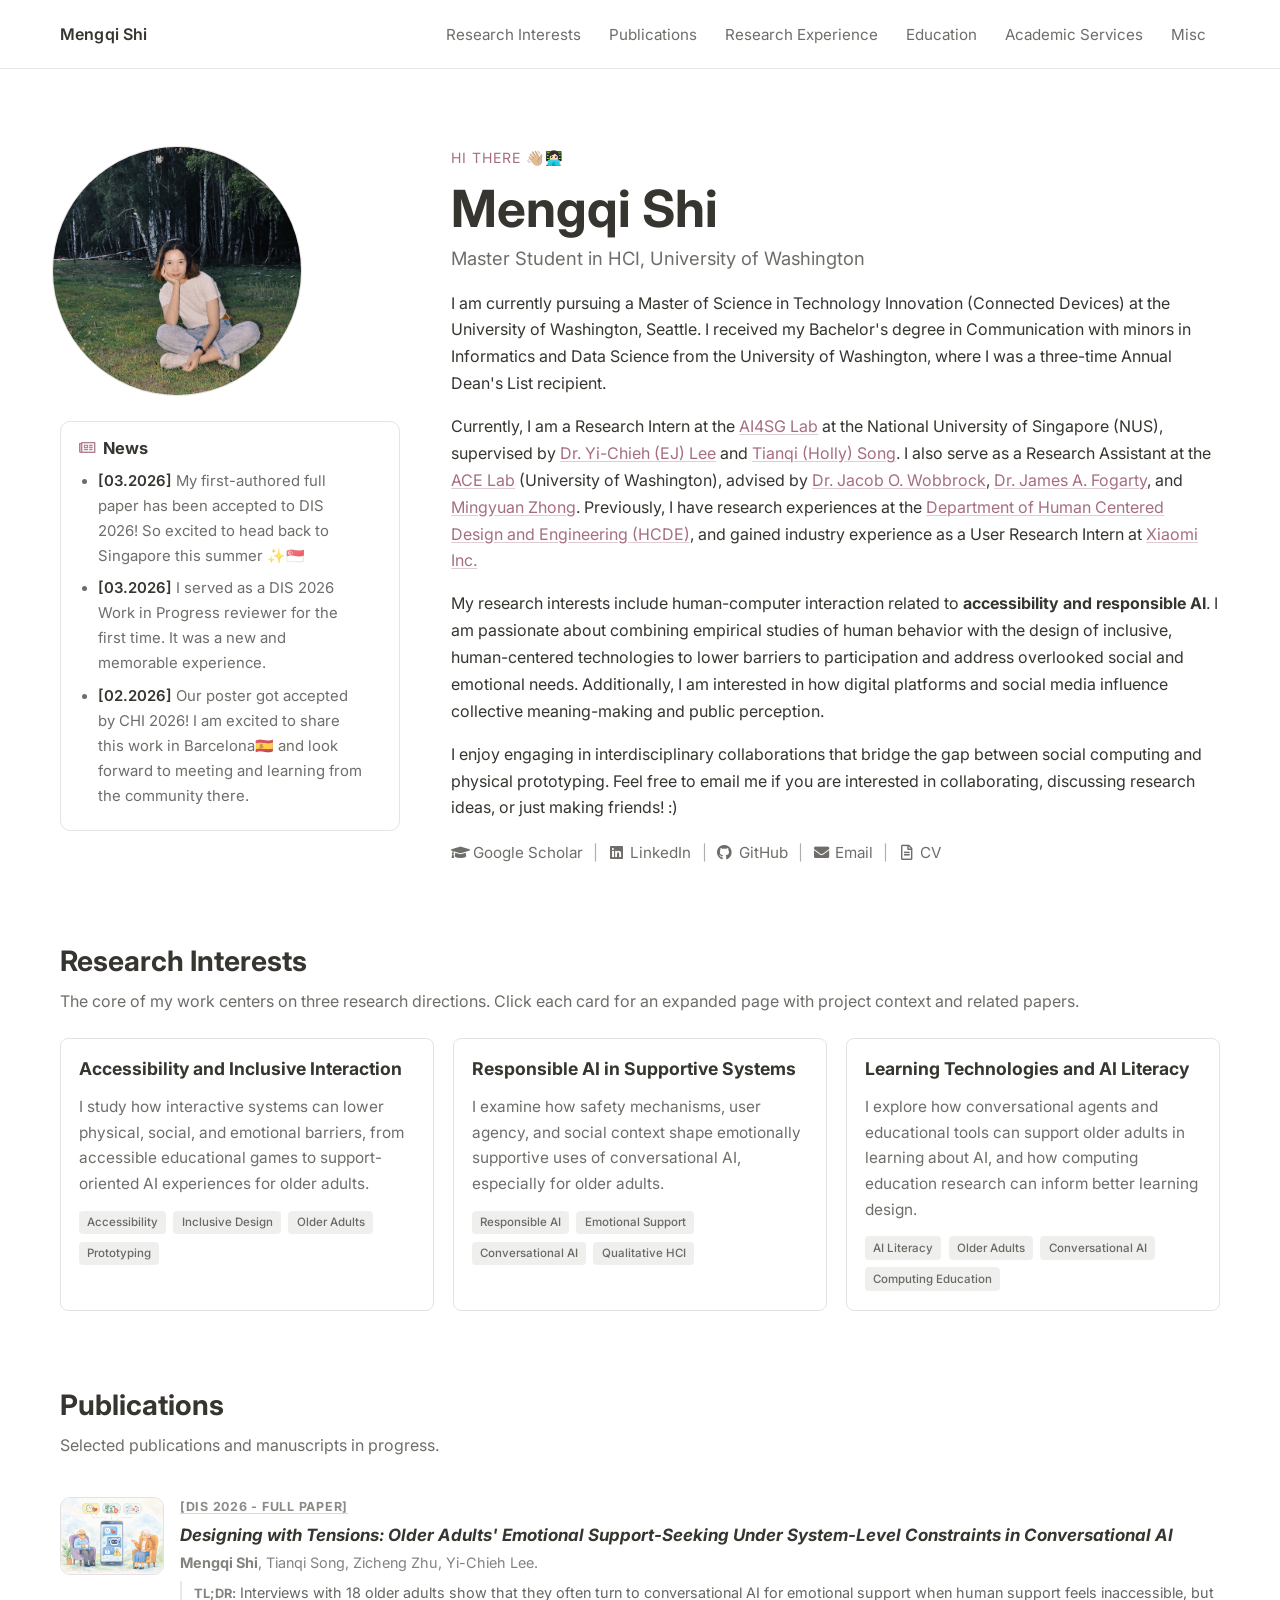
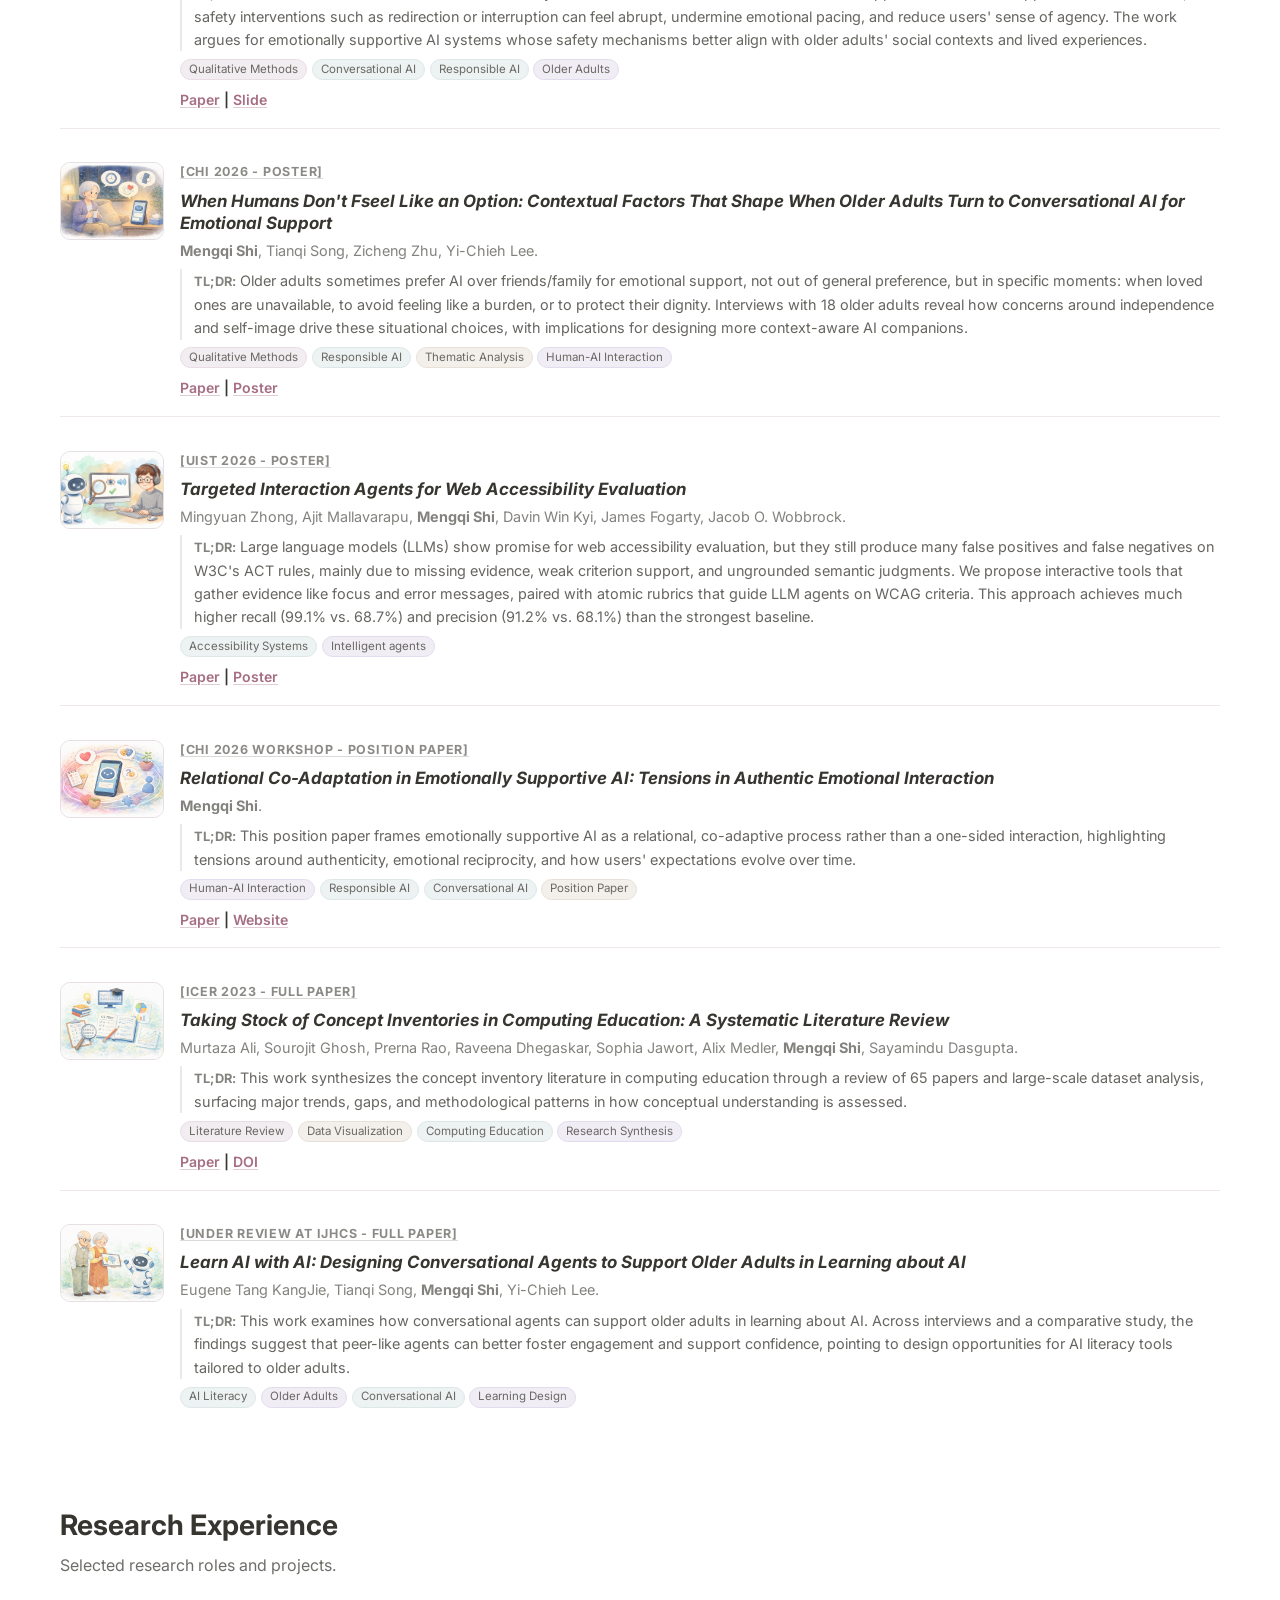
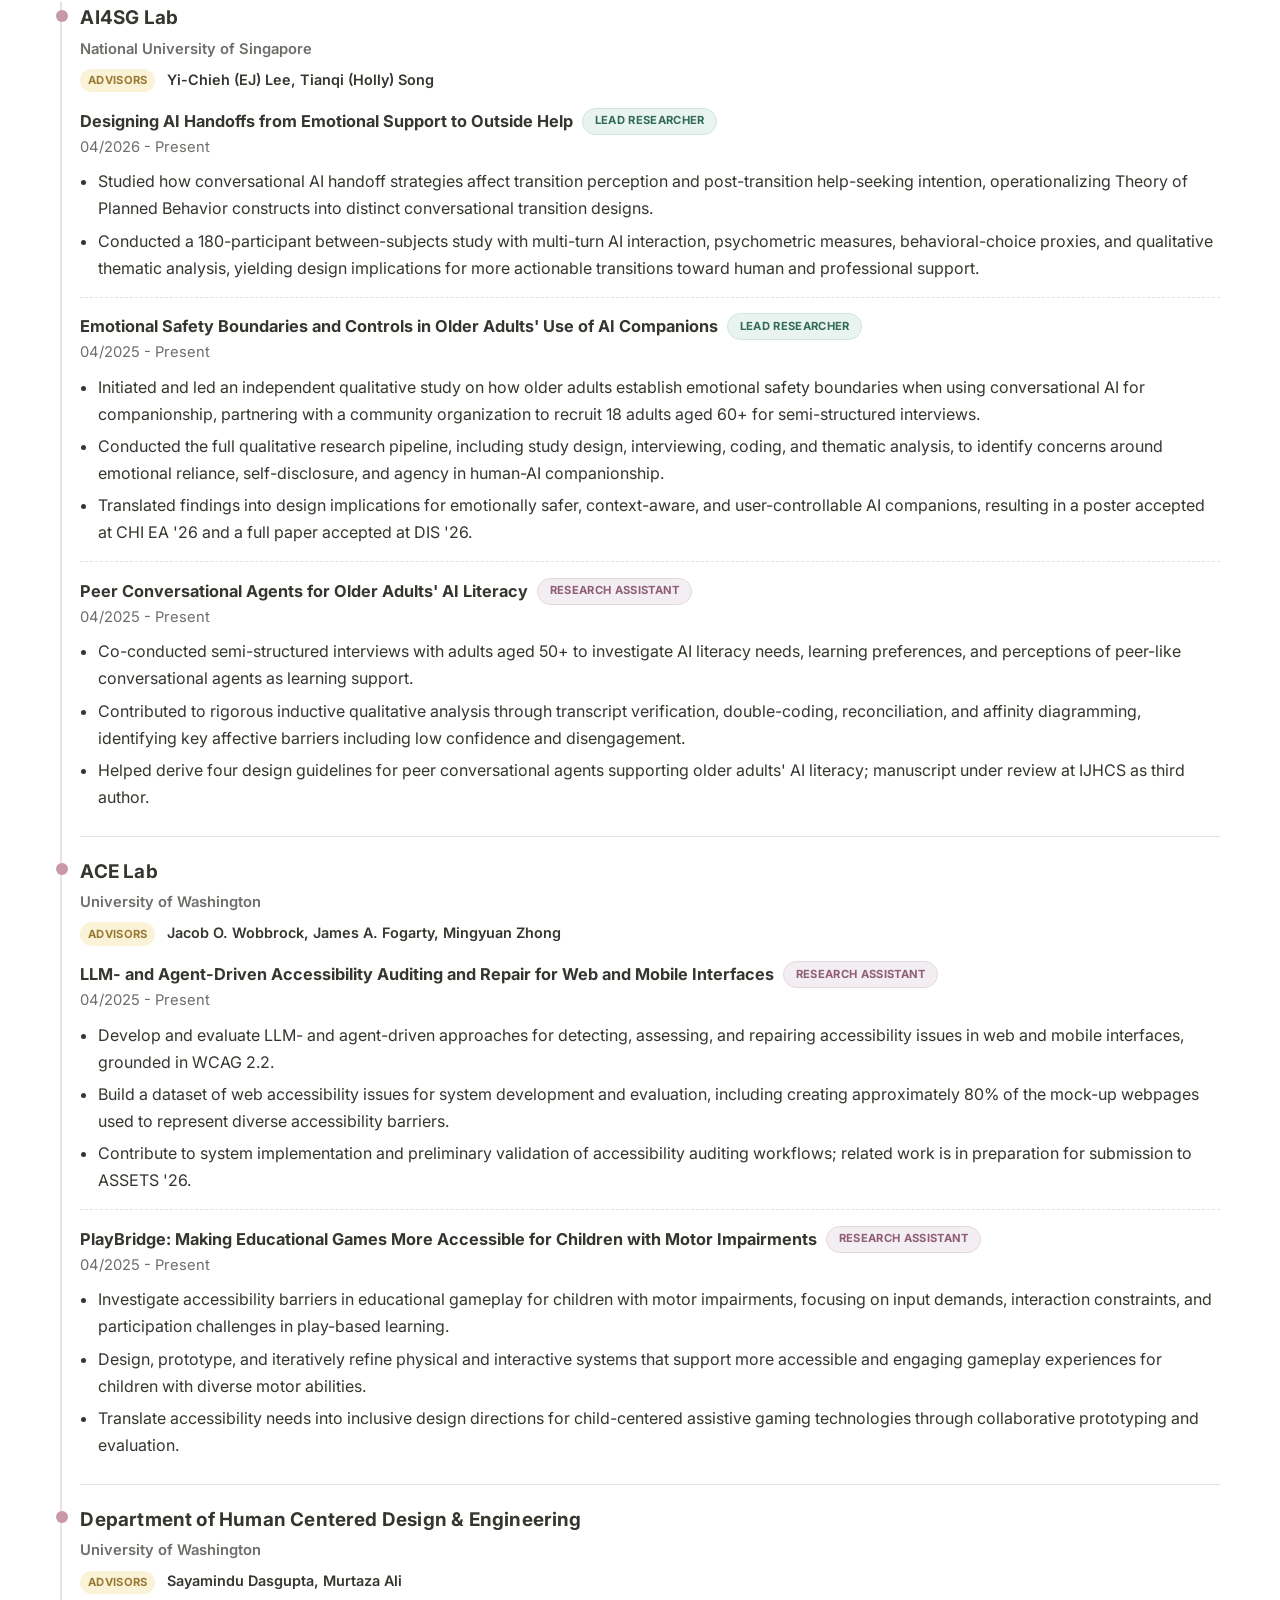
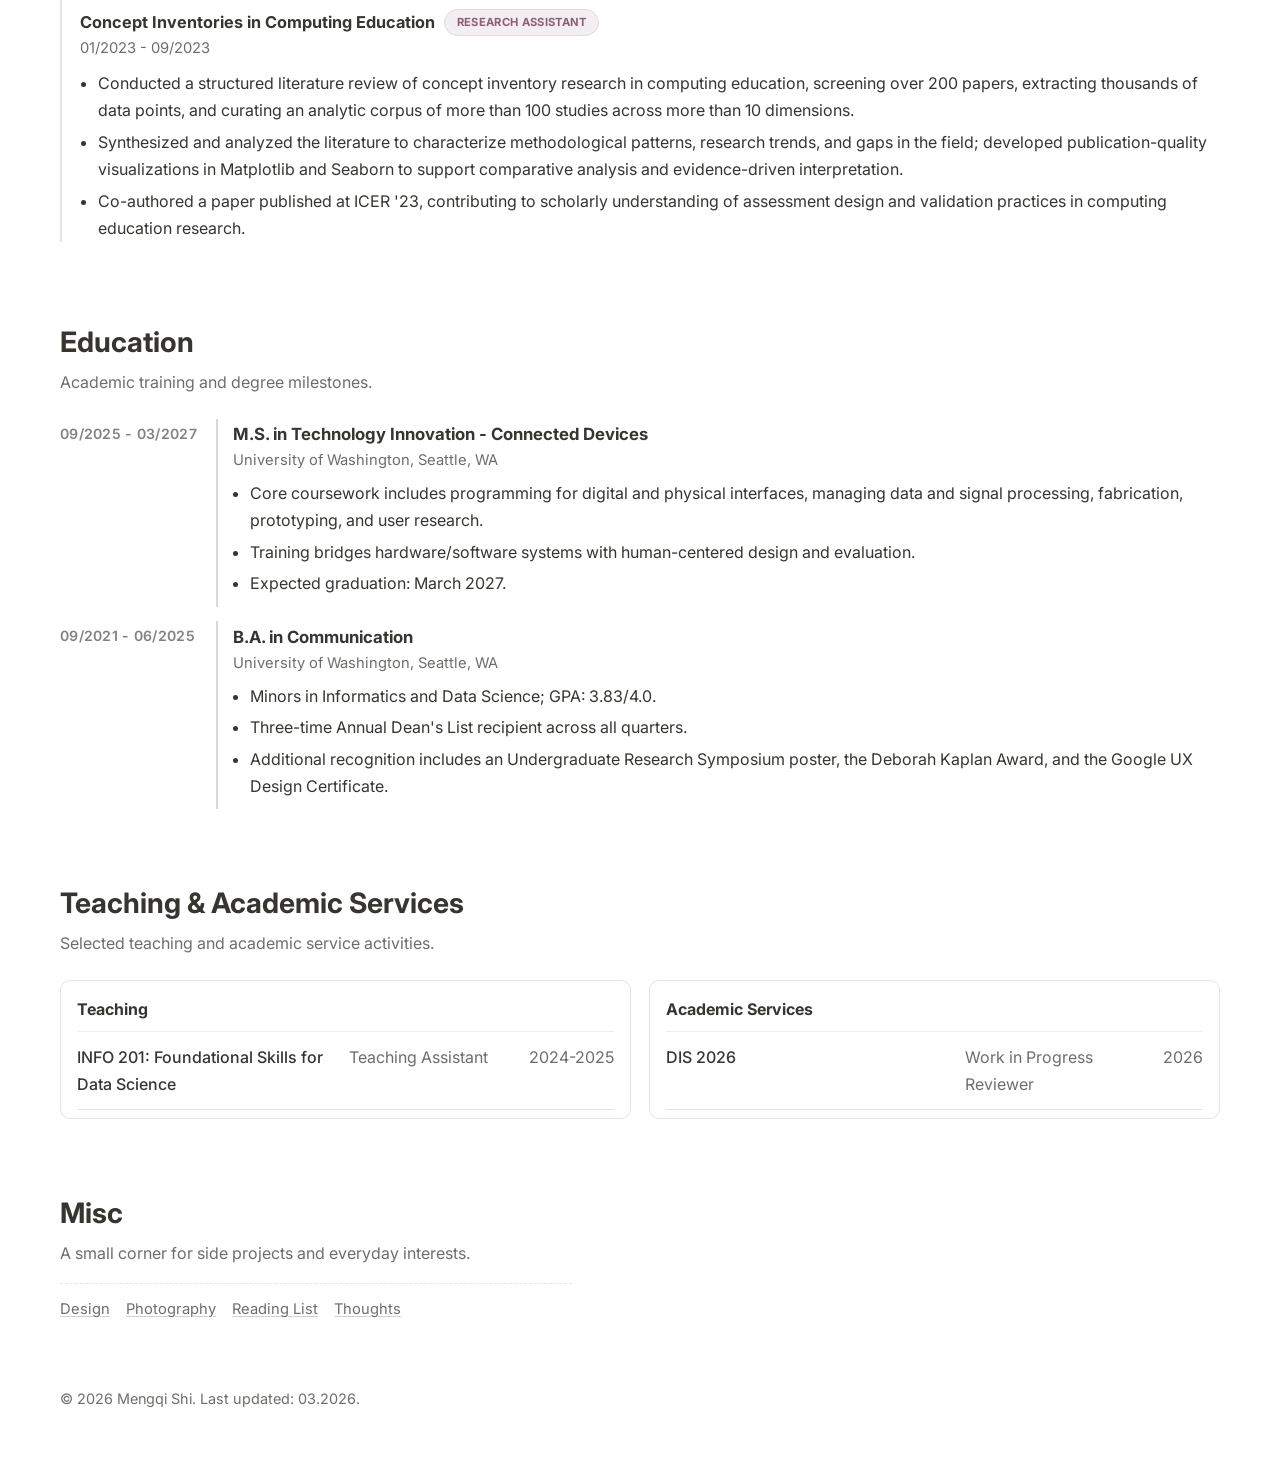
==== index.html @ df560dfd "update research experience" ====
<!doctype html>
<html lang="en">
  <head>
    <meta charset="utf-8" />
    <meta name="viewport" content="width=device-width, initial-scale=1" />
    <meta name="format-detection" content="telephone=no, date=no, email=no, address=no" />
    <title>Mengqi Shi | Hi there 👋🏼👩🏻‍💻</title>
    <meta
      name="description"
      content="Academic homepage featuring research interests, experience, publications, teaching, and links."
    />
    <!-- Google tag (gtag.js) -->
    <script async src="https://www.googletagmanager.com/gtag/js?id=G-DR0ZLKDZBS"></script>
    <script>
      window.dataLayer = window.dataLayer || [];
      function gtag(){dataLayer.push(arguments);}
      gtag('js', new Date());
      gtag('config', 'G-DR0ZLKDZBS');
    </script>
    <link rel="preconnect" href="https://fonts.googleapis.com" />
    <link rel="preconnect" href="https://fonts.gstatic.com" crossorigin />
    <link
      href="https://fonts.googleapis.com/css2?family=Inter:wght@400;500;600;700&display=swap"
      rel="stylesheet"
    />
    <link
      rel="stylesheet"
      href="https://cdn.jsdelivr.net/npm/@fortawesome/fontawesome-free@5.15.4/css/all.min.css"
    />
    <link rel="icon" type="image/png" href="favicon.png?v=11" />
    <link rel="icon" type="image/x-icon" href="favicon.ico?v=11" />
    <link rel="shortcut icon" href="favicon.ico?v=11" />
    <link rel="stylesheet" href="css/main.css?v=10" />
    <script src="js/site-config.js?v=1"></script>
    <script src="js/goatcounter.js?v=2"></script>
  </head>
  <body>
    <div class="cursor-trail" aria-hidden="true">
      <canvas class="cursor-trail__canvas"></canvas>
      <div class="cursor-trail__lead"></div>
    </div>

    <!-- Sticky Navigation -->
    <header class="site-header">
      <div class="container nav-wrap">
        <a class="brand" href="#home">Mengqi Shi</a>
        <button
          class="nav-toggle"
          type="button"
          aria-expanded="false"
          aria-controls="primary-nav"
          aria-label="Open navigation menu"
        >
          <span></span>
          <span></span>
          <span></span>
        </button>
        <nav id="primary-nav" class="primary-nav" aria-label="Primary navigation">
          <ul class="nav-list">
            <li><a href="#research">Research Interests</a></li>
            <li><a href="#publications">Publications</a></li>
            <li><a href="#experience">Research Experience</a></li>
            <li><a href="#education">Education</a></li>
            <li><a href="#teaching">Academic Services</a></li>
            <li><a href="#misc">Misc</a></li>
          </ul>
        </nav>
      </div>
    </header>

    <main>
      <!-- Hero Section -->
      <section id="home" class="section hero-section container">
        <div class="hero-grid">
          <aside class="hero-left" aria-label="Profile and recent news">
            <img class="profile-placeholder" src="assets/images/home/Mengqi_Shi.jpg" alt="Mengqi Shi profile photo" />

            <div id="news" class="news-card">
              <h2 class="card-title"><i class="far fa-newspaper" aria-hidden="true"></i>News</h2>
              <ul class="compact-list">
                <li><span class="news-date">[03.2026]</span> My first-authored full paper has been accepted to DIS 2026! So excited to head back to Singapore this summer ✨🇸🇬</li>
                <li><span class="news-date">[03.2026]</span> I served as a DIS 2026 Work in Progress reviewer for the first time. It was a new and memorable experience.</li>
                <li><span class="news-date">[02.2026]</span> Our poster got accepted by CHI 2026! I am excited to share this work in Barcelona🇪🇸 and look forward to meeting and learning from the community there.</li>
                <li><span class="news-date">[09.2025]</span> Start my master study at UW💜</li>
                <li><span class="news-date">[06.2025]</span> I join AI4SG Lab as a research intern!🌊 I am excited to learn new research skills and grow through this interdisciplinary collaboration.</li>
              </ul>
            </div>
          </aside>

          <div class="hero-right">
            <p class="eyebrow">Hi there 👋🏼👩🏻‍💻</p>
            <h1>Mengqi Shi</h1>
            <p class="hero-title">Master Student in HCI, University of Washington</p>
            <p class="hero-bio">
              I am currently pursuing a Master of Science in Technology Innovation (Connected Devices) at the
              University of Washington, Seattle. I received my Bachelor's degree in Communication with minors in
              Informatics and Data Science from the University of Washington, where I was a three-time Annual Dean's
              List recipient.
            </p>
            <p class="hero-bio">
              Currently, I am a Research Intern at the
              <a href="https://www.ai4sg.org/about" target="_blank" rel="noreferrer">AI4SG Lab</a> at the National University of Singapore
              (NUS), supervised by
              <a href="https://www.yclee.net" target="_blank" rel="noreferrer">Dr. Yi-Chieh (EJ) Lee</a> and
              <a href="https://hollysong.site" target="_blank" rel="noreferrer">Tianqi (Holly) Song</a>. I also serve as a Research
              Assistant at the <a href="https://depts.washington.edu/acelab/" target="_blank" rel="noreferrer">ACE Lab</a> (University of Washington),
              advised by <a href="https://faculty.washington.edu/wobbrock/" target="_blank" rel="noreferrer">Dr. Jacob O. Wobbrock</a>,
              <a href="https://homes.cs.washington.edu/~jfogarty/" target="_blank" rel="noreferrer">Dr. James A. Fogarty</a>, and
              <a href="https://jszh.github.io" target="_blank" rel="noreferrer">Mingyuan Zhong</a>. Previously, I have research
              experiences at the
              <a href="https://www.hcde.washington.edu" target="_blank" rel="noreferrer">Department of Human Centered Design and Engineering (HCDE)</a>, and gained industry
              experience as a User Research Intern at
              <a href="https://www.mi.com/us/" target="_blank" rel="noreferrer">Xiaomi Inc.</a>
            </p>
            <p class="hero-bio">
              My research interests include human-computer interaction related to <strong>accessibility and responsible AI</strong>. I
              am passionate about combining empirical studies of human behavior with the design of inclusive,
              human-centered technologies to lower barriers to participation and address overlooked social and
              emotional needs. Additionally, I am interested in how digital platforms and social media influence
              collective meaning-making and public perception.
            </p>
            <p class="hero-bio">
              I enjoy engaging in interdisciplinary collaborations that bridge the gap between social computing and
              physical prototyping. Feel free to email me if you are interested in collaborating, discussing research
              ideas, or just making friends! :)
            </p>
            <ul class="hero-links" aria-label="External profile links">
              <li><a href="https://scholar.google.com/citations?user=P-Hcnm0AAAAJ&hl=en&authuser=1" target="_blank" rel="noreferrer"><i class="fas fa-graduation-cap" aria-hidden="true"></i>Google Scholar</a></li>
              <li><a href="https://www.linkedin.com/in/mengqi-shi-844284231/" target="_blank" rel="noreferrer"><i class="fab fa-linkedin" aria-hidden="true"></i>LinkedIn</a></li>
              <li><a href="https://github.com/MengqiS21" target="_blank" rel="noreferrer"><i class="fab fa-github" aria-hidden="true"></i>GitHub</a></li>
              <li><a href="mailto:shi21@uw.edu"><i class="fas fa-envelope" aria-hidden="true"></i>Email</a></li>
              <li><a href="assets/cv/Resume_Mengqi_Shi.pdf" target="_blank" rel="noreferrer"><i class="far fa-file-alt" aria-hidden="true"></i>CV</a></li>
            </ul>
          </div>
        </div>
      </section>

      <!-- Research Section -->
      <section id="research" class="section container">
        <div class="section-heading section-heading-wide">
          <h2>Research Interests</h2>
          <p>
            The core of my work centers on three research directions. Click each card for an expanded page with
            project context and related papers.
          </p>
        </div>

        <div class="research-grid">
          <a class="research-card" href="research/human-ai-collaboration.html" aria-label="Open research page: Accessibility and Inclusive Interaction">
            <h3>Accessibility and Inclusive Interaction</h3>
            <p>
              I study how interactive systems can lower physical, social, and emotional barriers, from accessible
              educational games to support-oriented AI experiences for older adults.
            </p>
            <ul class="tag-list" aria-label="Keywords">
              <li>Accessibility</li>
              <li>Inclusive Design</li>
              <li>Older Adults</li>
              <li>Prototyping</li>
            </ul>
          </a>

          <a class="research-card" href="research/responsible-evaluation.html" aria-label="Open research page: Responsible AI in Supportive Systems">
            <h3>Responsible AI in Supportive Systems</h3>
            <p>
              I examine how safety mechanisms, user agency, and social context shape emotionally supportive uses of
              conversational AI, especially for older adults.
            </p>
            <ul class="tag-list" aria-label="Keywords">
              <li>Responsible AI</li>
              <li>Emotional Support</li>
              <li>Conversational AI</li>
              <li>Qualitative HCI</li>
            </ul>
          </a>

          <a class="research-card" href="research/learning-technologies.html" aria-label="Open research page: Learning Technologies and AI Literacy">
            <h3>Learning Technologies and AI Literacy</h3>
            <p>
              I explore how conversational agents and educational tools can support older adults in learning about AI,
              and how computing education research can inform better learning design.
            </p>
            <ul class="tag-list" aria-label="Keywords">
              <li>AI Literacy</li>
              <li>Older Adults</li>
              <li>Conversational AI</li>
              <li>Computing Education</li>
            </ul>
          </a>
        </div>
      </section>

      <!-- Publications Section -->
      <section id="publications" class="section container">
        <div class="section-heading">
          <h2>Publications</h2>
          <p>Selected publications and manuscripts in progress.</p>
        </div>

        <div class="publication-stream">
          <article class="pub-item">
            <img class="pub-thumb" src="assets/images/publications/AI_Emotional_Safety3.png" alt="Paper thumbnail" />
            <div class="pub-body">
              <p class="pub-year">[DIS 2026 - FULL PAPER]</p>
              <h3><em>Designing with Tensions: Older Adults' Emotional Support-Seeking Under System-Level Constraints in Conversational AI</em></h3>
              <p class="pub-meta"><strong>Mengqi Shi</strong>, Tianqi Song, Zicheng Zhu, Yi-Chieh Lee.</p>
              <p class="pub-keywork"><strong>TL;DR: </strong> Interviews with 18 older adults show that they often turn to conversational AI for emotional support when human support feels inaccessible, but safety interventions such as redirection or interruption can feel abrupt, undermine emotional pacing, and reduce users' sense of agency. The work argues for emotionally supportive AI systems whose safety mechanisms better align with older adults' social contexts and lived experiences.</p>
              <ul class="pub-tags" aria-label="Skills and methods">
                <li class="tag-qualitative">Qualitative Methods</li>
                <li class="tag-conversational">Conversational AI</li>
                <li class="tag-responsible">Responsible AI</li>
                <li class="tag-older-adults">Older Adults</li>
              </ul>
              <p class="pub-links"><a href="https://dl.acm.org/doi/10.1145/3800645.3812902">Paper</a> | <a href="https://canva.link/bw5uf27t85l8to3">Slide</a></p>
            </div>
          </article>

          <article class="pub-item">
            <img class="pub-thumb" src="assets/images/publications/OlderAdults_AI2.png" alt="Paper thumbnail" />
            <div class="pub-body">
              <p class="pub-year">[CHI 2026 - POSTER]</p>
              <h3><em>When Humans Don't Fseel Like an Option: Contextual Factors That Shape When Older Adults Turn to Conversational AI for Emotional Support</em></h3>
              <p class="pub-meta"><strong>Mengqi Shi</strong>, Tianqi Song, Zicheng Zhu, Yi-Chieh Lee.</p>
              <p class="pub-keywork"><strong>TL;DR: </strong> Older adults sometimes prefer AI over friends/family for emotional support, not out of general preference, but in specific moments: when loved ones are unavailable, to avoid feeling like a burden, or to protect their dignity. Interviews with 18 older adults reveal how concerns around independence and self-image drive these situational choices, with implications for designing more context-aware AI companions.</p>
              <ul class="pub-tags" aria-label="Skills and methods">
                <li class="tag-qualitative">Qualitative Methods</li>
                <li class="tag-responsible">Responsible AI</li>
                <li class="tag-thematic">Thematic Analysis</li>
                <li class="tag-hai">Human-AI Interaction</li>
              </ul>
              <p class="pub-links"><a href="https://dl.acm.org/doi/10.1145/3772363.3798404" target="_blank" rel="noreferrer">Paper</a> | <a href="https://drive.google.com/file/d/1zU-7uozQLgJUb0qbXHE8hxPn3fgYhWKj/view?usp=sharing" target="_blank" rel="noreferrer">Poster</a></p>
            </div>
          </article>

          <article class="pub-item">
            <img class="pub-thumb" src="assets/images/publications/ABD_LLM_UIST.jpg" alt="Paper thumbnail" />
            <div class="pub-body">
              <p class="pub-year">[UIST 2026 - POSTER]</p>
              <h3><em>Targeted Interaction Agents for Web Accessibility Evaluation</em></h3>
              <p class="pub-meta">Mingyuan Zhong, Ajit Mallavarapu, <strong>Mengqi Shi</strong>, Davin Win Kyi, James Fogarty, Jacob O. Wobbrock.</p>
              <p class="pub-keywork"><strong>TL;DR: </strong> Large language models (LLMs) show promise for web accessibility evaluation, but they still produce many false positives and false negatives on W3C's ACT rules, mainly due to missing evidence, weak criterion support, and ungrounded semantic judgments. We propose interactive tools that gather evidence like focus and error messages, paired with atomic rubrics that guide LLM agents on WCAG criteria. This approach achieves much higher recall (99.1% vs. 68.7%) and precision (91.2% vs. 68.1%) than the strongest baseline.</p>
              <ul class="pub-tags" aria-label="Skills and methods">
                <li class="tag-responsible">Accessibility Systems</li>
                <li class="tag-hai">Intelligent agents</li>
              </ul>
              <p class="pub-links"><a href="https://doi.org/10.1145/3830397.3841898" target="_blank" rel="noreferrer">Paper</a> | <a href="https://drive.google.com/file/d/1xLssn6jtM6y8B5KM5z-5mNItq0Lwld-j/view?usp=sharing" target="_blank" rel="noreferrer">Poster</a></p>
            </div>
          </article>

          <article class="pub-item">
            <img class="pub-thumb" src="assets/images/publications/position_paper.png" alt="Paper thumbnail" />
            <div class="pub-body">
              <p class="pub-year">[CHI 2026 WORKSHOP - POSITION PAPER]</p>
              <h3><em>Relational Co-Adaptation in Emotionally Supportive AI: Tensions in Authentic Emotional Interaction</em></h3>
              <p class="pub-meta"><strong>Mengqi Shi</strong>.</p>
              <p class="pub-keywork"><strong>TL;DR: </strong> This position paper frames emotionally supportive AI as a relational, co-adaptive process rather than a one-sided interaction, highlighting tensions around authenticity, emotional reciprocity, and how users' expectations evolve over time.</p>
              <ul class="pub-tags" aria-label="Skills and methods">
                <li class="tag-hai">Human-AI Interaction</li>
                <li class="tag-responsible">Responsible AI</li>
                <li class="tag-conversational">Conversational AI</li>
                <li class="tag-thematic">Position Paper</li>
              </ul>
              <p class="pub-links"><a href="https://arxiv.org/abs/2603.27411" target="_blank" rel="noreferrer">Paper</a> | <a href="https://bialign-workshop.github.io/2026/papers" target="_blank" rel="noreferrer">Website</a></p>
            </div>
          </article>

          <article class="pub-item">
            <img class="pub-thumb" src="assets/images/publications/Computer_Education2.png" alt="Paper thumbnail placeholder" />
            <div class="pub-body">
              <p class="pub-year">[ICER 2023 - FULL PAPER]</p>
              <h3><em>Taking Stock of Concept Inventories in Computing Education: A Systematic Literature Review</em></h3>
              <p class="pub-meta">Murtaza Ali, Sourojit Ghosh, Prerna Rao, Raveena Dhegaskar, Sophia Jawort, Alix Medler, <strong>Mengqi Shi</strong>, Sayamindu Dasgupta.</p>
              <p class="pub-keywork"><strong>TL;DR: </strong> This work synthesizes the concept inventory literature in computing education through a review of 65 papers and large-scale dataset analysis, surfacing major trends, gaps, and methodological patterns in how conceptual understanding is assessed.</p>
              <ul class="pub-tags" aria-label="Skills and methods">
                <li class="tag-literature">Literature Review</li>
                <li class="tag-dataviz">Data Visualization</li>
                <li class="tag-computing-ed">Computing Education</li>
                <li class="tag-synthesis">Research Synthesis</li>
              </ul>
              <p class="pub-links"><a href="assets/images/publications/3568813.3600120.pdf">Paper</a> | <a href="https://dl.acm.org/doi/10.1145/3568813.3600120" target="_blank" rel="noreferrer">DOI</a></p>
            </div>
          </article>

          <article class="pub-item">
            <img class="pub-thumb" src="assets/images/publications/AI_Learning2.png" alt="Paper thumbnail" />
            <div class="pub-body">
              <p class="pub-year">[UNDER REVIEW AT IJHCS - FULL PAPER]</p>
              <h3><em>Learn AI with AI: Designing Conversational Agents to Support Older Adults in Learning about AI</em></h3>
              <p class="pub-meta">Eugene Tang KangJie, Tianqi Song, <strong>Mengqi Shi</strong>, Yi-Chieh Lee.</p>
              <p class="pub-keywork"><strong>TL;DR: </strong> This work examines how conversational agents can support older adults in learning about AI. Across interviews and a comparative study, the findings suggest that peer-like agents can better foster engagement and support confidence, pointing to design opportunities for AI literacy tools tailored to older adults.</p>
              <ul class="pub-tags" aria-label="Skills and methods">
                <li class="tag-ai-literacy">AI Literacy</li>
                <li class="tag-older-adults">Older Adults</li>
                <li class="tag-conversational">Conversational AI</li>
                <li class="tag-learning-design">Learning Design</li>
              </ul>
              <p class="pub-links"></p>
            </div>
          </article>
        </div>
      </section>

      <!-- Research Experience Section -->
      <section id="experience" class="section container">
        <div class="section-heading">
          <h2>Research Experience</h2>
          <p>Selected research roles and projects.</p>
        </div>

        <div class="timeline" role="list">
          <article class="timeline-item" role="listitem">
            <header class="timeline-header">
              <p class="timeline-lab">AI4SG Lab</p>
              <p class="timeline-inst">National University of Singapore</p>
              <p class="timeline-advisors"><span>Advisors</span> Yi-Chieh (EJ) Lee, Tianqi (Holly) Song</p>
            </header>

            <div class="project-block">
              <h3>Designing AI Handoffs from Emotional Support to Outside Help <span class="role-badge role-badge--lead">Lead Researcher</span></h3>
              <p class="meta-line">04/2026 - Present</p>
              <ul>
                <li>Studied how conversational AI handoff strategies affect transition perception and post-transition help-seeking intention, operationalizing Theory of Planned Behavior constructs into distinct conversational transition designs.</li>
                <li>Conducted a 180-participant between-subjects study with multi-turn AI interaction, psychometric measures, behavioral-choice proxies, and qualitative thematic analysis, yielding design implications for more actionable transitions toward human and professional support.</li>
              </ul>
            </div>

            <div class="project-block">
              <h3>Emotional Safety Boundaries and Controls in Older Adults' Use of AI Companions <span class="role-badge role-badge--lead">Lead Researcher</span></h3>
              <p class="meta-line">04/2025 - Present</p>
              <ul>
                <li>Initiated and led an independent qualitative study on how older adults establish emotional safety boundaries when using conversational AI for companionship, partnering with a community organization to recruit 18 adults aged 60+ for semi-structured interviews.</li>
                <li>Conducted the full qualitative research pipeline, including study design, interviewing, coding, and thematic analysis, to identify concerns around emotional reliance, self-disclosure, and agency in human-AI companionship.</li>
                <li>Translated findings into design implications for emotionally safer, context-aware, and user-controllable AI companions, resulting in a poster accepted at CHI EA '26 and a full paper accepted at DIS '26.</li>
              </ul>
            </div>

            <div class="project-block">
              <h3>Peer Conversational Agents for Older Adults' AI Literacy <span class="role-badge role-badge--assistant">Research Assistant</span></h3>
              <p class="meta-line">04/2025 - Present</p>
              <ul>
                <li>Co-conducted semi-structured interviews with adults aged 50+ to investigate AI literacy needs, learning preferences, and perceptions of peer-like conversational agents as learning support.</li>
                <li>Contributed to rigorous inductive qualitative analysis through transcript verification, double-coding, reconciliation, and affinity diagramming, identifying key affective barriers including low confidence and disengagement.</li>
                <li>Helped derive four design guidelines for peer conversational agents supporting older adults' AI literacy; manuscript under review at IJHCS as third author.</li>
              </ul>
            </div>
          </article>

          <article class="timeline-item" role="listitem">
            <header class="timeline-header">
              <p class="timeline-lab">ACE Lab</p>
              <p class="timeline-inst">University of Washington</p>
              <p class="timeline-advisors"><span>Advisors</span> Jacob O. Wobbrock, James A. Fogarty, Mingyuan Zhong</p>
            </header>

            <div class="project-block">
              <h3>LLM- and Agent-Driven Accessibility Auditing and Repair for Web and Mobile Interfaces <span class="role-badge role-badge--assistant">Research Assistant</span></h3>
              <p class="meta-line">04/2025 - Present</p>
              <ul>
                <li>Develop and evaluate LLM- and agent-driven approaches for detecting, assessing, and repairing accessibility issues in web and mobile interfaces, grounded in WCAG 2.2.</li>
                <li>Build a dataset of web accessibility issues for system development and evaluation, including creating approximately 80% of the mock-up webpages used to represent diverse accessibility barriers.</li>
                <li>Contribute to system implementation and preliminary validation of accessibility auditing workflows; related work is in preparation for submission to ASSETS '26.</li>
              </ul>
            </div>

            <div class="project-block">
              <h3>PlayBridge: Making Educational Games More Accessible for Children with Motor Impairments <span class="role-badge role-badge--assistant">Research Assistant</span></h3>
              <p class="meta-line">04/2025 - Present</p>
              <ul>
                <li>Investigate accessibility barriers in educational gameplay for children with motor impairments, focusing on input demands, interaction constraints, and participation challenges in play-based learning.</li>
                <li>Design, prototype, and iteratively refine physical and interactive systems that support more accessible and engaging gameplay experiences for children with diverse motor abilities.</li>
                <li>Translate accessibility needs into inclusive design directions for child-centered assistive gaming technologies through collaborative prototyping and evaluation.</li>
              </ul>
            </div>
          </article>

          <article class="timeline-item" role="listitem">
            <header class="timeline-header">
              <p class="timeline-lab">Department of Human Centered Design &amp; Engineering</p>
              <p class="timeline-inst">University of Washington</p>
              <p class="timeline-advisors"><span>Advisors</span> Sayamindu Dasgupta, Murtaza Ali</p>
            </header>
            <div class="project-block">
              <h3>Concept Inventories in Computing Education <span class="role-badge role-badge--assistant">Research Assistant</span></h3>
              <p class="meta-line">01/2023 - 09/2023</p>
              <ul>
                <li>Conducted a structured literature review of concept inventory research in computing education, screening over 200 papers, extracting thousands of data points, and curating an analytic corpus of more than 100 studies across more than 10 dimensions.</li>
                <li>Synthesized and analyzed the literature to characterize methodological patterns, research trends, and gaps in the field; developed publication-quality visualizations in Matplotlib and Seaborn to support comparative analysis and evidence-driven interpretation.</li>
                <li>Co-authored a paper published at ICER '23, contributing to scholarly understanding of assessment design and validation practices in computing education research.</li>
              </ul>
            </div>
          </article>
        </div>
      </section>

      <!-- Education Section -->
      <section id="education" class="section container">
        <div class="section-heading">
          <h2>Education</h2>
          <p>Academic training and degree milestones.</p>
        </div>

        <div class="education-list" role="list">
          <article class="education-item" role="listitem">
            <p class="edu-period">09/2025 - 03/2027</p>
            <div class="edu-content">
              <h3>M.S. in Technology Innovation - Connected Devices</h3>
              <p class="meta-line">University of Washington, Seattle, WA</p>
              <ul>
                <li>Core coursework includes programming for digital and physical interfaces, managing data and signal processing, fabrication, prototyping, and user research.</li>
                <li>Training bridges hardware/software systems with human-centered design and evaluation.</li>
                <li>Expected graduation: March 2027.</li>
              </ul>
            </div>
          </article>

          <article class="education-item" role="listitem">
            <p class="edu-period">09/2021 - 06/2025</p>
            <div class="edu-content">
              <h3>B.A. in Communication</h3>
              <p class="meta-line">University of Washington, Seattle, WA</p>
              <ul>
                <li>Minors in Informatics and Data Science; GPA: 3.83/4.0.</li>
                <li>Three-time Annual Dean's List recipient across all quarters.</li>
                <li>Additional recognition includes an Undergraduate Research Symposium poster, the Deborah Kaplan Award, and the Google UX Design Certificate.</li>
              </ul>
            </div>
          </article>
        </div>
      </section>

      <!-- Teaching & Academic Services Section -->
      <section id="teaching" class="section container">
        <div class="section-heading">
          <h2>Teaching & Academic Services</h2>
          <p>Selected teaching and academic service activities.</p>
        </div>

        <div class="service-grid">
          <article class="service-card">
            <h3>Teaching</h3>
            <ul class="structured-list">
              <li>
                <span class="item-name">INFO 201: Foundational Skills for Data Science</span>
                <span class="item-role">Teaching Assistant</span>
                <span class="item-year">2024-2025</span>
              </li>
            </ul>
          </article>

          <article class="service-card">
            <h3>Academic Services</h3>
            <ul class="structured-list">
              <li>
                <span class="item-name">DIS 2026</span>
                <span class="item-role">Work in Progress Reviewer</span>
                <span class="item-year">2026</span>
              </li>
            </ul>
          </article>
        </div>
      </section>

      <!-- Links Section -->
      <section id="misc" class="section container">
        <div class="misc-layout">
          <div>
            <div class="section-heading misc-heading">
              <h2>Misc</h2>
              <p>A small corner for side projects and everyday interests.</p>
            </div>

            <div class="personal-mini">
              <ul class="links-list links-list--quiet">
                <li><a href="random/design.html">Design</a></li>
                <li><a href="random/photography.html">Photography</a></li>
                <li><a href="random/reading.html">Reading List</a></li>
                <li><a href="random/thoughts.html">Thoughts</a></li>
              </ul>
            </div>
          </div>

        </div>
      </section>
    </main>

    <footer class="site-footer container">
      <p>© 2026 Mengqi Shi. Last updated: 03.2026.</p>
    </footer>

    <script src="js/cursor-trail.js?v=6"></script>
    <script src="js/mobile-nav.js?v=1"></script>
  </body>
</html>
---- css/main.css ----
:root {
  --accent: #c897a9;
  --accent-deep: #a66e83;
  --hover-tint: #f5f1f3;
  --hover-tint-strong: #efe8eb;
  --text-main: #37352f;
  --text-soft: rgba(55, 53, 47, 0.72);
  --bg-main: #ffffff;
  --bg-tint: #f8e8ee;
  --tag-bg: #fce4ec;
  --line: #e6e3e1;
  --shadow: 0 4px 14px rgba(0, 0, 0, 0.06);
}

/* Base and global layout */
* {
  box-sizing: border-box;
}

html {
  scroll-behavior: smooth;
}

a[x-apple-data-detectors],
a[x-apple-data-detectors-type],
a[x-apple-data-detectors-type="calendar-event"],
a[x-apple-data-detectors-type="date"],
a[x-apple-data-detectors-type="telephone"] {
  color: inherit !important;
  text-decoration: none !important;
  font-size: inherit !important;
  font-family: inherit !important;
  font-weight: inherit !important;
  line-height: inherit !important;
}

::selection {
  background: transparent;
  color: var(--text-main);
}

::-moz-selection {
  background: transparent;
  color: var(--text-main);
}

.selection-layer {
  position: fixed;
  inset: 0;
  pointer-events: none;
  z-index: 9996;
}

.selection-rect {
  position: fixed;
  border-radius: 2px;
  background: rgba(200, 151, 169, 0.28);
  pointer-events: none;
}

.selection-accent {
  position: fixed;
  top: 0;
  left: 0;
  width: 3px;
  height: 0;
  border-radius: 999px;
  background: rgba(166, 110, 131, 0.72);
  pointer-events: none;
  opacity: 0;
  transform: translate(-100px, -100px);
  transition: opacity 0.14s ease, height 0.14s ease;
  z-index: 9998;
}

.selection-accent.is-visible {
  opacity: 1;
}

body {
  margin: 0;
  font-family: Inter, -apple-system, BlinkMacSystemFont, "Segoe UI", Roboto, "Helvetica Neue", Arial, sans-serif;
  background: var(--bg-main);
  color: var(--text-main);
  line-height: 1.68;
}

body.trail-cursor-enabled,
body.trail-cursor-enabled a,
body.trail-cursor-enabled button {
  cursor: none;
}

a {
  color: var(--accent-deep);
  text-decoration: underline;
  text-decoration-color: rgba(166, 110, 131, 0.35);
  text-underline-offset: 2px;
  transition: color 0.14s ease, text-decoration-color 0.14s ease;
}

a:hover,
a:focus-visible {
  color: #8f5f71;
  text-decoration-color: #8f5f71;
}

img {
  max-width: 100%;
  display: block;
}

.cursor-trail {
  position: fixed;
  top: 0;
  left: 0;
  pointer-events: none;
  z-index: 9999;
  opacity: 0;
  transition: opacity 0.2s ease;
}

.cursor-trail.is-visible {
  opacity: 1;
}

.cursor-trail__canvas,
.cursor-trail__lead {
  position: fixed;
  top: 0;
  left: 0;
}

.cursor-trail__canvas {
  width: 100vw;
  height: 100vh;
}

.cursor-trail__lead {
  border-radius: 50%;
  transform: translate(-120px, -120px);
  will-change: transform;
  transform-origin: center;
}

.cursor-trail__lead {
  width: 12px;
  height: 12px;
  margin-left: -6px;
  margin-top: -6px;
  background: rgba(214, 144, 171, 0.92);
  box-shadow: 0 0 0 1px rgba(255, 255, 255, 0.36), 0 0 18px rgba(214, 144, 171, 0.18);
}

.cursor-trail__lead::before,
.cursor-trail__lead::after {
  content: "";
  position: absolute;
  opacity: 0;
}

body.cat-cursor-active .cursor-trail__lead {
  width: 24px;
  height: 24px;
  margin-left: -9px;
  margin-top: -20px;
  border-radius: 0;
  background: rgba(214, 144, 171, 0.98);
  box-shadow: 0 0 14px rgba(214, 144, 171, 0.12);
  -webkit-mask-image: url("../assets/images/cat-cursor.svg");
  -webkit-mask-repeat: no-repeat;
  -webkit-mask-position: center;
  -webkit-mask-size: contain;
  mask-image: url("../assets/images/cat-cursor.svg");
  mask-repeat: no-repeat;
  mask-position: center;
  mask-size: contain;
}

body.cat-cursor-active .cursor-trail__lead::before,
body.cat-cursor-active .cursor-trail__lead::after {
  opacity: 0;
}

.cursor-trail.is-pressed .cursor-trail__lead {
  width: 10px;
  height: 10px;
  margin-left: -5px;
  margin-top: -5px;
}

body.cat-cursor-active .cursor-trail.is-pressed .cursor-trail__lead {
  width: 22px;
  height: 22px;
  margin-left: -8px;
  margin-top: -18px;
}

.container {
  width: min(92%, 1160px);
  margin: 0 auto;
}

.section {
  padding: 4.8rem 0 0;
}

/* Navigation */
.site-header {
  position: sticky;
  top: 0;
  z-index: 20;
  background: rgba(255, 255, 255, 0.97);
  backdrop-filter: blur(8px);
  border-bottom: 1px solid rgba(230, 227, 225, 0.85);
}

.nav-wrap {
  min-height: 68px;
  display: flex;
  align-items: center;
  justify-content: space-between;
  gap: 1.5rem;
  overflow: visible;
}

.nav-toggle {
  display: none;
  appearance: none;
  border: 1px solid rgba(216, 193, 202, 0.85);
  background: rgba(255, 255, 255, 0.92);
  border-radius: 999px;
  width: 46px;
  height: 46px;
  padding: 0;
  align-items: center;
  justify-content: center;
  gap: 4px;
  flex-direction: column;
  cursor: pointer;
  transition: border-color 0.18s ease, background-color 0.18s ease, transform 0.18s ease;
}

.nav-toggle span {
  display: block;
  width: 18px;
  height: 1.6px;
  border-radius: 999px;
  background: #8f5f71;
  transition: transform 0.2s ease, opacity 0.2s ease;
}

.nav-toggle:hover,
.nav-toggle:focus-visible {
  border-color: #c6adb7;
  background: #fff;
}

.primary-nav {
  overflow: visible;
  margin-right: 0.9rem;
}

.brand {
  display: inline-block;
  text-decoration: none;
  color: var(--text-main);
  font-weight: 600;
  letter-spacing: 0.01em;
  transform-origin: left center;
  transition: transform 0.24s ease, letter-spacing 0.24s ease, color 0.2s ease;
  will-change: transform;
}

.brand:hover,
.brand:focus-visible {
  color: var(--accent-deep);
  letter-spacing: 0.018em;
  transform: scale(1.16) translateX(3px);
}

.nav-list {
  margin: 0;
  padding: 0;
  list-style: none;
  display: flex;
  flex-wrap: wrap;
  gap: 1rem 1.75rem;
  margin-left: -0.45rem;
}

.nav-list a {
  position: relative;
  color: var(--text-soft);
  text-decoration: none;
  font-size: 0.95rem;
  padding-bottom: 0.18rem;
  border-bottom: none;
  transition: color 0.18s ease, transform 0.18s ease;
}

.nav-list a::after {
  content: "";
  position: absolute;
  left: 0;
  bottom: -2px;
  width: 0;
  height: 1.5px;
  background: rgba(166, 110, 131, 0.78);
  transition: width 0.22s ease;
}

.nav-list a:hover,
.nav-list a:focus-visible {
  color: var(--text-main);
  transform: translateY(-1px);
}

.nav-list a:hover::after,
.nav-list a:focus-visible::after {
  width: 100%;
}

/* Hero section */
.hero-grid {
  display: grid;
  grid-template-columns: 340px 1fr;
  gap: 3.2rem;
  align-items: start;
}

.hero-left {
  animation: gentle-rise 0.45s ease both;
}

.hero-right {
  animation: gentle-rise 0.55s ease both;
}

.profile-placeholder {
  width: 250px;
  height: 250px;
  border-radius: 50%;
  object-fit: cover;
  object-position: 80% 82%;
  margin-left: -8px;
  border: 1px solid var(--line);
  display: block;
  background: #fafafa;
}

.news-card {
  margin-top: 1.6rem;
  padding: 0.95rem 1.15rem;
  background: #fff;
  border: 1px solid var(--line);
  border-radius: 10px;
  height: 410px;
  display: flex;
  flex-direction: column;
  transition: border-color 0.2s ease, background-color 0.2s ease;
}

.news-card:hover {
  background: #fff;
  border-color: #d8d2d5;
}

.card-title {
  margin: 0 0 0.7rem;
  font-size: 1.03rem;
  display: inline-flex;
  align-items: center;
  gap: 0.42rem;
}

.card-title i {
  font-size: 0.92rem;
  color: var(--accent-deep);
  opacity: 0.88;
}

.news-card:hover .card-title i {
  animation: news-icon-wiggle 0.5s ease;
}

@keyframes gentle-rise {
  from {
    opacity: 0;
    transform: translateY(6px);
  }
  to {
    opacity: 1;
    transform: translateY(0);
  }
}

@keyframes news-icon-wiggle {
  0% {
    transform: rotate(0deg);
  }
  30% {
    transform: rotate(-6deg);
  }
  60% {
    transform: rotate(5deg);
  }
  100% {
    transform: rotate(0deg);
  }
}

.compact-list {
  margin: 0;
  padding-left: 1.15rem;
  display: grid;
  gap: 0.45rem;
  color: var(--text-soft);
  font-size: 0.93rem;
  overflow-y: auto;
  padding-right: 0.85rem;
  scrollbar-width: thin;
  scrollbar-color: rgba(166, 110, 131, 0.35) transparent;
  flex: 1;
  min-height: 0;
}

.compact-list::-webkit-scrollbar {
  width: 6px;
}

.compact-list::-webkit-scrollbar-track {
  background: transparent;
}

.compact-list::-webkit-scrollbar-thumb {
  background: rgba(166, 110, 131, 0.28);
  border-radius: 999px;
}

.compact-list::-webkit-scrollbar-thumb:hover {
  background: rgba(166, 110, 131, 0.42);
}

.news-date {
  color: var(--text-main);
  font-weight: 600;
}

.eyebrow {
  margin: 0;
  color: var(--accent-deep);
  font-size: 0.88rem;
  letter-spacing: 0.07em;
  text-transform: uppercase;
}

h1 {
  margin: 0.55rem 0 0.25rem;
  font-size: clamp(2rem, 4vw, 3.2rem);
  line-height: 1.18;
}

.hero-title {
  margin: 0;
  font-size: 1.15rem;
  color: var(--text-soft);
}

.hero-bio {
  max-width: 92ch;
}

.hero-links {
  list-style: none;
  padding: 0;
  margin: 1.1rem 0 0;
  display: flex;
  flex-wrap: wrap;
  gap: 0.5rem 0.65rem;
  font-size: 0.95rem;
}

.hero-links li {
  display: inline-flex;
  align-items: center;
}

.hero-links li + li::before {
  content: "|";
  margin-right: 0.65rem;
  color: rgba(55, 53, 47, 0.4);
}

.hero-links a {
  display: inline-flex;
  align-items: center;
  gap: 0.35rem;
  text-decoration: none;
  color: var(--text-soft);
  border-bottom: 1px solid transparent;
  padding: 0.05rem 0;
}

.hero-links a i {
  font-size: 0.95rem;
  width: 1rem;
  text-align: center;
  color: rgba(55, 53, 47, 0.72);
  transition: color 0.2s ease, transform 0.2s ease;
}

.hero-links a:hover,
.hero-links a:focus-visible {
  color: var(--accent-deep);
  border-bottom-color: rgba(166, 110, 131, 0.5);
  background: none;
}

.hero-links a:hover i,
.hero-links a:focus-visible i {
  color: var(--accent-deep);
  transform: translateY(-1px);
}

.section-heading {
  max-width: 74ch;
  margin-bottom: 1.45rem;
}

h2 {
  margin: 0;
  font-size: clamp(1.45rem, 2.2vw, 1.85rem);
  line-height: 1.25;
}

.section-heading p {
  margin-top: 0.55rem;
  color: var(--text-soft);
}

.section-heading-wide {
  max-width: none;
}

.section-heading-wide p {
  white-space: nowrap;
}

/* Research cards */
.research-grid {
  display: grid;
  grid-template-columns: repeat(3, minmax(0, 1fr));
  gap: 1.2rem;
}

.research-card {
  position: relative;
  background: #fff;
  border: 1px solid #e3e3e3;
  border-radius: 8px;
  padding: 1.1rem 1.1rem 1.2rem;
  box-shadow: none;
  display: block;
  color: inherit;
  text-decoration: none;
  transition: border-color 0.22s ease, box-shadow 0.22s ease, transform 0.22s ease, background-color 0.22s ease;
}

.research-card:hover {
  border-color: #bfaeb7;
  background: #fffdfd;
  box-shadow: 0 12px 28px rgba(40, 32, 36, 0.12), 0 2px 6px rgba(166, 110, 131, 0.12);
  transform: translateY(-3px);
}

.research-card:focus-visible {
  outline: 2px solid rgba(166, 110, 131, 0.45);
  outline-offset: 2px;
}

.research-card h3 {
  margin: 0;
  font-size: 1.1rem;
  line-height: 1.35;
  transition: color 0.2s ease;
  display: inline;
  border-bottom: 1.5px solid transparent;
  transition: color 0.2s ease, border-color 0.2s ease;
}

.research-card:hover h3 {
  color: #2f2a2d;
}

.research-card:hover h3,
.research-card:focus-visible h3,
.research-card h3:hover {
  border-bottom-color: rgba(166, 110, 131, 0.75);
}

.research-card p {
  margin: 0.65rem 0 0;
  color: var(--text-soft);
  font-size: 0.96rem;
}

.tag-list {
  list-style: none;
  margin: 0.85rem 0 0;
  padding: 0;
  display: flex;
  flex-wrap: wrap;
  gap: 0.45rem;
}

.tag-list li {
  background: rgba(55, 53, 47, 0.08);
  color: rgba(55, 53, 47, 0.72);
  border-radius: 4px;
  padding: 0.14rem 0.52rem;
  font-size: 0.72rem;
  font-weight: 500;
  transition: background-color 0.2s ease, color 0.2s ease, transform 0.2s ease;
}

.research-card:hover .tag-list li {
  background: var(--hover-tint-strong);
  color: rgba(55, 53, 47, 0.76);
}

.tag-list li:hover {
  transform: translateY(-1.5px);
}

/* Research experience timeline */
.timeline {
  border-left: 2px solid var(--line);
  padding-left: 1.15rem;
}

.timeline-item {
  position: relative;
  padding: 0 0 1.2rem;
  border-bottom: 1px solid var(--line);
  margin-bottom: 1.2rem;
  transition: border-color 0.2s ease;
}

.timeline-item:hover {
  border-bottom-color: #cfc6cb;
}

.timeline-item:last-child {
  border-bottom: none;
  margin-bottom: 0;
  padding-bottom: 0;
}

.timeline-item::before {
  content: "";
  position: absolute;
  left: calc(-1.15rem - 6px);
  top: 0.45rem;
  width: 12px;
  height: 12px;
  border-radius: 50%;
  background: var(--accent);
}

.timeline-item h3 {
  margin: 0;
  font-size: 1.02rem;
  line-height: 1.4;
}

.meta-line,
.meta-sub {
  margin: 0;
  color: var(--text-soft);
  font-size: 0.92rem;
}

.timeline-header {
  display: grid;
  gap: 0.18rem;
}

.timeline-lab {
  margin: 0;
  font-size: 1.18rem;
  font-weight: 700;
  color: var(--text-main);
  letter-spacing: 0.01em;
}

.timeline-inst {
  margin: 0;
  font-size: 0.92rem;
  font-weight: 600;
  color: var(--text-soft);
}

.timeline-advisors {
  margin: 0.2rem 0 0;
  font-size: 0.9rem;
  font-weight: 600;
  color: var(--text-main);
}

.timeline-advisors span {
  display: inline-block;
  margin-right: 0.45rem;
  padding: 0.14rem 0.48rem;
  border-radius: 999px;
  background: #fbf3d8;
  color: #9a7a33;
  font-size: 0.7rem;
  font-weight: 700;
  letter-spacing: 0.03em;
  text-transform: uppercase;
  vertical-align: middle;
}

.project-block {
  margin-top: 0.95rem;
}

.project-block + .project-block {
  padding-top: 0.95rem;
  border-top: 1px dashed #e7dfe3;
}

.project-block h3 {
  display: flex;
  align-items: center;
  gap: 0.55rem;
  flex-wrap: wrap;
}

.role-badge {
  display: inline-flex;
  align-items: center;
  border-radius: 999px;
  padding: 0.3rem 0.72rem;
  font-size: 0.7rem;
  font-weight: 700;
  letter-spacing: 0.03em;
  text-transform: uppercase;
  white-space: nowrap;
  border: 1px solid transparent;
}

.role-badge--assistant {
  background: #f3eef1;
  border-color: #e4d7de;
  color: #8f5f71;
}

.role-badge--lead {
  background: #e9f4f0;
  border-color: #cde5db;
  color: #326b58;
}

.timeline-item ul {
  margin: 0.55rem 0 0;
  padding-left: 1.1rem;
}

.timeline-item li {
  margin-bottom: 0.35rem;
}

/* Education */
.education-list {
  display: grid;
  gap: 0.9rem;
}

.education-item {
  display: grid;
  grid-template-columns: 140px 1fr;
  gap: 1rem;
  align-items: start;
}

.edu-period {
  margin: 0.2rem 0 0;
  font-size: 0.88rem;
  color: rgba(55, 53, 47, 0.62);
  font-weight: 600;
  letter-spacing: 0.02em;
}

.edu-content {
  border-left: 2px solid #ddd6da;
  padding: 0.1rem 0 0.35rem 0.95rem;
}

.edu-content h3 {
  margin: 0;
  font-size: 1.05rem;
}

.edu-content ul {
  margin: 0.45rem 0 0;
  padding-left: 1.05rem;
}

.edu-content li {
  margin-bottom: 0.28rem;
}

/* Publications */
.publication-stream {
  display: grid;
  gap: 1.2rem;
}

.pub-item {
  display: grid;
  grid-template-columns: 104px 1fr;
  gap: 1rem;
  align-items: start;
  padding: 0.9rem 0 1rem;
  border-bottom: 1px solid #eee8eb;
}

.pub-item:last-child {
  border-bottom: none;
}

.pub-thumb {
  width: 104px;
  height: 78px;
  object-fit: cover;
  border-radius: 10px;
  border: 1px solid #e6dfe3;
  background: linear-gradient(145deg, #f7f3f5, #efeaed);
  transition: transform 0.22s ease, box-shadow 0.22s ease, border-color 0.22s ease;
}

.pub-body {
  display: flex;
  flex-direction: column;
  gap: 0.32rem;
  min-width: 0;
}

.pub-body h3 {
  margin: 0;
  font-size: 1.06rem;
  line-height: 1.34;
}

.pub-year {
  display: inline-block;
  align-self: flex-start;
  margin: 0 0 0.08rem;
  padding: 0;
  border: 0;
  background: transparent;
  font-size: 0.78rem;
  font-weight: 700;
  letter-spacing: 0.06em;
  text-transform: uppercase;
  color: rgba(55, 53, 47, 0.58);
  text-decoration: underline;
  text-decoration-color: rgba(55, 53, 47, 0.18);
  text-underline-offset: 0.16em;
}

.pub-meta {
  margin: 0;
  font-size: 0.9rem;
  line-height: 1.55;
  color: rgba(55, 53, 47, 0.62);
}

.pub-keywork {
  margin: 0.12rem 0 0;
  padding-left: 0.72rem;
  border-left: 2px solid rgba(85, 76, 80, 0.12);
  font-size: 0.9rem;
  line-height: 1.62;
  color: rgba(55, 53, 47, 0.76);
}

.pub-keywork strong {
  color: rgba(55, 53, 47, 0.62);
  font-size: 0.8rem;
  letter-spacing: 0.03em;
  text-transform: uppercase;
}

.pub-tags {
  list-style: none;
  margin: 0.16rem 0 0;
  padding: 0;
  display: flex;
  flex-wrap: wrap;
  gap: 0.3rem;
}

.pub-tags li {
  border-radius: 999px;
  padding: 0.16rem 0.5rem;
  font-size: 0.72rem;
  line-height: 1.2;
  color: rgba(55, 53, 47, 0.72);
  border: 1px solid transparent;
}

.pub-tags .tag-method,
.pub-tags .tag-qualitative,
.pub-tags .tag-literature {
  background: #f2edf0;
  border-color: #e8dde3;
}

.pub-tags .tag-system,
.pub-tags .tag-responsible,
.pub-tags .tag-conversational,
.pub-tags .tag-computing-ed,
.pub-tags .tag-ai-literacy {
  background: #edf2f2;
  border-color: #dde7e7;
}

.pub-tags .tag-analysis,
.pub-tags .tag-thematic,
.pub-tags .tag-dataviz {
  background: #f3f0ec;
  border-color: #e8e0d7;
}

.pub-tags .tag-domain,
.pub-tags .tag-hai,
.pub-tags .tag-older-adults,
.pub-tags .tag-synthesis,
.pub-tags .tag-learning-design {
  background: #f0edf4;
  border-color: #e2dcef;
}

.pub-links {
  margin: 0.18rem 0 0;
  font-size: 0.88rem;
  font-weight: 600;
}

.pub-inline-status {
  color: #a66e83;
  font-size: 0.9em;
  font-weight: 600;
  text-decoration: underline;
  text-decoration-color: rgba(166, 110, 131, 0.4);
  text-underline-offset: 0.16em;
}

.pub-item:hover .pub-thumb {
  transform: translateY(-1px) scale(1.03);
  border-color: #d7c8cf;
  box-shadow: 0 6px 16px rgba(55, 45, 50, 0.1);
}

.pub-links a,
.links-list a {
  color: var(--accent-deep);
  text-decoration-thickness: 1px;
}

/* Teaching and links */
.service-grid {
  display: grid;
  grid-template-columns: repeat(2, minmax(0, 1fr));
  gap: 1.1rem;
}

.service-card {
  border: 1px solid var(--line);
  border-radius: 10px;
  padding: 0.9rem 1rem 0.5rem;
  background: #fff;
  transition: border-color 0.2s ease, box-shadow 0.2s ease, transform 0.2s ease;
}

.service-card:hover {
  border-color: #cbc1c6;
  box-shadow: 0 10px 24px rgba(45, 35, 40, 0.09);
  transform: translateY(-3px);
}

.service-card h3 {
  margin: 0 0 0.55rem;
  font-size: 1rem;
}

.structured-list {
  list-style: none;
  margin: 0;
  padding: 0;
  border-top: 1px solid #f0eded;
}

.structured-list li {
  display: grid;
  grid-template-columns: 2fr 1.3fr auto;
  gap: 0.75rem;
  align-items: baseline;
  padding: 0.72rem 0;
  border-bottom: 1px solid var(--line);
}

.item-name {
  font-weight: 500;
}

.item-role,
.item-year {
  color: var(--text-soft);
}

.links-list {
  list-style: none;
  padding: 0;
  margin: 0;
  display: flex;
  flex-wrap: wrap;
  gap: 0.9rem 1.3rem;
}

.misc-layout {
  display: grid;
  grid-template-columns: minmax(0, 1fr) minmax(300px, 380px);
  gap: 1.4rem;
  align-items: start;
}

.misc-heading {
  margin-bottom: 0;
}

.personal-mini {
  width: min(100%, 32rem);
  border-top: 1px dashed #e7e2e4;
  padding-top: 0.8rem;
  margin-top: 1rem;
}

.links-list--quiet {
  font-size: 0.92rem;
  gap: 0.6rem 1rem;
}

.links-list--quiet a {
  color: rgba(55, 53, 47, 0.72);
  text-decoration-color: rgba(55, 53, 47, 0.22);
  transition: color 0.2s ease, text-decoration-color 0.2s ease, transform 0.2s ease;
}

.links-list--quiet a:hover,
.links-list--quiet a:focus-visible {
  color: var(--accent-deep);
  text-decoration-color: rgba(166, 110, 131, 0.45);
  transform: translateX(2px);
}

.visitor-panel {
  align-self: stretch;
  display: flex;
  flex-direction: column;
  justify-content: space-between;
  min-height: 100%;
  padding-top: 0.2rem;
}

.visitor-panel__eyebrow,
.visitor-panel__status,
.visitor-panel__counts {
  margin: 0;
}

.visitor-panel__eyebrow {
  font-size: 0.62rem;
  font-weight: 600;
  letter-spacing: 0.12em;
  text-transform: uppercase;
  color: rgba(91, 75, 82, 0.62);
  padding-left: 0.2rem;
}

.visitor-panel__world {
  position: relative;
  width: 100%;
  height: 82px;
  margin-top: 0.55rem;
  border-radius: 12px;
  background:
    linear-gradient(180deg, rgba(252, 248, 246, 0.76), rgba(246, 240, 242, 0.72)),
    linear-gradient(135deg, rgba(245, 234, 239, 0.36), rgba(255, 249, 245, 0.5));
  overflow: hidden;
}

.visitor-panel__world::before {
  content: "";
  position: absolute;
  inset: 0;
  background-image:
    linear-gradient(rgba(120, 97, 107, 0.05) 1px, transparent 1px),
    linear-gradient(90deg, rgba(120, 97, 107, 0.05) 1px, transparent 1px);
  background-size: 12px 12px;
  opacity: 0.32;
}

.pixel,
.ping {
  position: absolute;
}

.pixel {
  width: 8px;
  height: 8px;
  border-radius: 1px;
  box-shadow: inset 0 0 0 1px rgba(255, 255, 255, 0.14);
  opacity: 0.32;
  transition: opacity 0.24s ease, transform 0.24s ease, box-shadow 0.24s ease;
}

.pixel--rose {
  background: rgba(169, 125, 140, 0.76);
}

.pixel--blush {
  background: rgba(203, 164, 176, 0.62);
}

.pixel--sand {
  background: rgba(205, 181, 152, 0.66);
}

.pixel--ink {
  background: rgba(102, 84, 92, 0.72);
}

.pixel.is-active {
  opacity: 0.94;
  transform: translateY(-0.5px);
  box-shadow:
    inset 0 0 0 1px rgba(255, 255, 255, 0.18),
    0 0 0 3px rgba(175, 136, 151, 0.08);
}

.pixel-a1 { top: 19px; left: 18px; }
.pixel-a2 { top: 19px; left: 30px; }
.pixel-a3 { top: 29px; left: 42px; }
.pixel-a4 { top: 39px; left: 54px; }
.pixel-a5 { top: 24px; left: 250px; }
.pixel-b1 { top: 39px; left: 22px; }
.pixel-b2 { top: 49px; left: 34px; }
.pixel-b3 { top: 49px; left: 46px; }
.pixel-b4 { top: 38px; left: 224px; }
.pixel-b5 { top: 49px; left: 236px; }
.pixel-c1 { top: 20px; left: 140px; }
.pixel-c2 { top: 30px; left: 152px; }
.pixel-c3 { top: 40px; left: 164px; }
.pixel-c4 { top: 50px; left: 176px; }
.pixel-c5 { top: 60px; left: 188px; }
.pixel-d1 { top: 59px; left: 116px; }
.pixel-d2 { top: 59px; left: 128px; }
.pixel-d3 { top: 59px; left: 140px; }
.pixel-d4 { top: 59px; left: 264px; }
.pixel-d5 { top: 49px; left: 276px; }

.ping {
  width: 6px;
  height: 6px;
  border-radius: 999px;
  background: rgba(255, 251, 248, 0.95);
  border: 1px solid rgba(161, 112, 129, 0.56);
  box-shadow: 0 0 0 4px rgba(179, 109, 136, 0.05);
  animation: visitorPulse 3.2s ease-in-out infinite;
  opacity: 0.4;
}

.ping--one {
  top: 27px;
  left: 42px;
}

.ping--two {
  top: 30px;
  left: 158px;
  animation-delay: 0.8s;
}

.ping--three {
  top: 45px;
  left: 236px;
  animation-delay: 1.6s;
}

.ping.is-live {
  opacity: 1;
}

.visitor-panel__meta {
  display: flex;
  flex-wrap: wrap;
  justify-content: space-between;
  gap: 1rem;
  min-width: 0;
  padding: 0.45rem 0.2rem 0 0.2rem;
}

.visitor-panel__status {
  font-size: 0.72rem;
  color: rgba(55, 53, 47, 0.58);
}

.visitor-panel__counts {
  font-size: 0.72rem;
  color: rgba(55, 53, 47, 0.44);
}

.visitor-panel__world.has-data {
  background:
    linear-gradient(180deg, rgba(252, 248, 246, 0.88), rgba(246, 240, 242, 0.8)),
    linear-gradient(135deg, rgba(236, 223, 229, 0.42), rgba(255, 249, 245, 0.56));
}

@keyframes visitorPulse {
  0%, 100% {
    transform: scale(1);
    box-shadow: 0 0 0 0 rgba(179, 109, 136, 0.18);
  }
  50% {
    transform: scale(1.08);
    box-shadow: 0 0 0 10px rgba(179, 109, 136, 0.02);
  }
}

/* Footer */
.site-footer {
  padding: 3.2rem 0 2.2rem;
  color: var(--text-soft);
  font-size: 0.9rem;
}

.page-wrap {
  min-height: 100vh;
}

.detail-mobile-header {
  display: none;
}

/* Secondary research pages */
.back-link {
  display: inline-block;
  margin-top: 2rem;
  color: var(--accent-deep);
  text-decoration: none;
  border-bottom: 1px solid transparent;
}

.back-link:hover,
.back-link:focus-visible {
  border-bottom-color: var(--accent);
}

.research-detail {
  padding: 2rem 0 4rem;
  max-width: 86ch;
}

.research-detail h1 {
  margin-top: 0.9rem;
}

.quote-block {
  margin: 1.3rem 0;
  padding: 0.9rem 1.1rem;
  border-left: 4px solid var(--accent);
  background: #f6f4f5;
  border-radius: 0;
  color: #5d4b55;
}

.related-papers {
  margin-top: 1.6rem;
  padding-top: 0.6rem;
  border-top: 1px solid var(--line);
}

/* Detail page mockup blocks */
.detail-hero {
  width: 100%;
  height: 280px;
  overflow: hidden;
}

.detail-hero-art {
  width: 100%;
  height: 100%;
  position: relative;
  background:
    linear-gradient(180deg, rgba(255, 255, 255, 0.18), rgba(255, 255, 255, 0.04));
}

.detail-hero-art::before,
.detail-hero-art::after {
  content: "";
  position: absolute;
  inset: 0;
  pointer-events: none;
}

.detail-hero--warm .detail-hero-art {
  background:
    radial-gradient(circle at 18% 30%, rgba(255, 250, 246, 0.72) 0 110px, transparent 112px),
    radial-gradient(circle at 76% 66%, rgba(208, 167, 150, 0.16) 0 180px, transparent 182px),
    linear-gradient(135deg, #fbf1eb 0%, #efd9cf 48%, #e1c2b6 100%);
}

.detail-hero--warm .detail-hero-art::before {
  background:
    linear-gradient(118deg, transparent 0 22%, rgba(255, 255, 255, 0.22) 22% 24%, transparent 24% 100%),
    linear-gradient(118deg, transparent 0 52%, rgba(255, 255, 255, 0.14) 52% 54%, transparent 54% 100%);
  opacity: 0.55;
}

.detail-hero--warm .detail-hero-art::after {
  background:
    radial-gradient(circle at 84% 28%, rgba(255, 255, 255, 0.2) 0 74px, transparent 76px),
    radial-gradient(circle at 26% 78%, rgba(182, 142, 126, 0.08) 0 120px, transparent 122px);
}

.detail-hero--peach .detail-hero-art {
  background:
    radial-gradient(circle at 20% 74%, rgba(255, 251, 247, 0.76) 0 94px, transparent 96px),
    radial-gradient(circle at 82% 24%, rgba(220, 181, 165, 0.16) 0 150px, transparent 152px),
    linear-gradient(135deg, #fcf3ee 0%, #efd8ce 48%, #dfbeb2 100%);
}

.detail-hero--peach .detail-hero-art::before {
  background:
    repeating-linear-gradient(
      135deg,
      rgba(255, 255, 255, 0.12) 0 10px,
      rgba(255, 255, 255, 0) 10px 30px
    );
  opacity: 0.32;
}

.detail-hero--peach .detail-hero-art::after {
  background:
    linear-gradient(180deg, rgba(255, 255, 255, 0.12), transparent 60%),
    radial-gradient(circle at 68% 58%, rgba(193, 152, 137, 0.08) 0 96px, transparent 98px);
}

.detail-hero--sage .detail-hero-art {
  background:
    radial-gradient(circle at 22% 26%, rgba(248, 252, 248, 0.76) 0 96px, transparent 98px),
    radial-gradient(circle at 80% 72%, rgba(153, 182, 166, 0.16) 0 164px, transparent 166px),
    linear-gradient(135deg, #eef4ef 0%, #d8e5dc 48%, #bfd2c5 100%);
}

.detail-hero--sage .detail-hero-art::before {
  background:
    linear-gradient(90deg, transparent 0 10%, rgba(255, 255, 255, 0.12) 10% 11%, transparent 11% 100%),
    linear-gradient(90deg, transparent 0 34%, rgba(255, 255, 255, 0.08) 34% 35%, transparent 35% 100%),
    linear-gradient(90deg, transparent 0 58%, rgba(255, 255, 255, 0.06) 58% 59%, transparent 59% 100%);
  opacity: 0.42;
}

.detail-hero--sage .detail-hero-art::after {
  background:
    linear-gradient(180deg, rgba(255, 255, 255, 0.12), transparent 64%),
    radial-gradient(circle at 72% 32%, rgba(255, 255, 255, 0.12) 0 62px, transparent 64px);
}

.detail-intro {
  margin-top: 0.5rem;
}

.detail-grid {
  display: grid;
  grid-template-columns: repeat(2, minmax(0, 1fr));
  gap: 1rem;
  margin-top: 1.1rem;
}

.detail-card {
  border: 1px solid var(--line);
  border-radius: 8px;
  padding: 0.85rem 1rem;
  background: #fff;
}

.detail-card h2 {
  font-size: 1.12rem;
  margin-bottom: 0.45rem;
}

.detail-card ul {
  margin: 0;
  padding-left: 1.15rem;
}

.page-placeholder {
  margin: 0;
  min-height: 42vh;
  display: flex;
  align-items: center;
  justify-content: center;
  text-align: center;
  font-size: clamp(1.1rem, 2vw, 1.4rem);
  color: rgba(55, 53, 47, 0.42);
  letter-spacing: 0.01em;
}

.design-section {
  margin-top: 1.6rem;
}

.design-section__note {
  margin: 0.45rem 0 0;
  color: var(--text-soft);
}

.design-project {
  border-top: 1px solid var(--line);
  padding: 1.15rem 0 1.25rem;
}

.design-project:last-child {
  border-bottom: 1px solid var(--line);
}

.design-project__head {
  display: flex;
  align-items: flex-start;
  justify-content: space-between;
  gap: 1rem;
}

.design-project h3,
.design-archive-item h3 {
  margin: 0;
  font-size: 1.15rem;
}

.design-project__meta,
.design-archive-item__meta {
  margin: 0.2rem 0 0;
  color: var(--text-soft);
  font-size: 0.93rem;
}

.design-project__links,
.design-archive-item__links {
  margin: 0;
  white-space: nowrap;
  font-size: 0.92rem;
}

.design-project p + .design-skill-list {
  margin-top: 0.7rem;
}

.design-skill-list {
  list-style: none;
  padding: 0;
  margin: 0.82rem 0 0;
  display: flex;
  flex-wrap: wrap;
  gap: 0.38rem;
}

.design-skill {
  border-radius: 999px;
  padding: 0.22rem 0.62rem;
  font-size: 0.76rem;
  font-weight: 600;
  color: rgba(55, 53, 47, 0.82);
  border: 1px solid transparent;
}

.design-skill--hci,
.design-skill--product {
  background: #f2edf0;
  border-color: #e8dde3;
}

.design-skill--healthcare,
.design-skill--branding {
  background: #edf2f2;
  border-color: #dde7e7;
}

.design-skill--wearable,
.design-skill--enclosure,
.design-skill--mechanism {
  background: #f3f0ec;
  border-color: #e8e0d7;
}

.design-skill--app,
.design-skill--prototyping,
.design-skill--printing,
.design-skill--laser {
  background: #f0edf4;
  border-color: #e2dcef;
}

.design-archive-grid {
  display: grid;
  grid-template-columns: repeat(3, minmax(0, 1fr));
  gap: 0.9rem;
  margin-top: 0.95rem;
}

.design-archive-item {
  border: 1px solid var(--line);
  border-radius: 10px;
  padding: 0.95rem 1rem;
  background: #fff;
}

/* Responsive layout */
@media (max-width: 980px) {
  .hero-grid {
    grid-template-columns: 1fr;
  }

  .hero-left {
    max-width: 340px;
  }

  .research-grid {
    grid-template-columns: repeat(2, minmax(0, 1fr));
  }

  .service-grid {
    grid-template-columns: 1fr;
  }

  .design-archive-grid {
    grid-template-columns: 1fr;
  }
}

@media (max-width: 820px) {
  body.mobile-nav-open {
    overflow: hidden;
  }

  .section {
    padding-top: 4rem;
  }

  .site-header {
    overflow: visible;
  }

  .detail-mobile-header {
    display: block;
  }

  .nav-wrap {
    min-height: 68px;
    padding: 0.55rem 0;
    align-items: center;
    flex-direction: row;
    position: relative;
  }

  .brand {
    font-size: 1rem;
  }

  .nav-toggle {
    display: inline-flex;
    flex: 0 0 auto;
  }

  .primary-nav {
    display: none;
    position: absolute;
    top: calc(100% + 0.55rem);
    right: 0;
    margin-right: 0;
    width: min(84vw, 320px);
    padding: 0.3rem;
    background: rgba(255, 255, 255, 0.98);
    border: 1px solid rgba(216, 193, 202, 0.88);
    border-radius: 18px;
    box-shadow: 0 18px 38px rgba(54, 41, 47, 0.14);
    opacity: 0;
    pointer-events: none;
    transform: translateY(-8px) scale(0.98);
    transform-origin: top right;
    transition: opacity 0.2s ease, transform 0.2s ease;
    backdrop-filter: blur(12px);
  }

  body.mobile-nav-open .primary-nav {
    display: block;
    opacity: 1;
    pointer-events: auto;
    transform: translateY(0) scale(1);
  }

  .nav-list {
    margin-left: 0;
    flex-direction: column;
    gap: 0.2rem;
  }

  .nav-list li {
    width: 100%;
  }

  .nav-list a {
    display: block;
    width: 100%;
    padding: 0.72rem 0.9rem;
    border-radius: 12px;
    color: var(--text-main);
    font-size: 0.96rem;
  }

  .nav-list a:hover,
  .nav-list a:focus-visible {
    background: #faf5f7;
    transform: none;
  }

  .nav-list a::after {
    display: none;
  }

  body.mobile-nav-open .nav-toggle span:nth-child(1) {
    transform: translateY(5.6px) rotate(45deg);
  }

  body.mobile-nav-open .nav-toggle span:nth-child(2) {
    opacity: 0;
  }

  body.mobile-nav-open .nav-toggle span:nth-child(3) {
    transform: translateY(-5.6px) rotate(-45deg);
  }

  .profile-placeholder {
    width: 210px;
    height: 210px;
    margin-left: 0;
  }

  .news-card {
    height: 390px;
  }

  .compact-list {
    font-size: 0.95rem;
    line-height: 1.7;
  }

  .research-grid,
  .structured-list li {
    grid-template-columns: 1fr;
  }

  .hero-grid {
    gap: 2.2rem;
  }

  .hero-left {
    max-width: 100%;
  }

  .design-project__head {
    flex-direction: column;
  }

  .detail-hero {
    height: 190px;
  }

  .detail-grid {
    grid-template-columns: 1fr;
  }

  .research-detail {
    padding: 1.2rem 0 3.2rem;
  }

  .research-detail h1 {
    margin-top: 0.75rem;
    font-size: clamp(1.9rem, 8vw, 2.35rem);
    line-height: 1.14;
  }

  .detail-intro p,
  .quote-block,
  .detail-card li,
  .related-papers li,
  .design-section__note,
  .design-project p,
  .design-archive-item p,
  .page-placeholder {
    font-size: 0.98rem;
    line-height: 1.72;
  }

  .quote-block {
    padding: 0.95rem 1rem;
  }

  .detail-card {
    padding: 0.9rem 0.95rem;
  }

  .detail-card h2,
  .related-papers h2,
  .design-section h2 {
    font-size: 1.06rem;
  }

  .design-project {
    padding-left: 0;
    padding-right: 0;
  }

  .design-project__links,
  .design-archive-item__links,
  .design-project__meta,
  .design-archive-item__meta {
    font-size: 0.9rem;
  }

  .pub-item {
    grid-template-columns: 1fr;
    gap: 0.6rem;
    padding: 0.85rem 0 0.95rem;
  }

  .misc-layout {
    grid-template-columns: 1fr;
  }

  .visitor-panel {
    min-height: auto;
    max-width: 380px;
  }

  .pub-thumb {
    width: 120px;
    height: 86px;
  }

  .education-item {
    grid-template-columns: 1fr;
    gap: 0.3rem;
  }

  .edu-content {
    padding-left: 0.78rem;
  }

  .structured-list li {
    gap: 0.25rem;
  }

  .hero-links li + li::before {
    margin-right: 0.5rem;
  }

  .section-heading-wide p {
    white-space: normal;
  }

  .eyebrow {
    font-size: 0.8rem;
    letter-spacing: 0.05em;
  }

  h1 {
    margin-top: 0.45rem;
    line-height: 1.12;
  }

  .hero-title {
    font-size: 1.02rem;
    line-height: 1.45;
  }

  .hero-bio {
    font-size: 0.97rem;
    line-height: 1.72;
  }

  .hero-links {
    gap: 0.42rem 0.58rem;
    font-size: 0.92rem;
  }

  .hero-right {
    max-width: 100%;
  }

  .hero-right > * + * {
    margin-top: 0.82rem;
  }

  .hero-links li {
    width: 100%;
  }

  .hero-links li + li::before {
    display: none;
  }

  .section-heading p,
  .pub-meta,
  .pub-keywork,
  .timeline-item li,
  .edu-content li {
    font-size: 0.95rem;
  }

  .timeline-lab {
    font-size: 1.08rem;
  }

  .timeline-inst,
  .meta-line,
  .meta-sub {
    font-size: 0.89rem;
  }
}

@media (max-width: 980px) {
  .brand:hover,
  .brand:focus-visible {
    transform: scale(1.08);
  }
}

@media (prefers-reduced-motion: reduce) {
  *,
  *::before,
  *::after {
    animation: none !important;
    transition: none !important;
    scroll-behavior: auto !important;
  }

  .cursor-trail {
    display: none !important;
  }
}
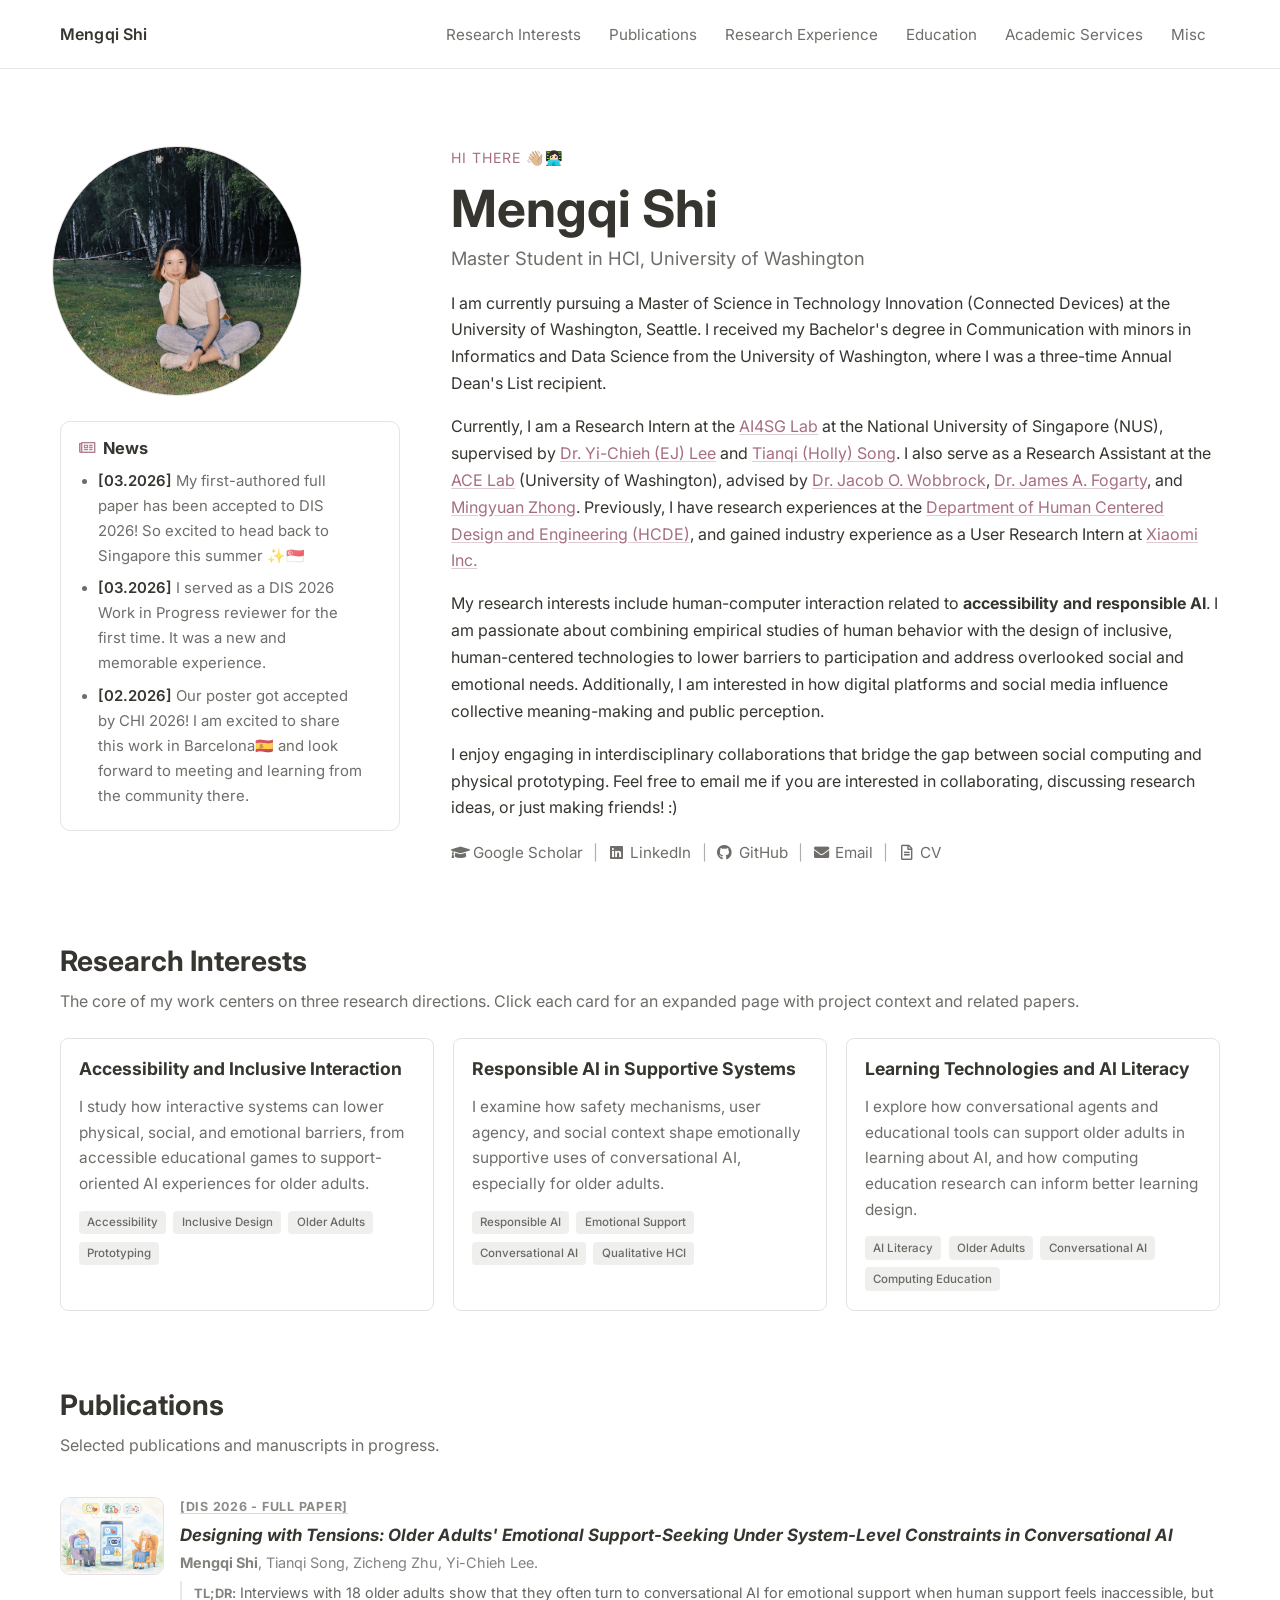
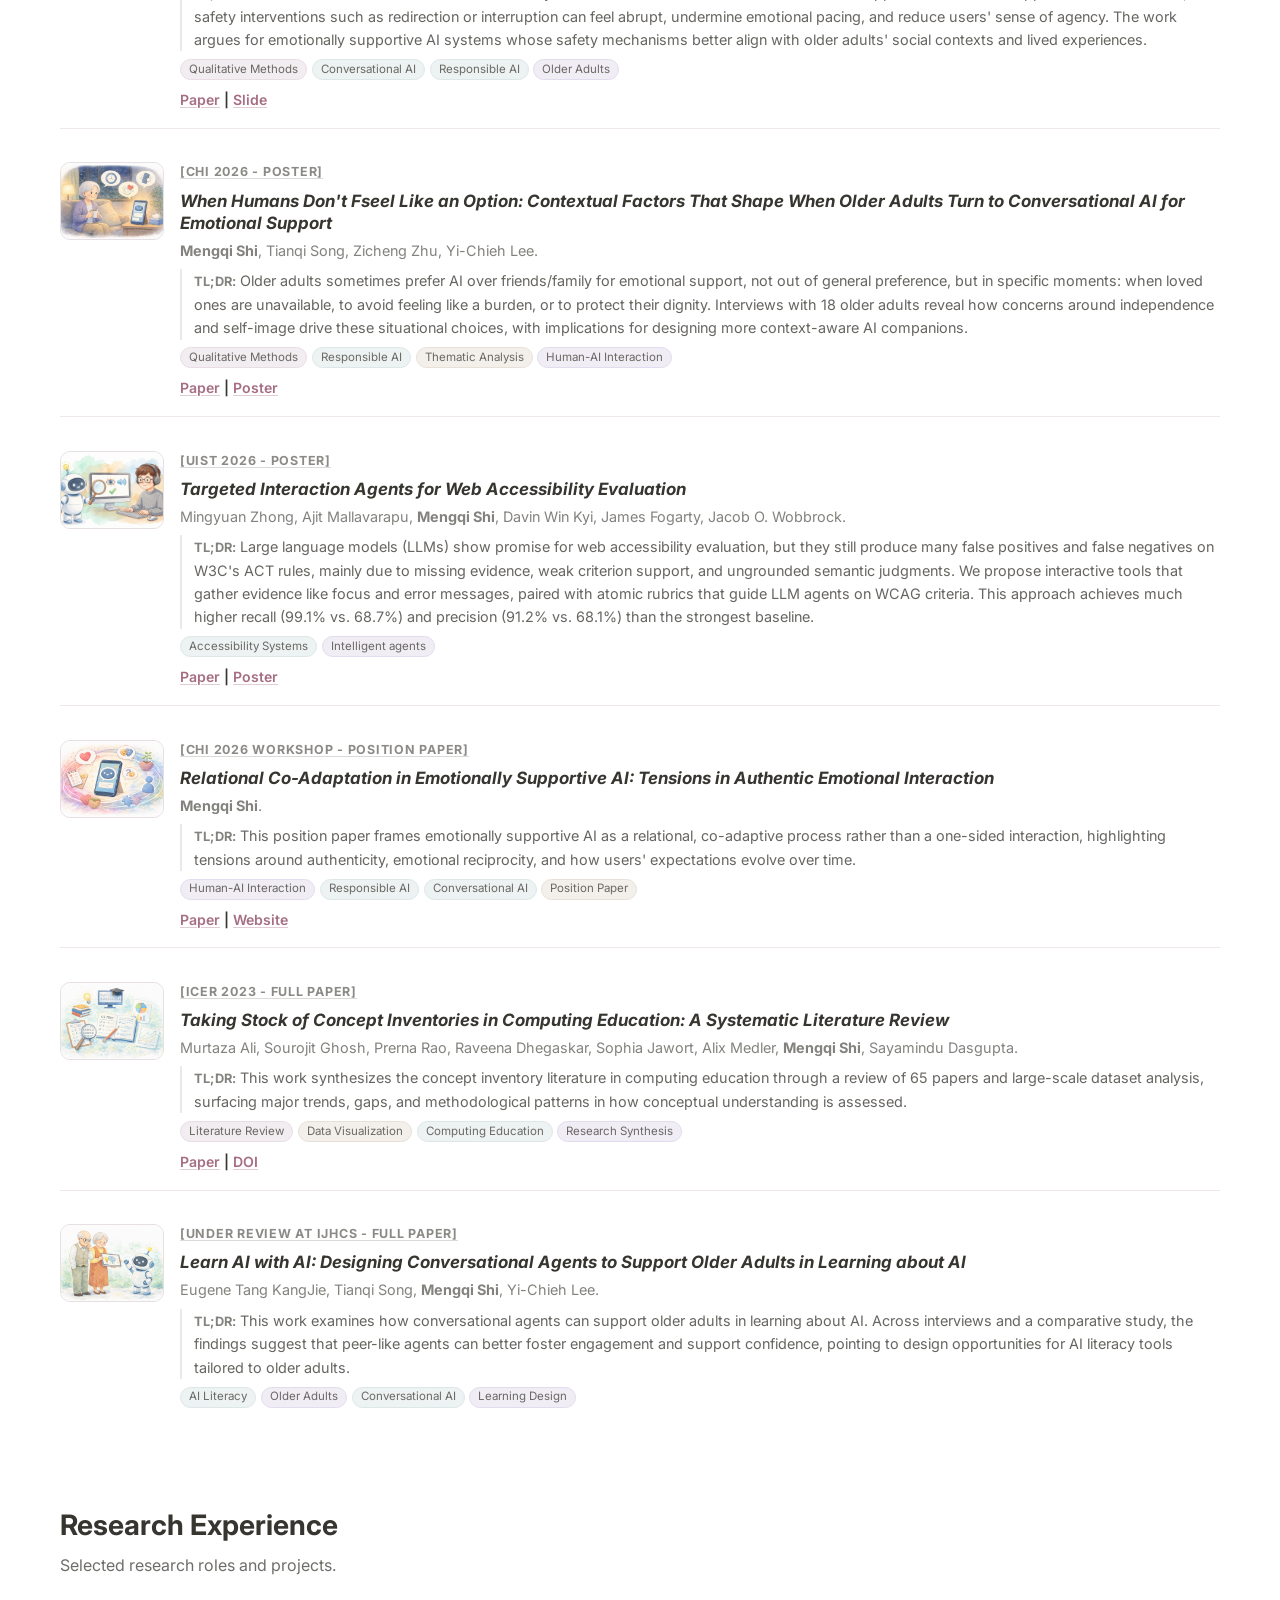
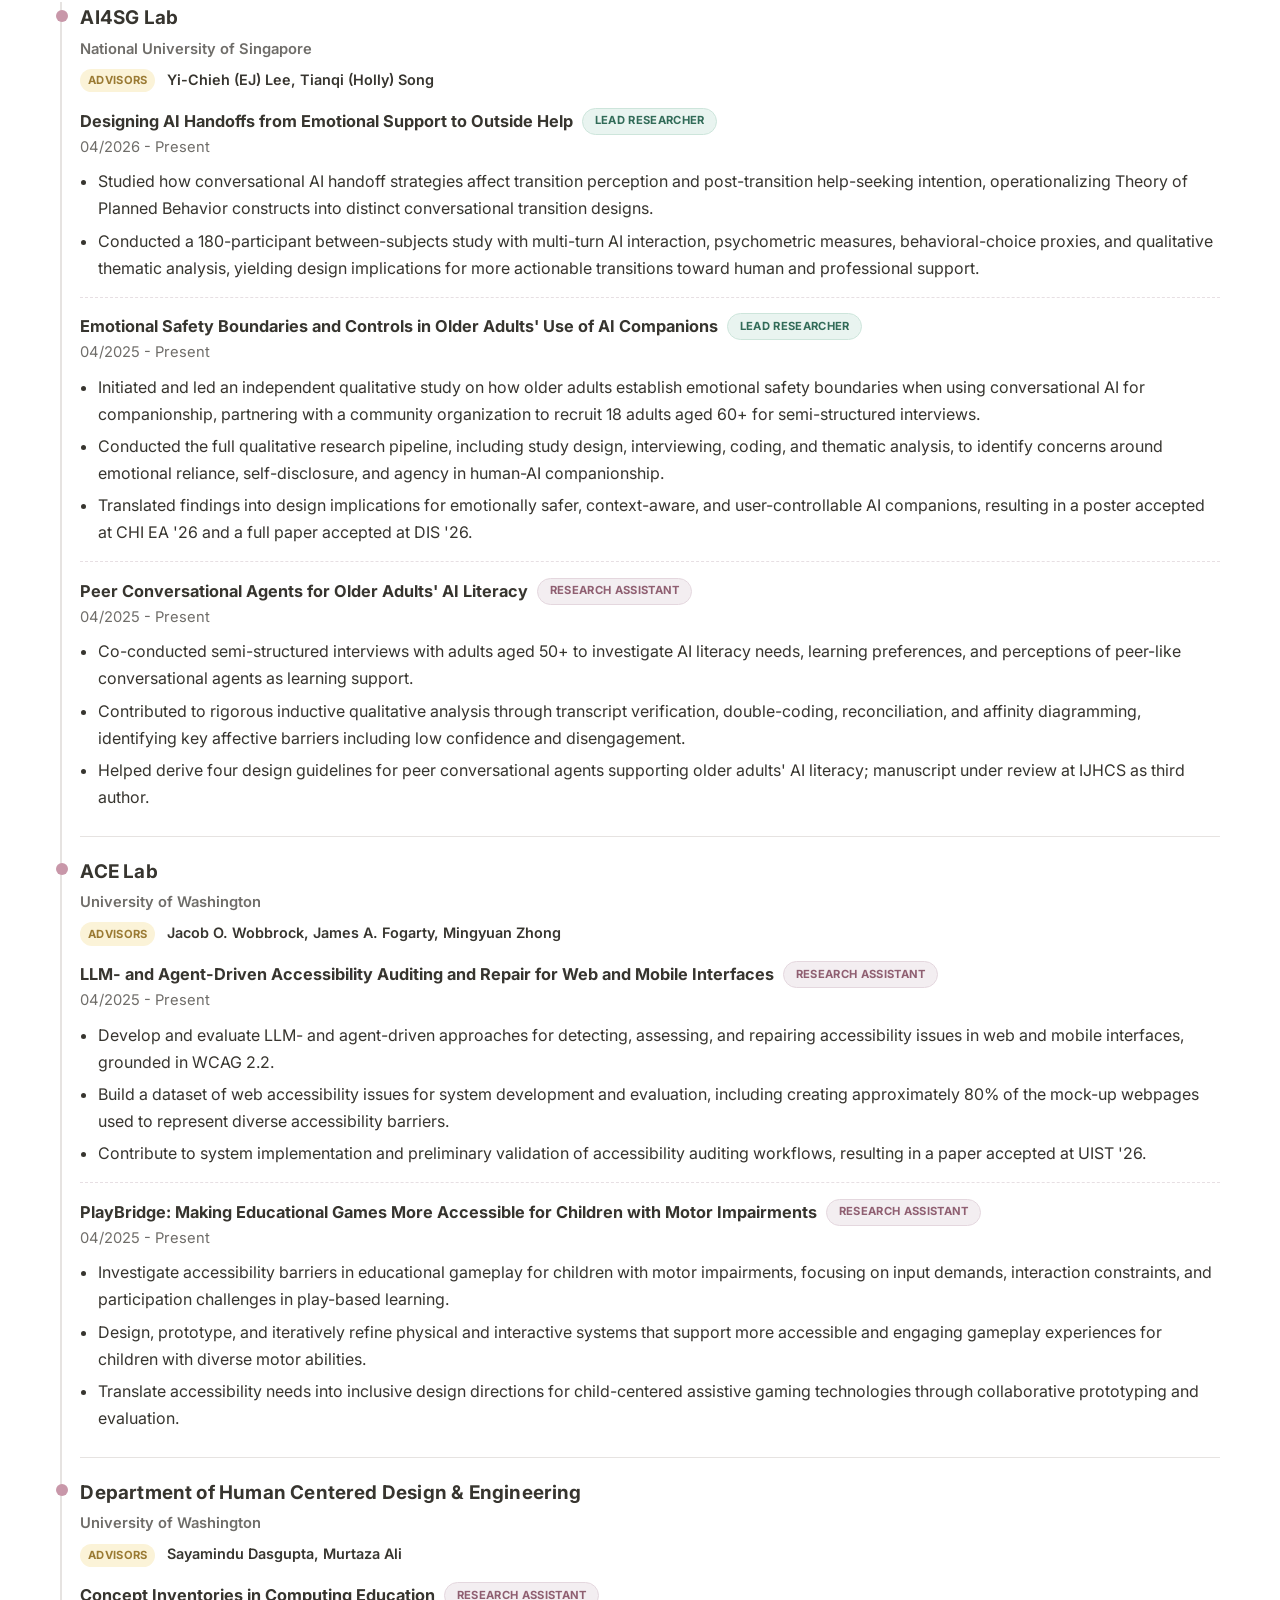
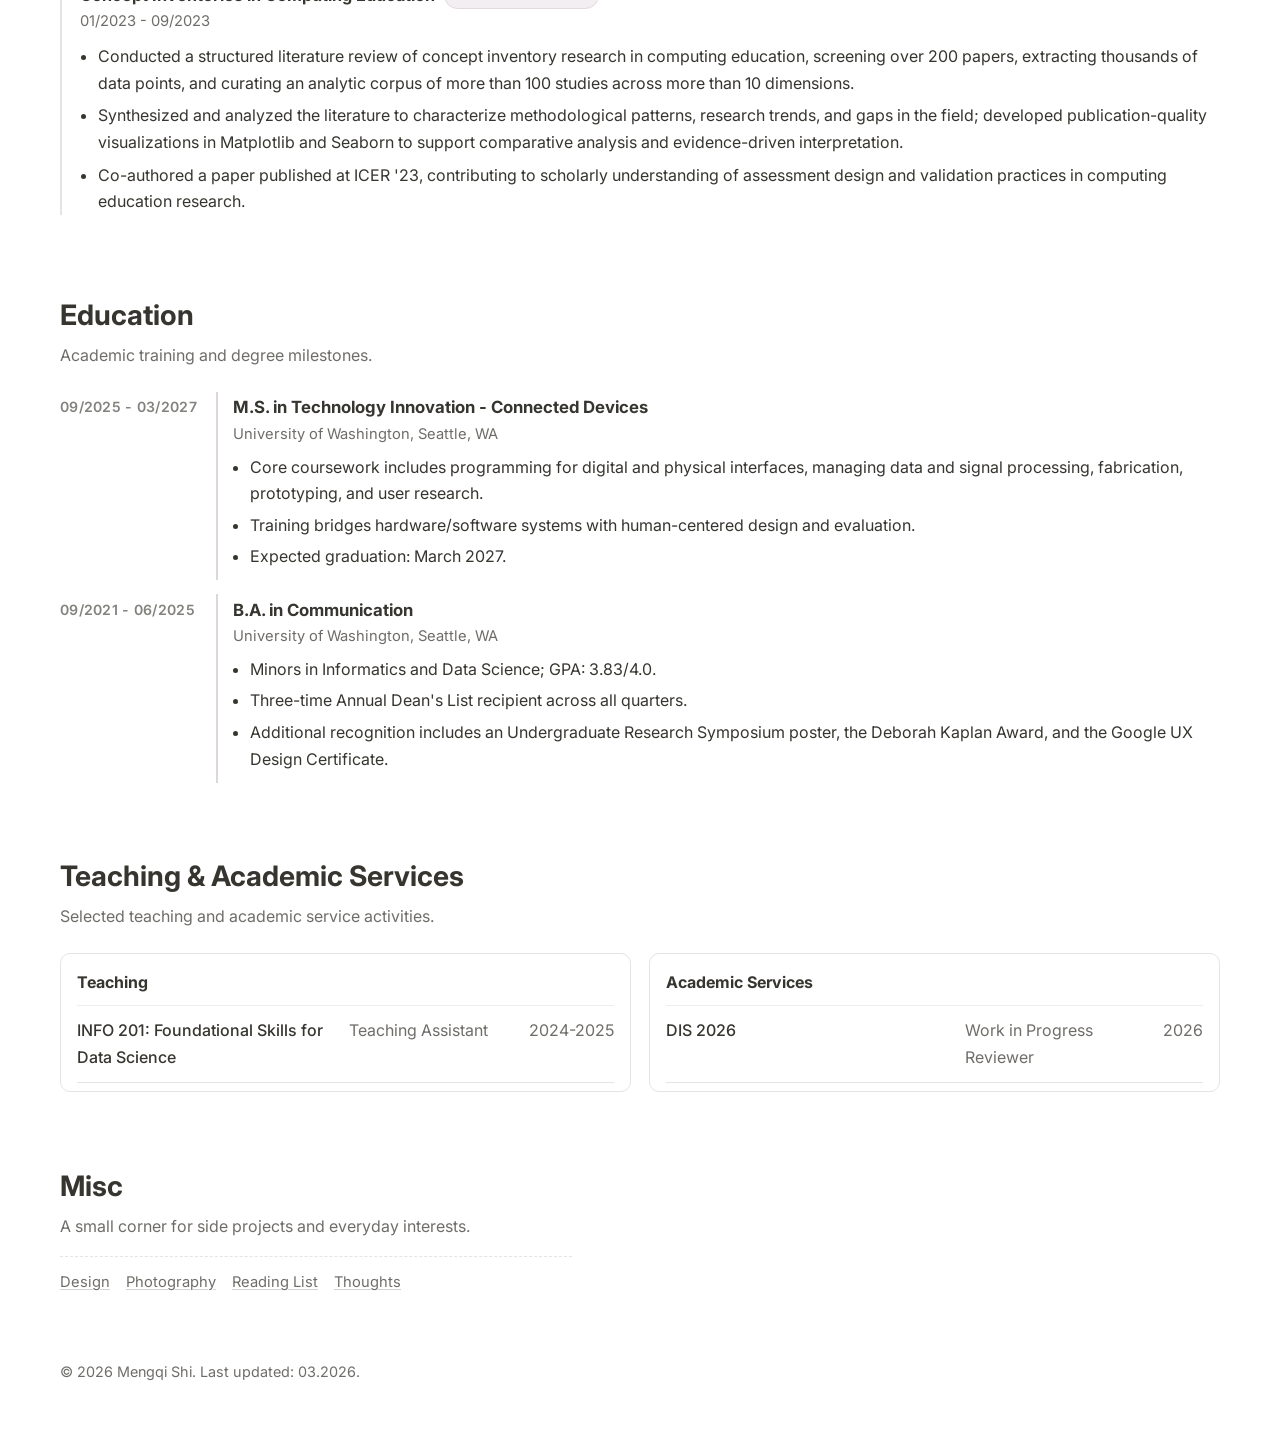
==== commit c2d02787: "update research information" ====
--- a/index.html
+++ b/index.html
@@ -358,7 +358,7 @@
               <ul>
                 <li>Develop and evaluate LLM- and agent-driven approaches for detecting, assessing, and repairing accessibility issues in web and mobile interfaces, grounded in WCAG 2.2.</li>
                 <li>Build a dataset of web accessibility issues for system development and evaluation, including creating approximately 80% of the mock-up webpages used to represent diverse accessibility barriers.</li>
-                <li>Contribute to system implementation and preliminary validation of accessibility auditing workflows; related work is in preparation for submission to ASSETS '26.</li>
+                <li>Contribute to system implementation and preliminary validation of accessibility auditing workflows, resulting in a paper accepted at UIST '26.</li>
               </ul>
             </div>
 
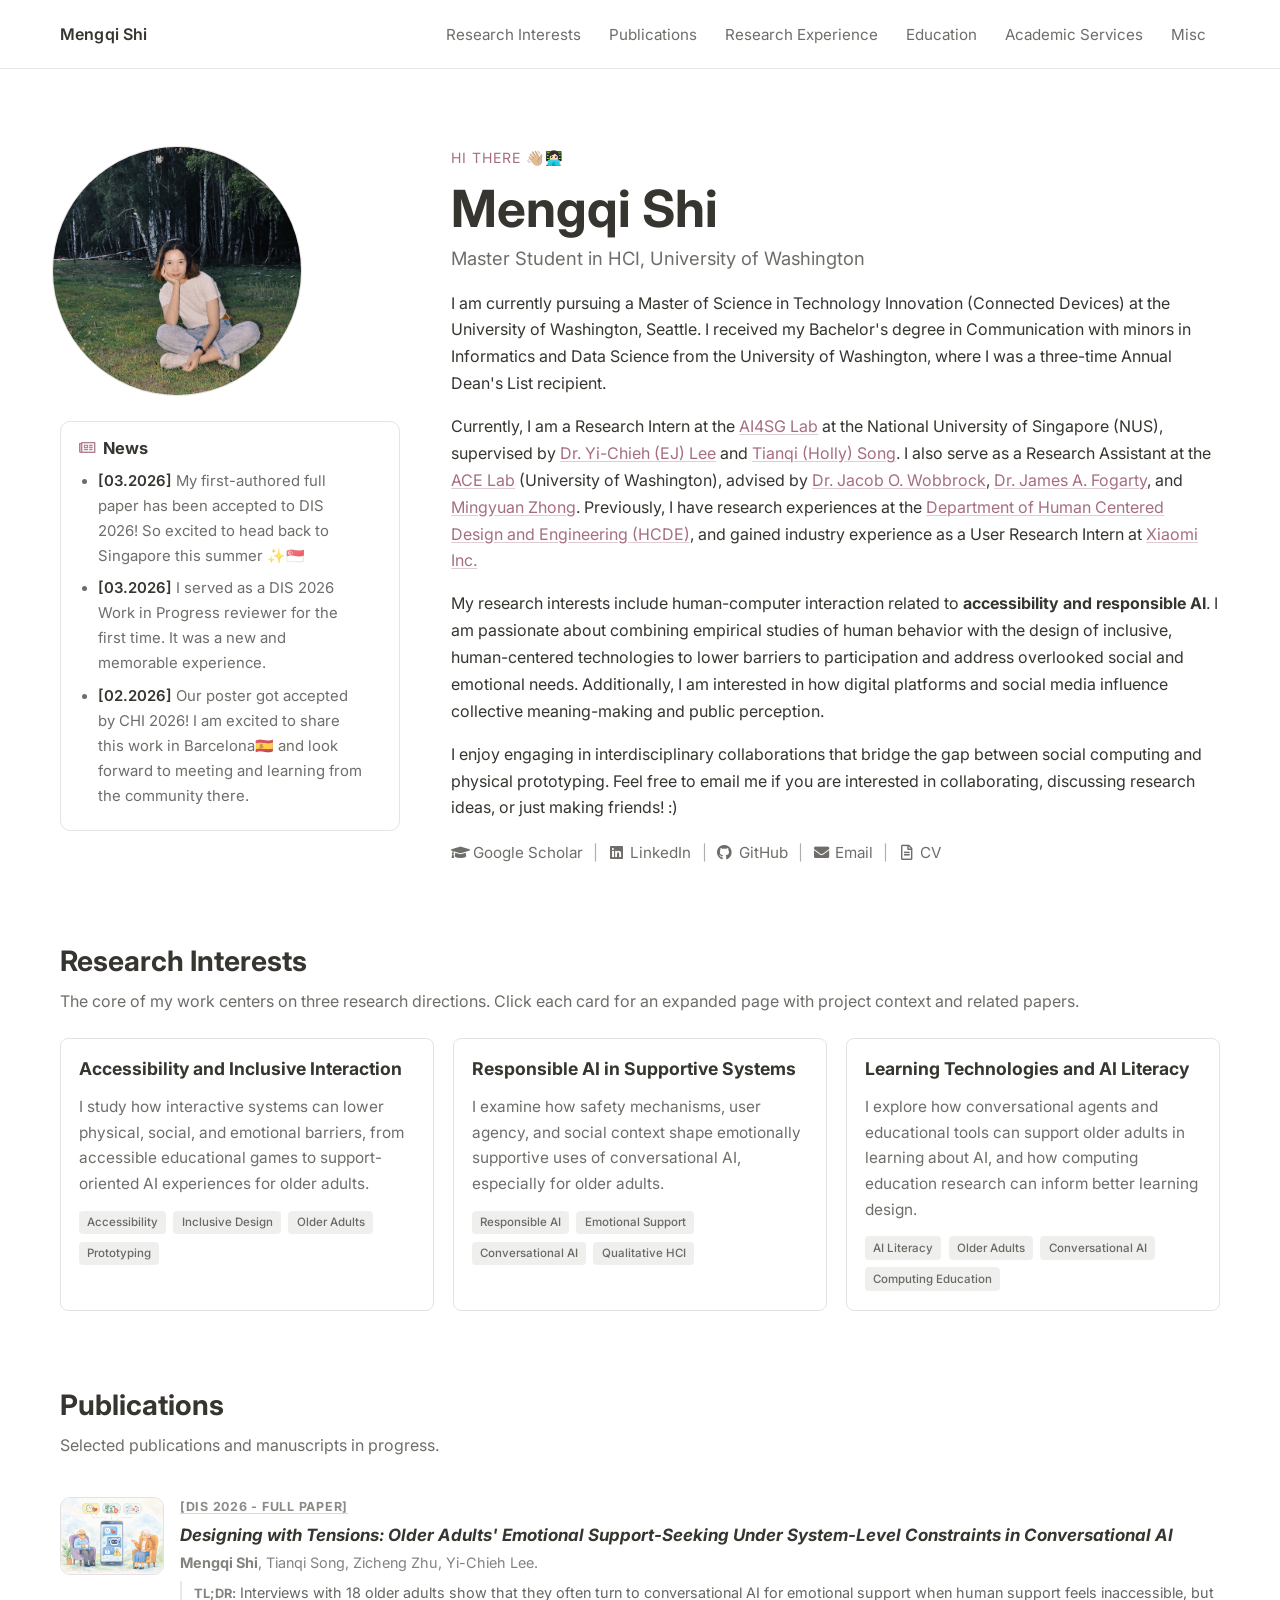
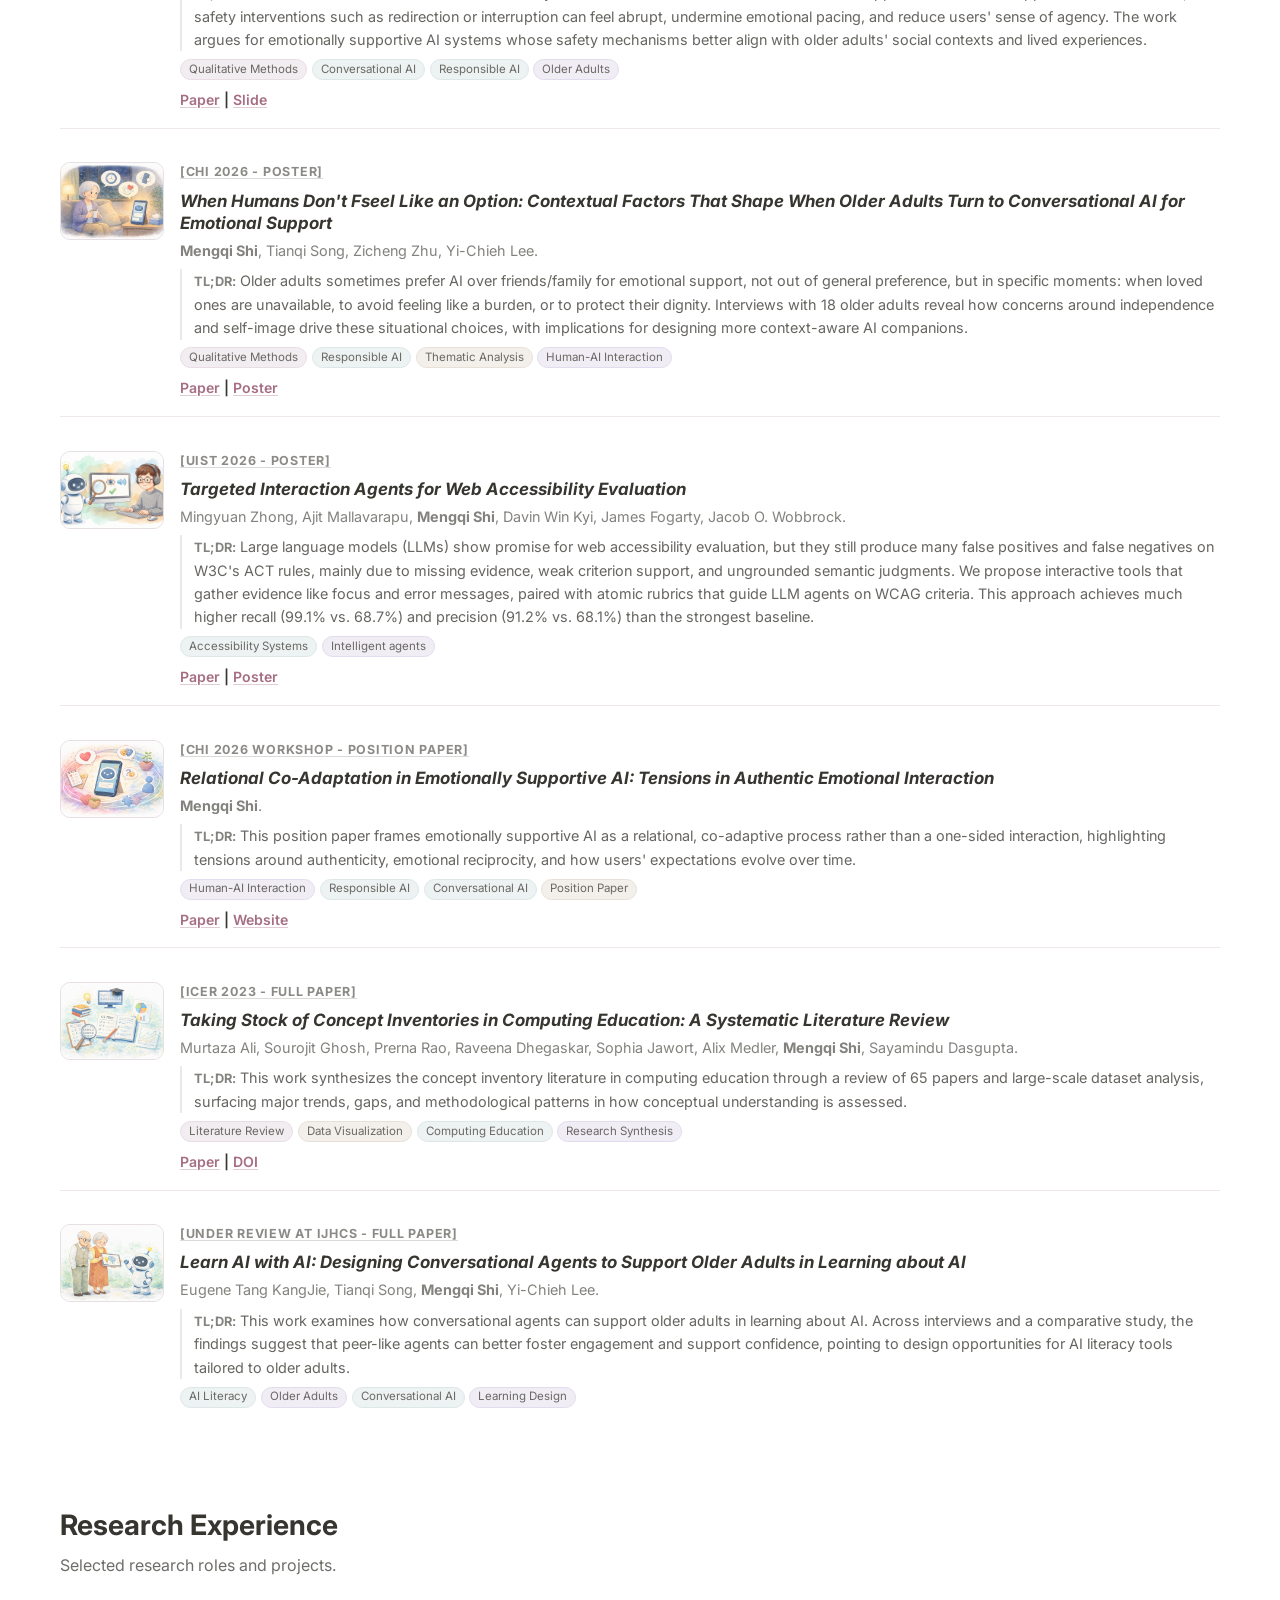
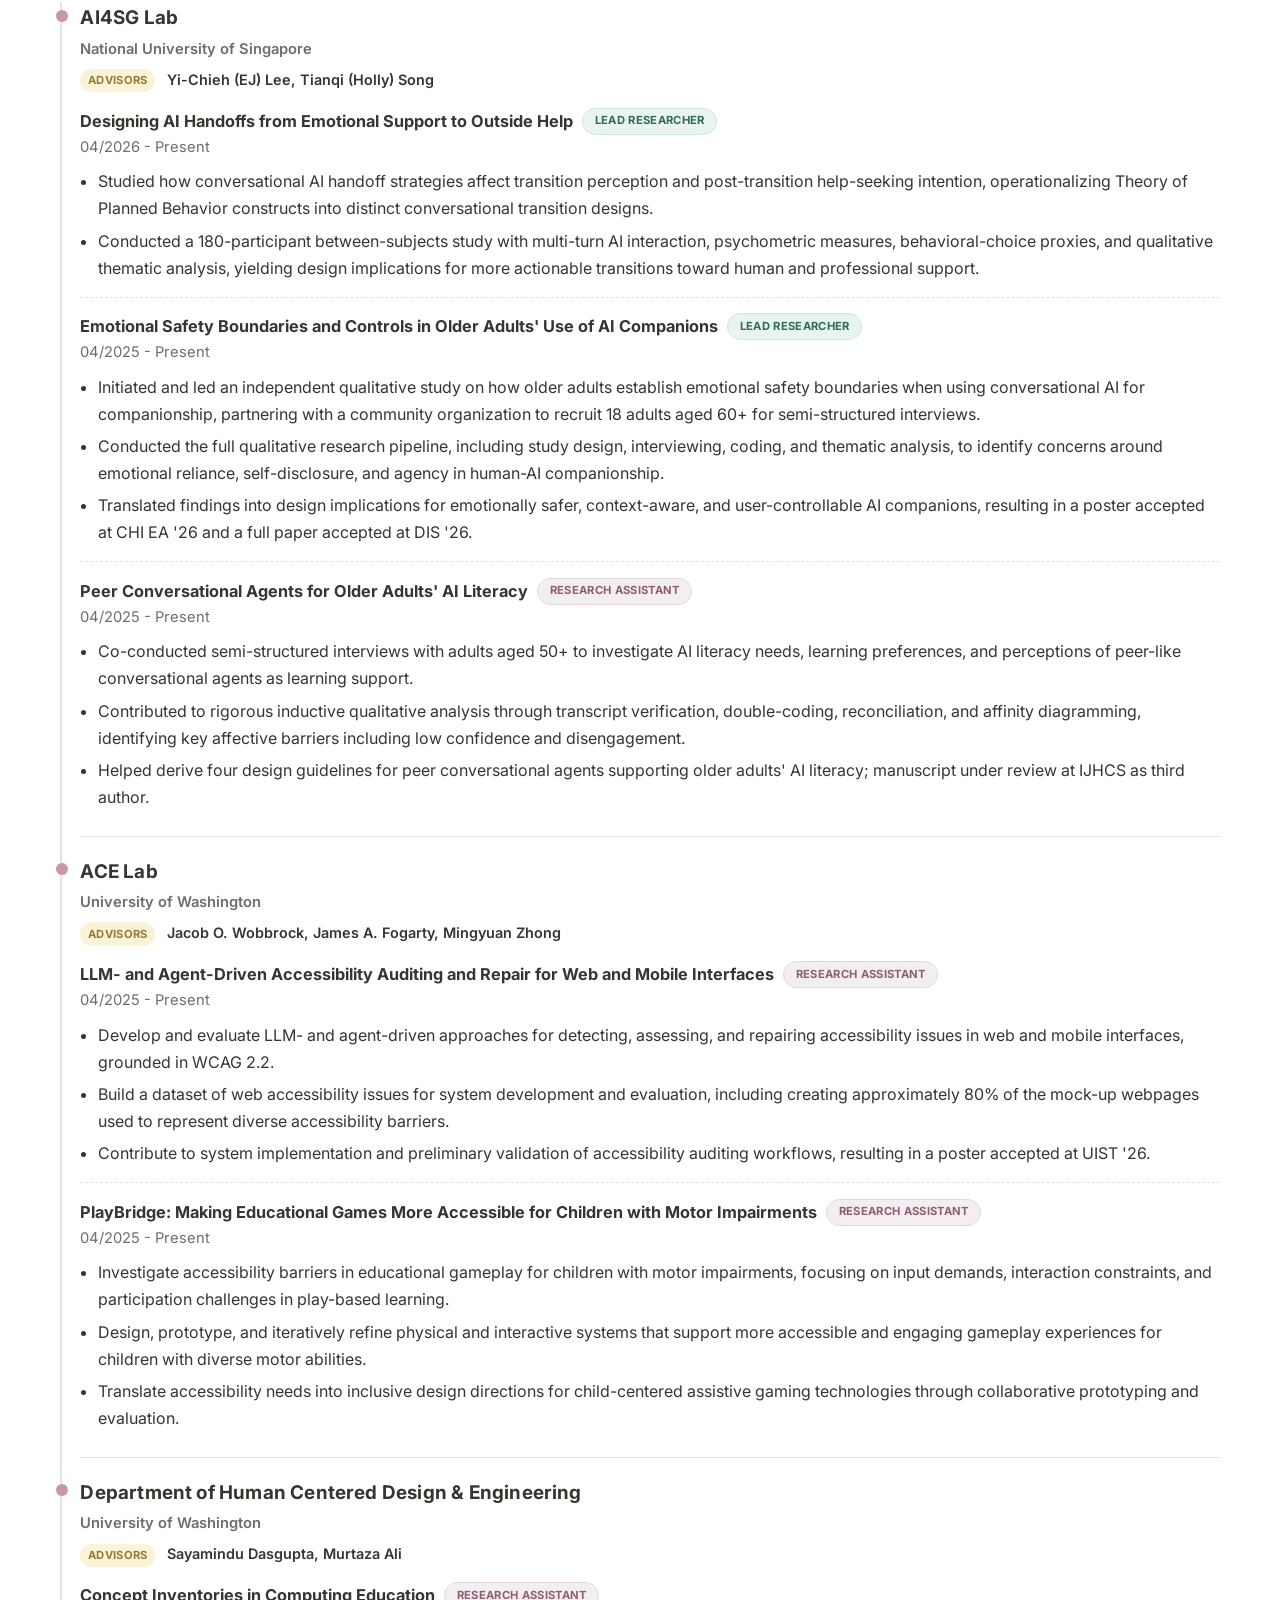
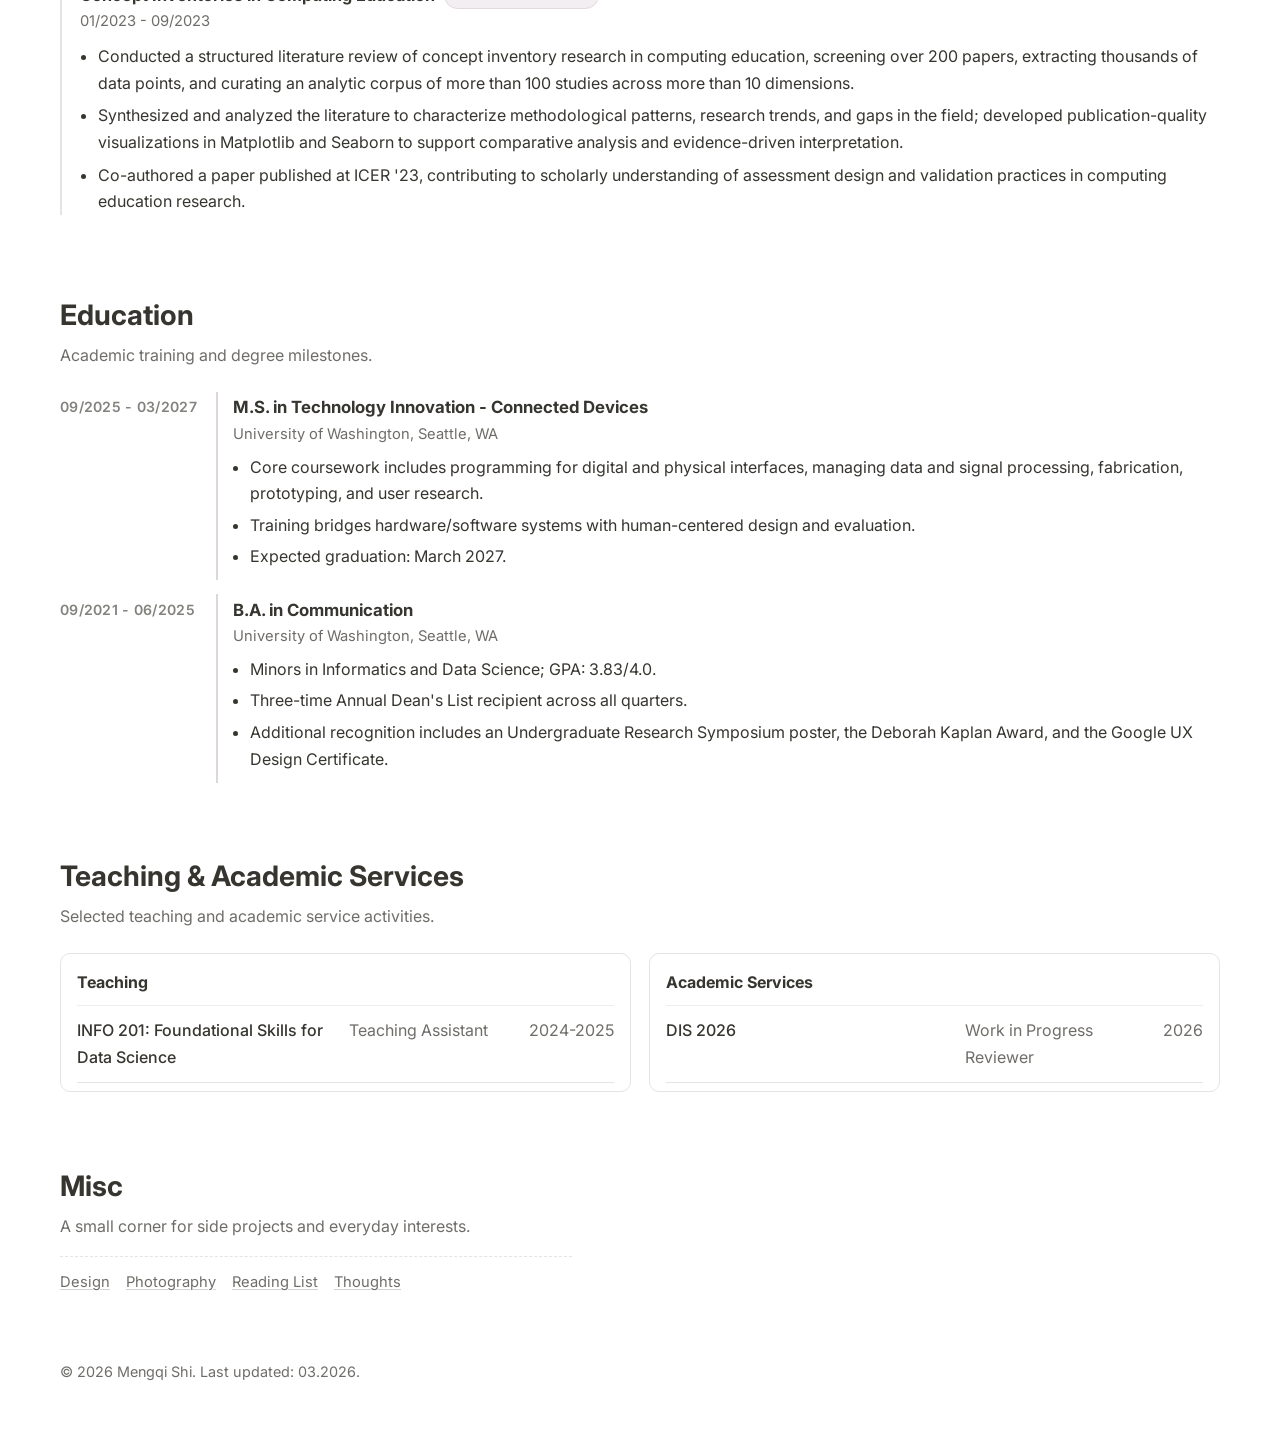
==== commit b6713a3a: "tiny information correction" ====
--- a/index.html
+++ b/index.html
@@ -358,7 +358,7 @@
               <ul>
                 <li>Develop and evaluate LLM- and agent-driven approaches for detecting, assessing, and repairing accessibility issues in web and mobile interfaces, grounded in WCAG 2.2.</li>
                 <li>Build a dataset of web accessibility issues for system development and evaluation, including creating approximately 80% of the mock-up webpages used to represent diverse accessibility barriers.</li>
-                <li>Contribute to system implementation and preliminary validation of accessibility auditing workflows, resulting in a paper accepted at UIST '26.</li>
+                <li>Contribute to system implementation and preliminary validation of accessibility auditing workflows, resulting in a poster accepted at UIST '26.</li>
               </ul>
             </div>
 
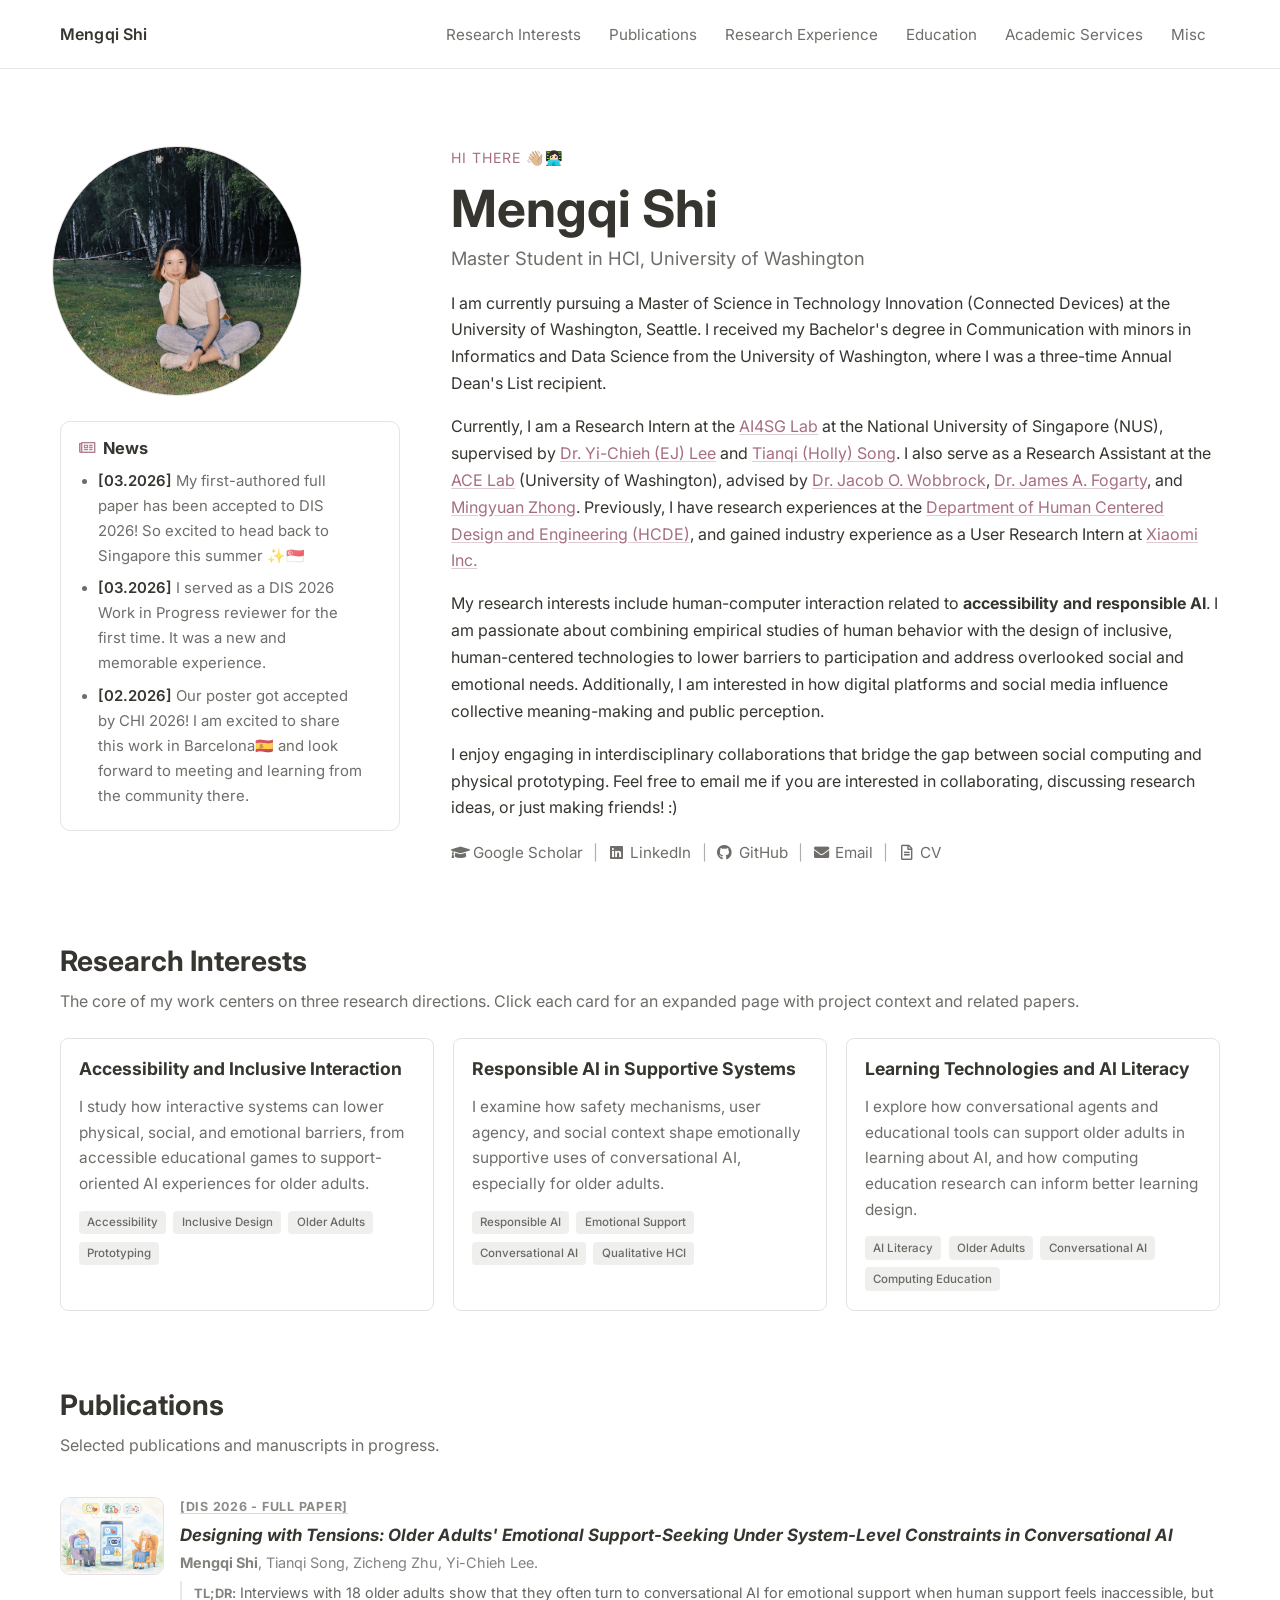
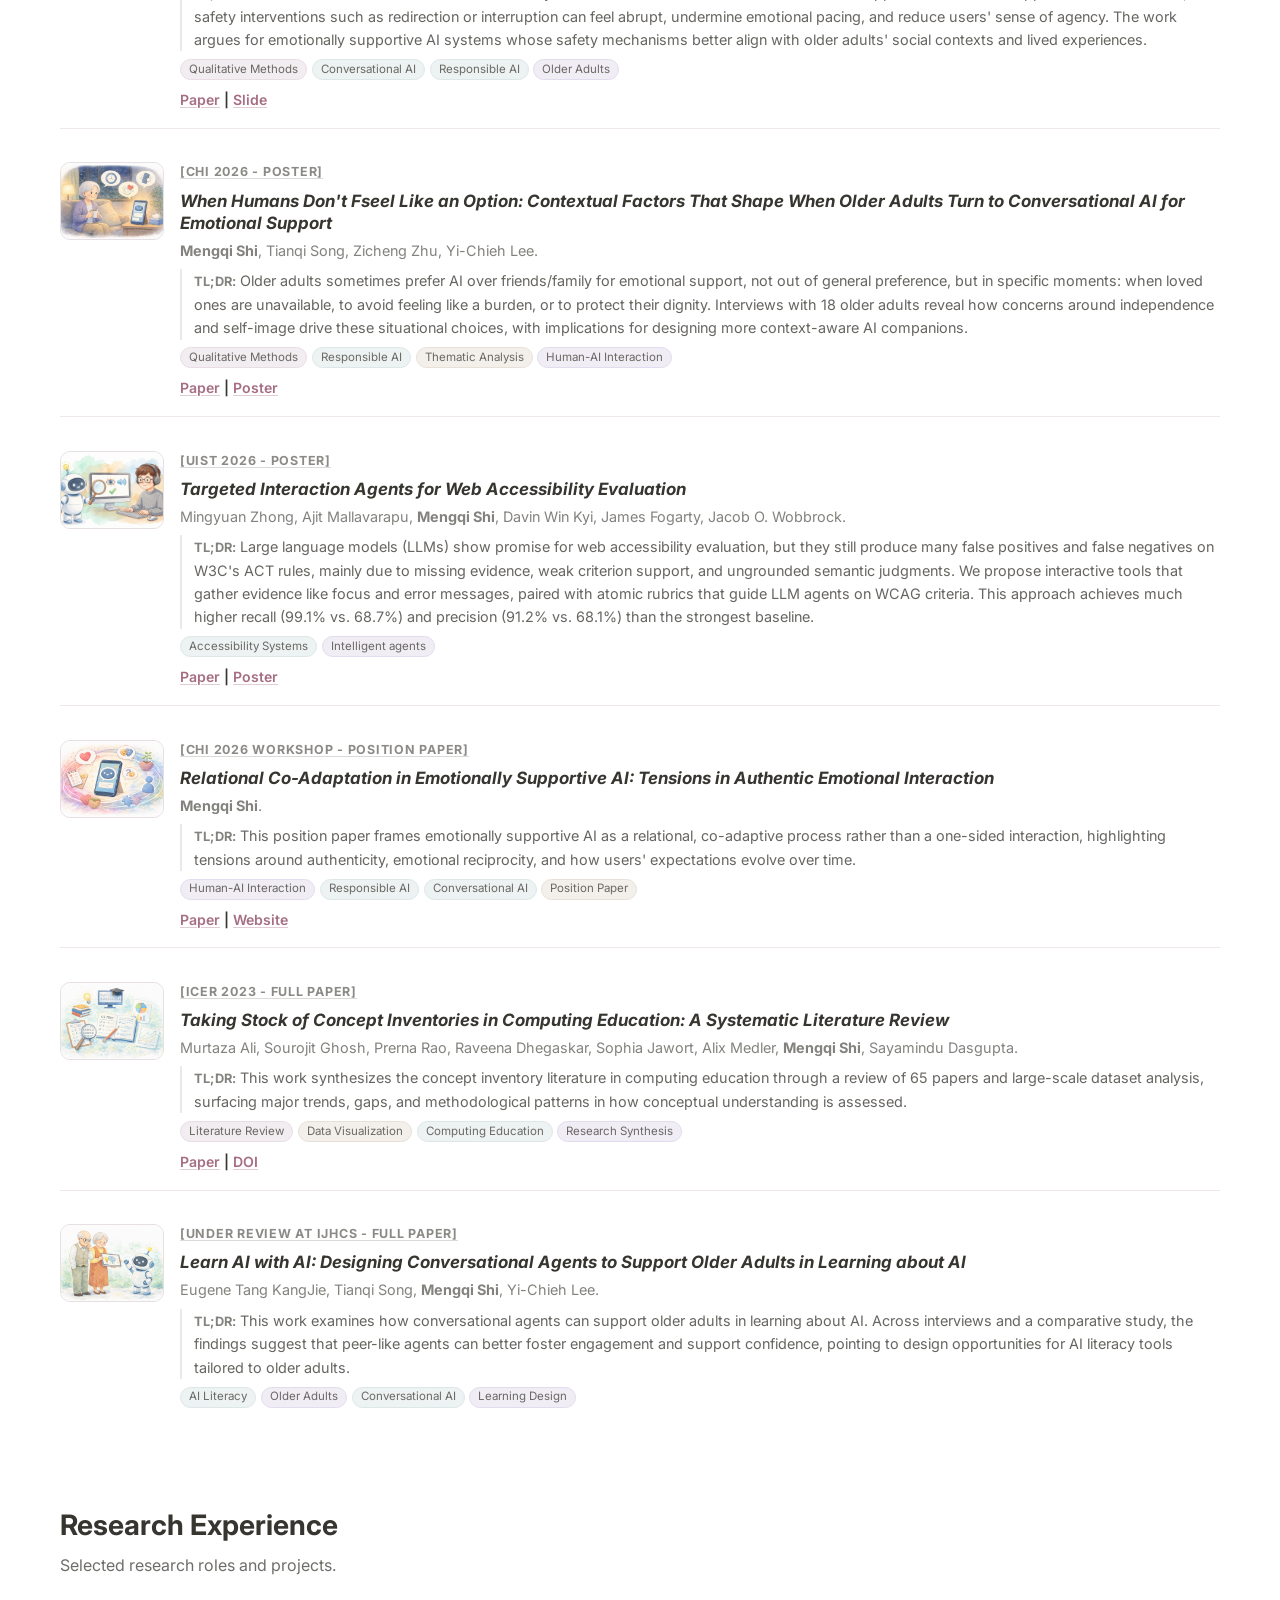
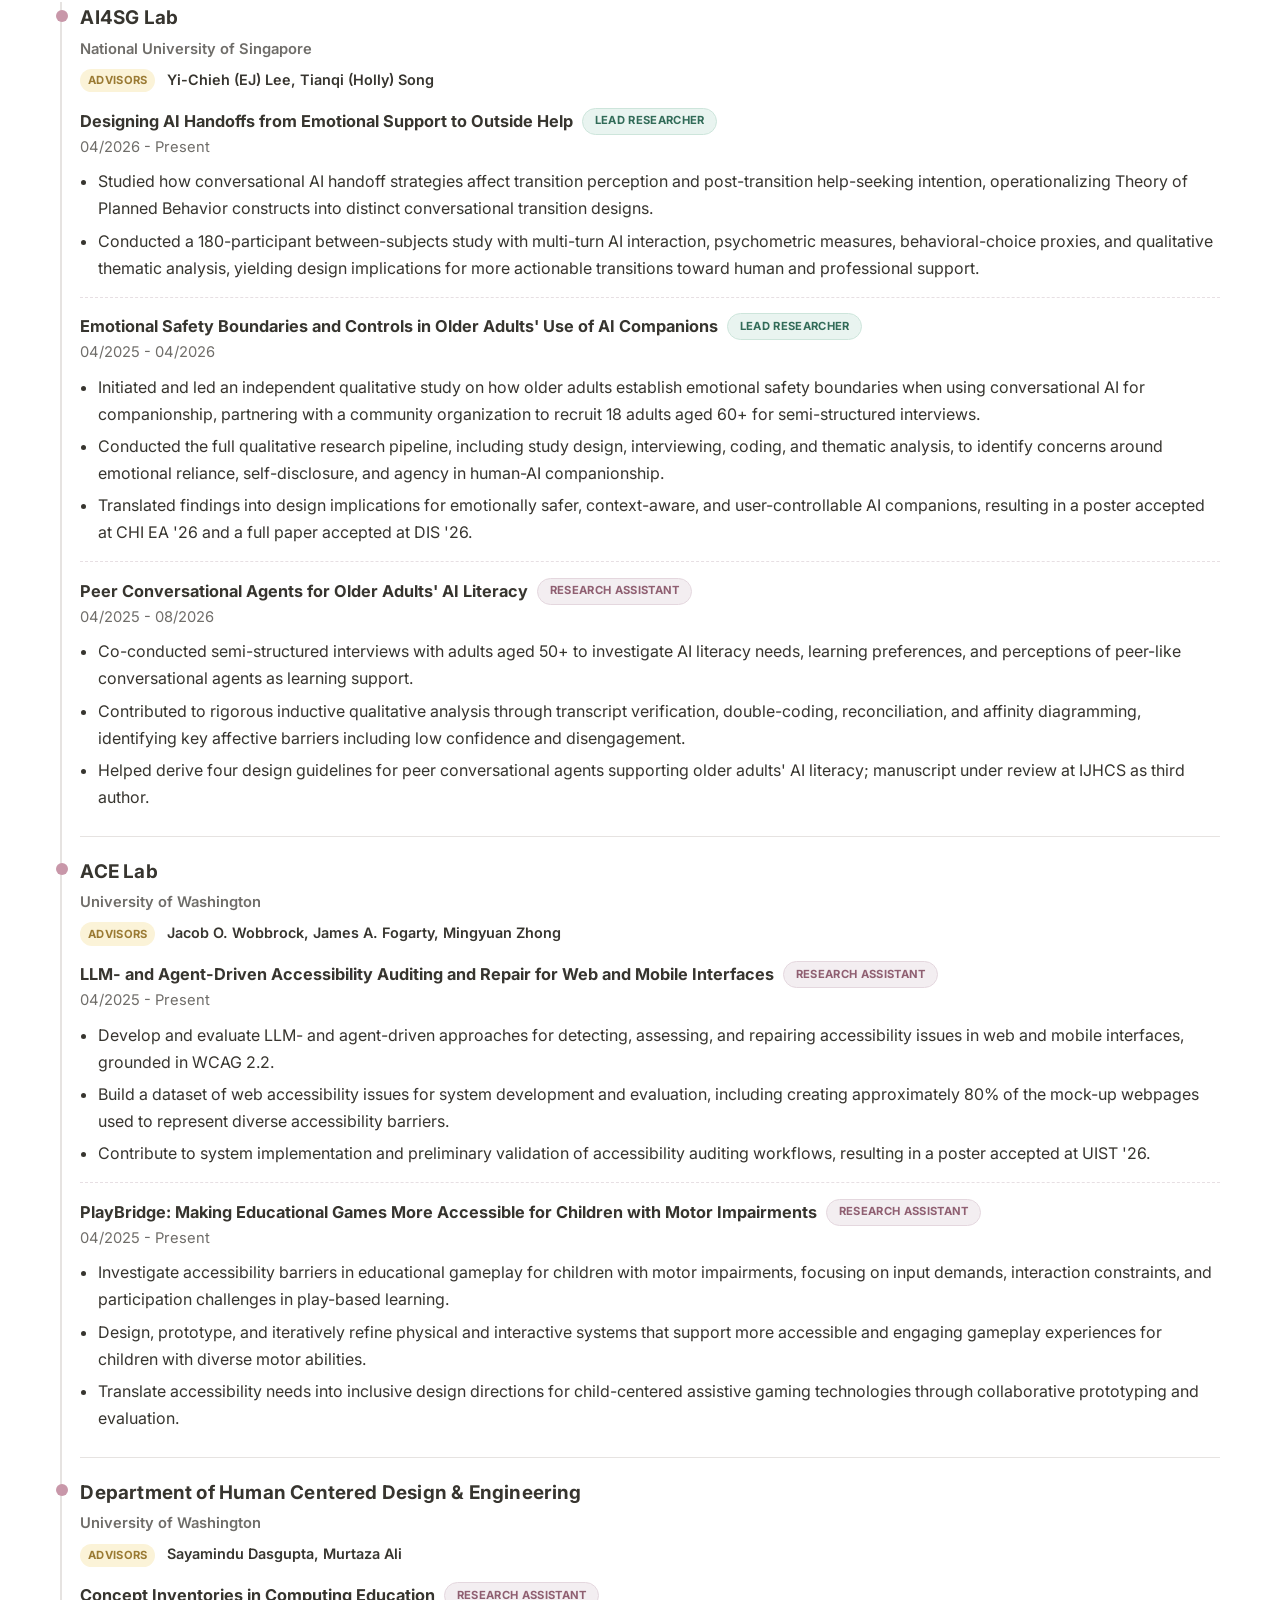
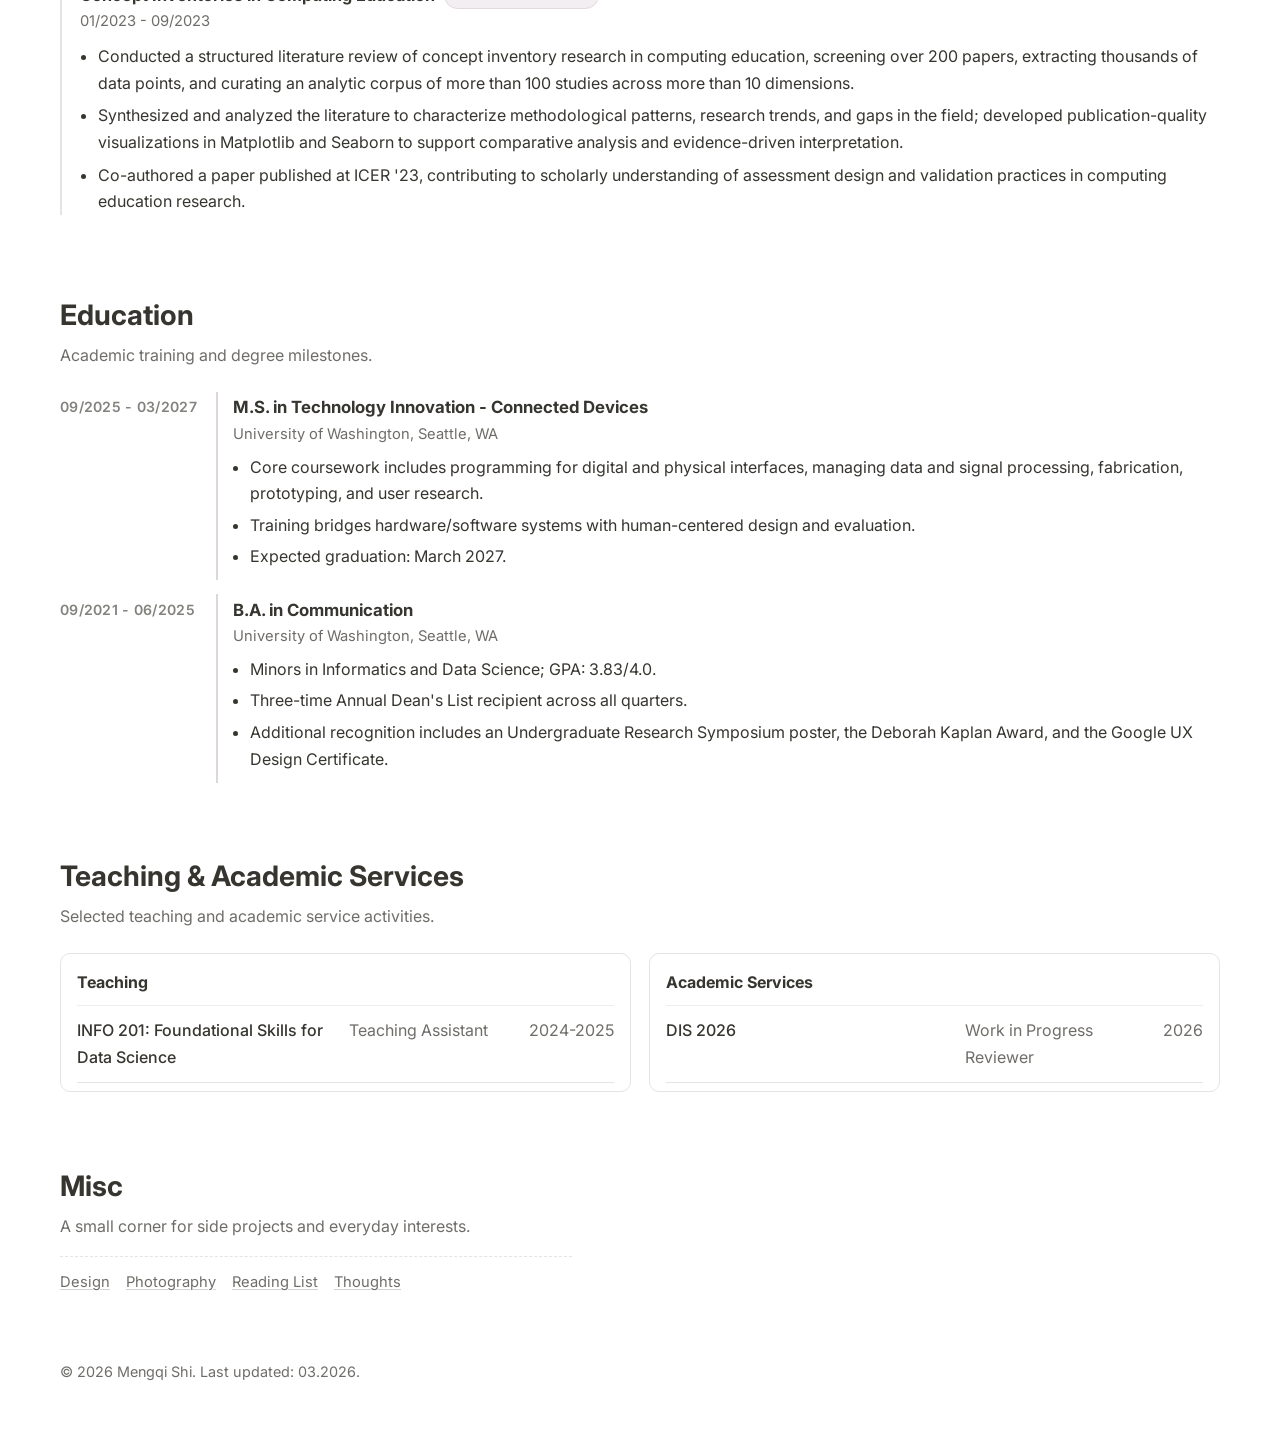
==== commit df8776c7: "update research period" ====
--- a/index.html
+++ b/index.html
@@ -326,7 +326,7 @@
 
             <div class="project-block">
               <h3>Emotional Safety Boundaries and Controls in Older Adults' Use of AI Companions <span class="role-badge role-badge--lead">Lead Researcher</span></h3>
-              <p class="meta-line">04/2025 - Present</p>
+              <p class="meta-line">04/2025 - 04/2026</p>
               <ul>
                 <li>Initiated and led an independent qualitative study on how older adults establish emotional safety boundaries when using conversational AI for companionship, partnering with a community organization to recruit 18 adults aged 60+ for semi-structured interviews.</li>
                 <li>Conducted the full qualitative research pipeline, including study design, interviewing, coding, and thematic analysis, to identify concerns around emotional reliance, self-disclosure, and agency in human-AI companionship.</li>
@@ -336,7 +336,7 @@
 
             <div class="project-block">
               <h3>Peer Conversational Agents for Older Adults' AI Literacy <span class="role-badge role-badge--assistant">Research Assistant</span></h3>
-              <p class="meta-line">04/2025 - Present</p>
+              <p class="meta-line">04/2025 - 08/2026</p>
               <ul>
                 <li>Co-conducted semi-structured interviews with adults aged 50+ to investigate AI literacy needs, learning preferences, and perceptions of peer-like conversational agents as learning support.</li>
                 <li>Contributed to rigorous inductive qualitative analysis through transcript verification, double-coding, reconciliation, and affinity diagramming, identifying key affective barriers including low confidence and disengagement.</li>
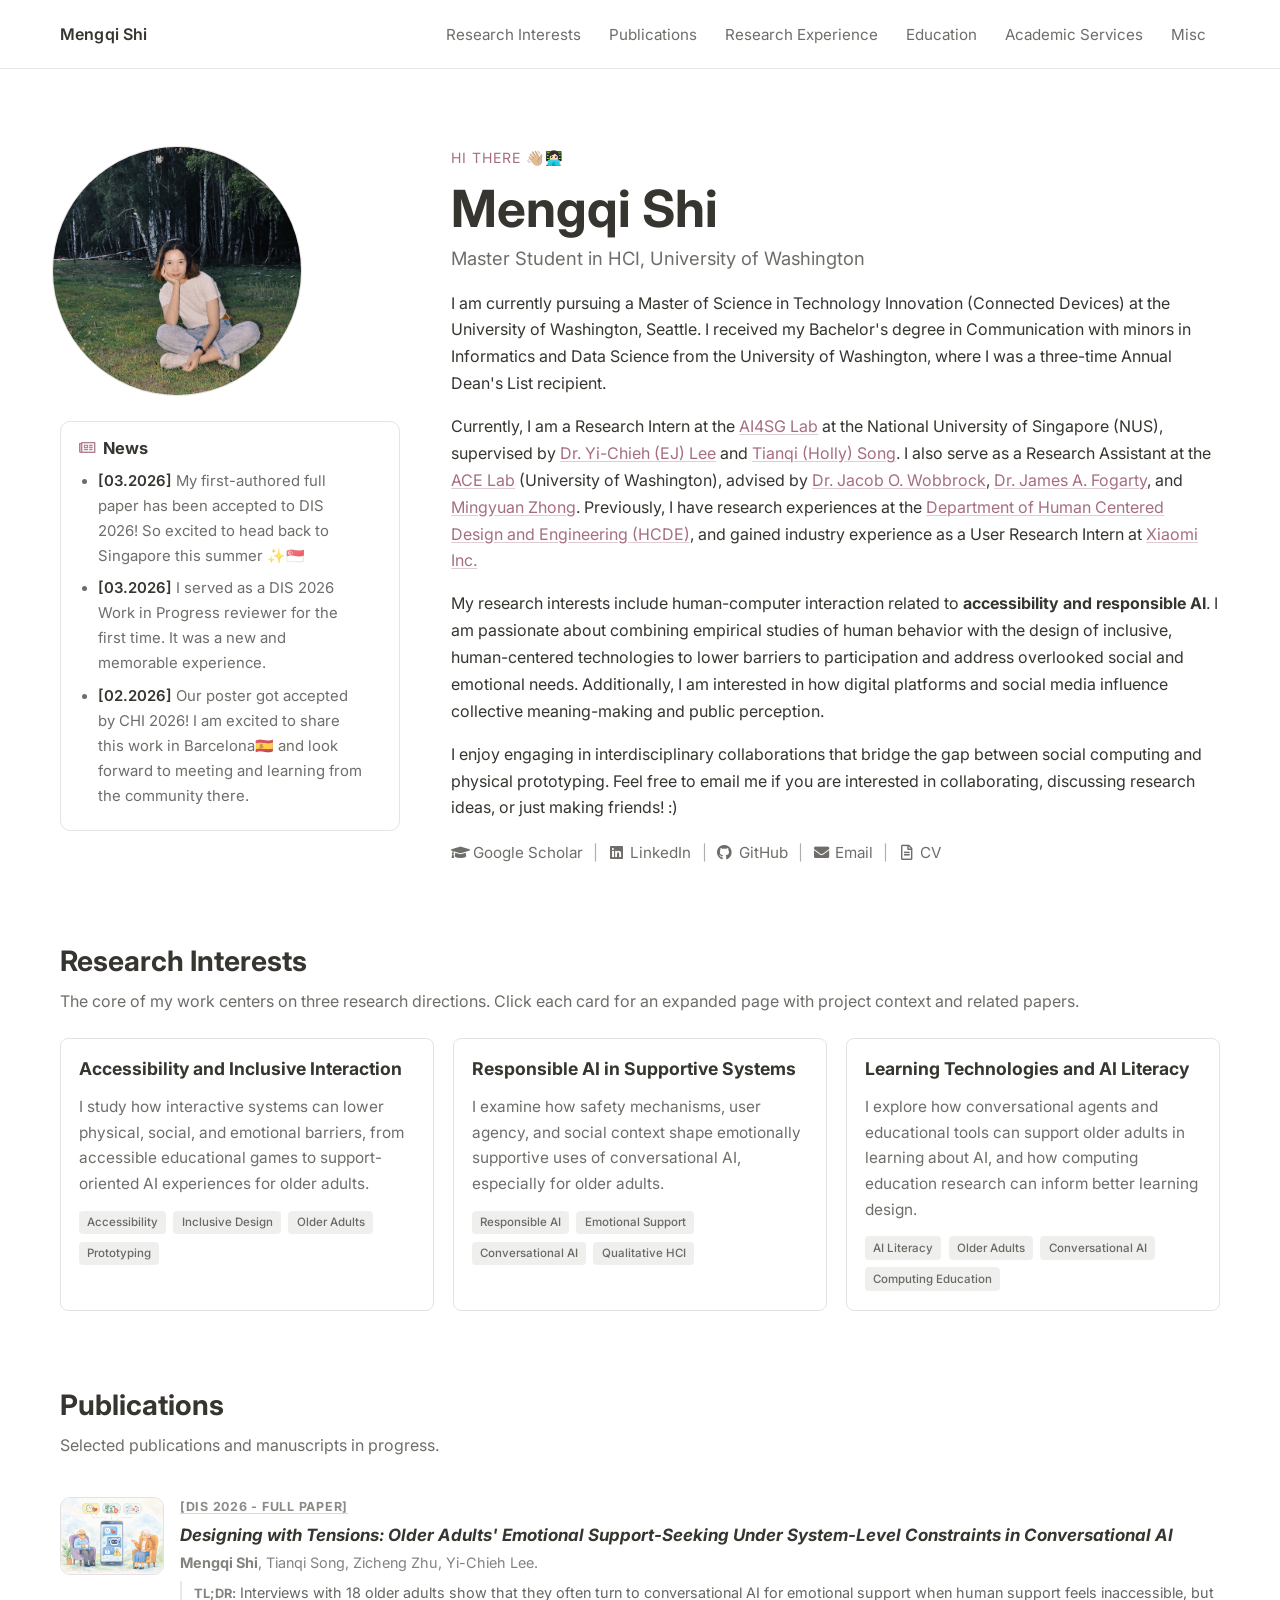
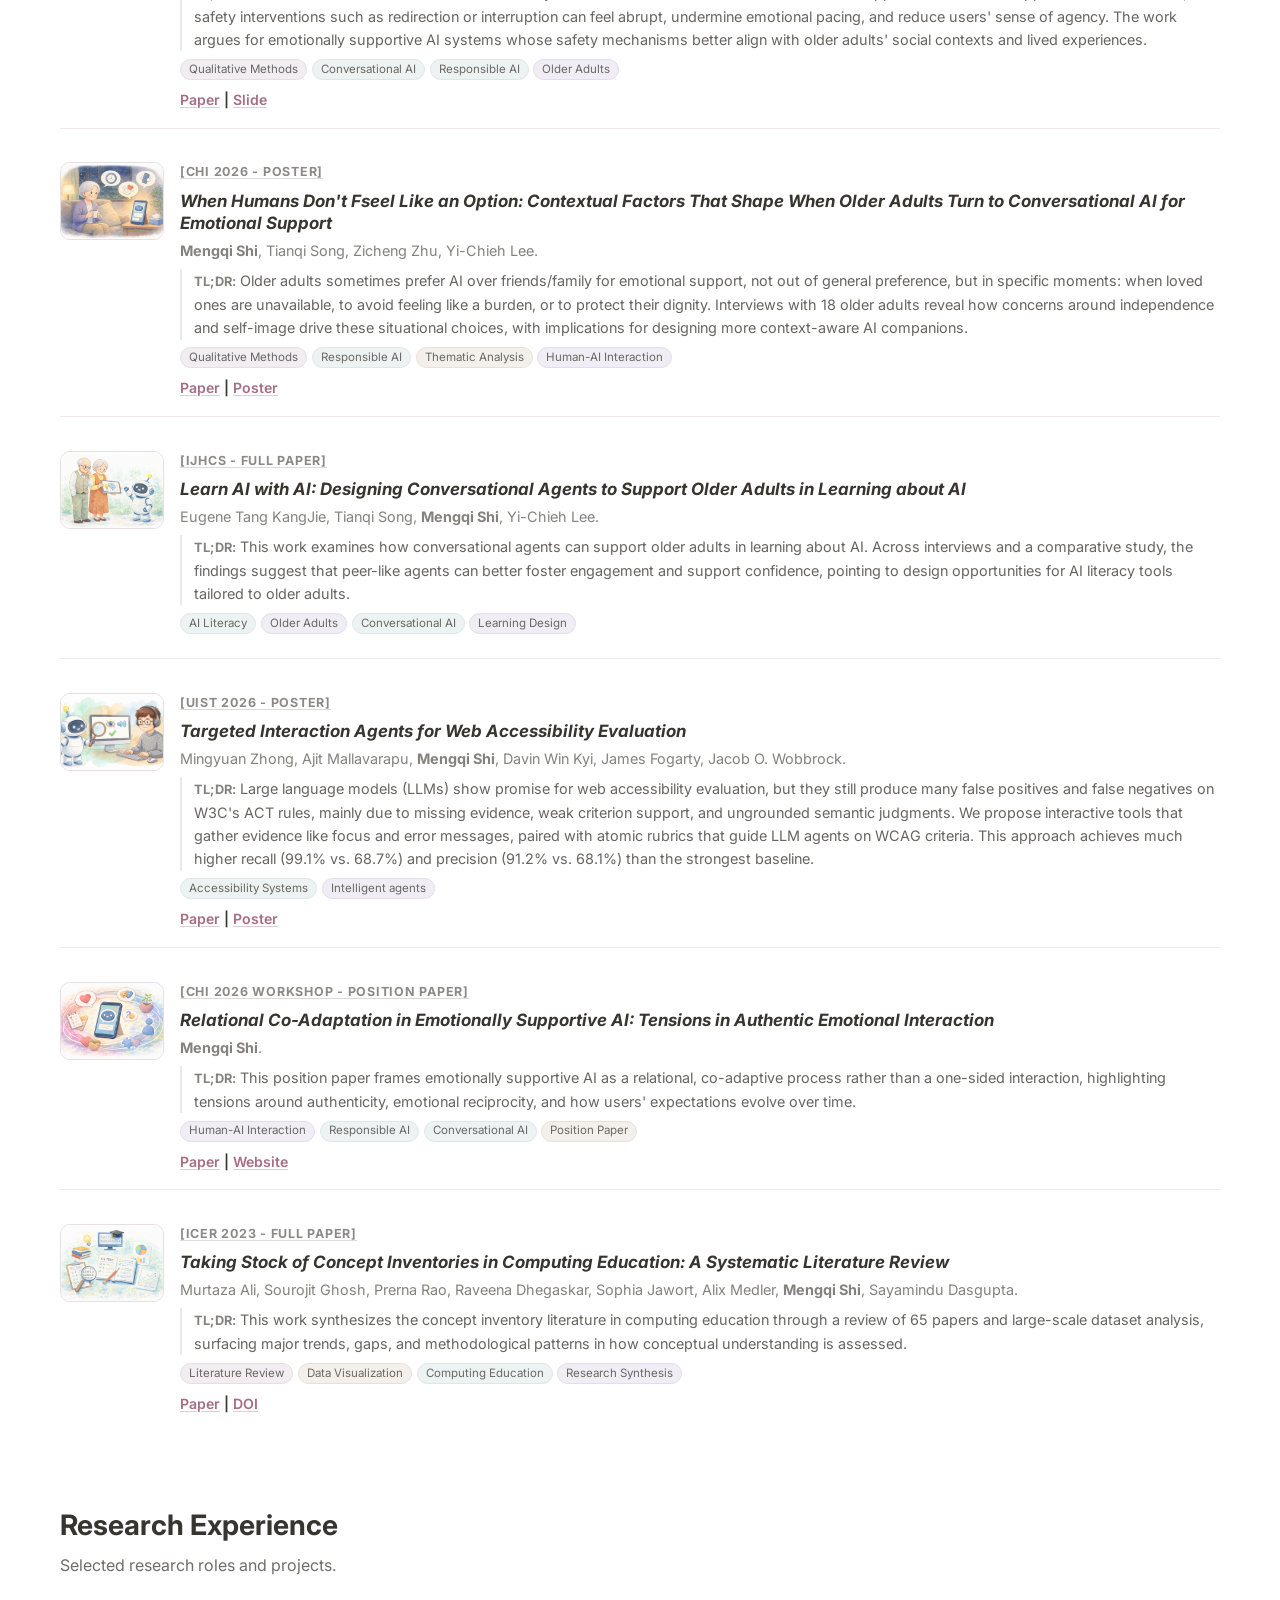
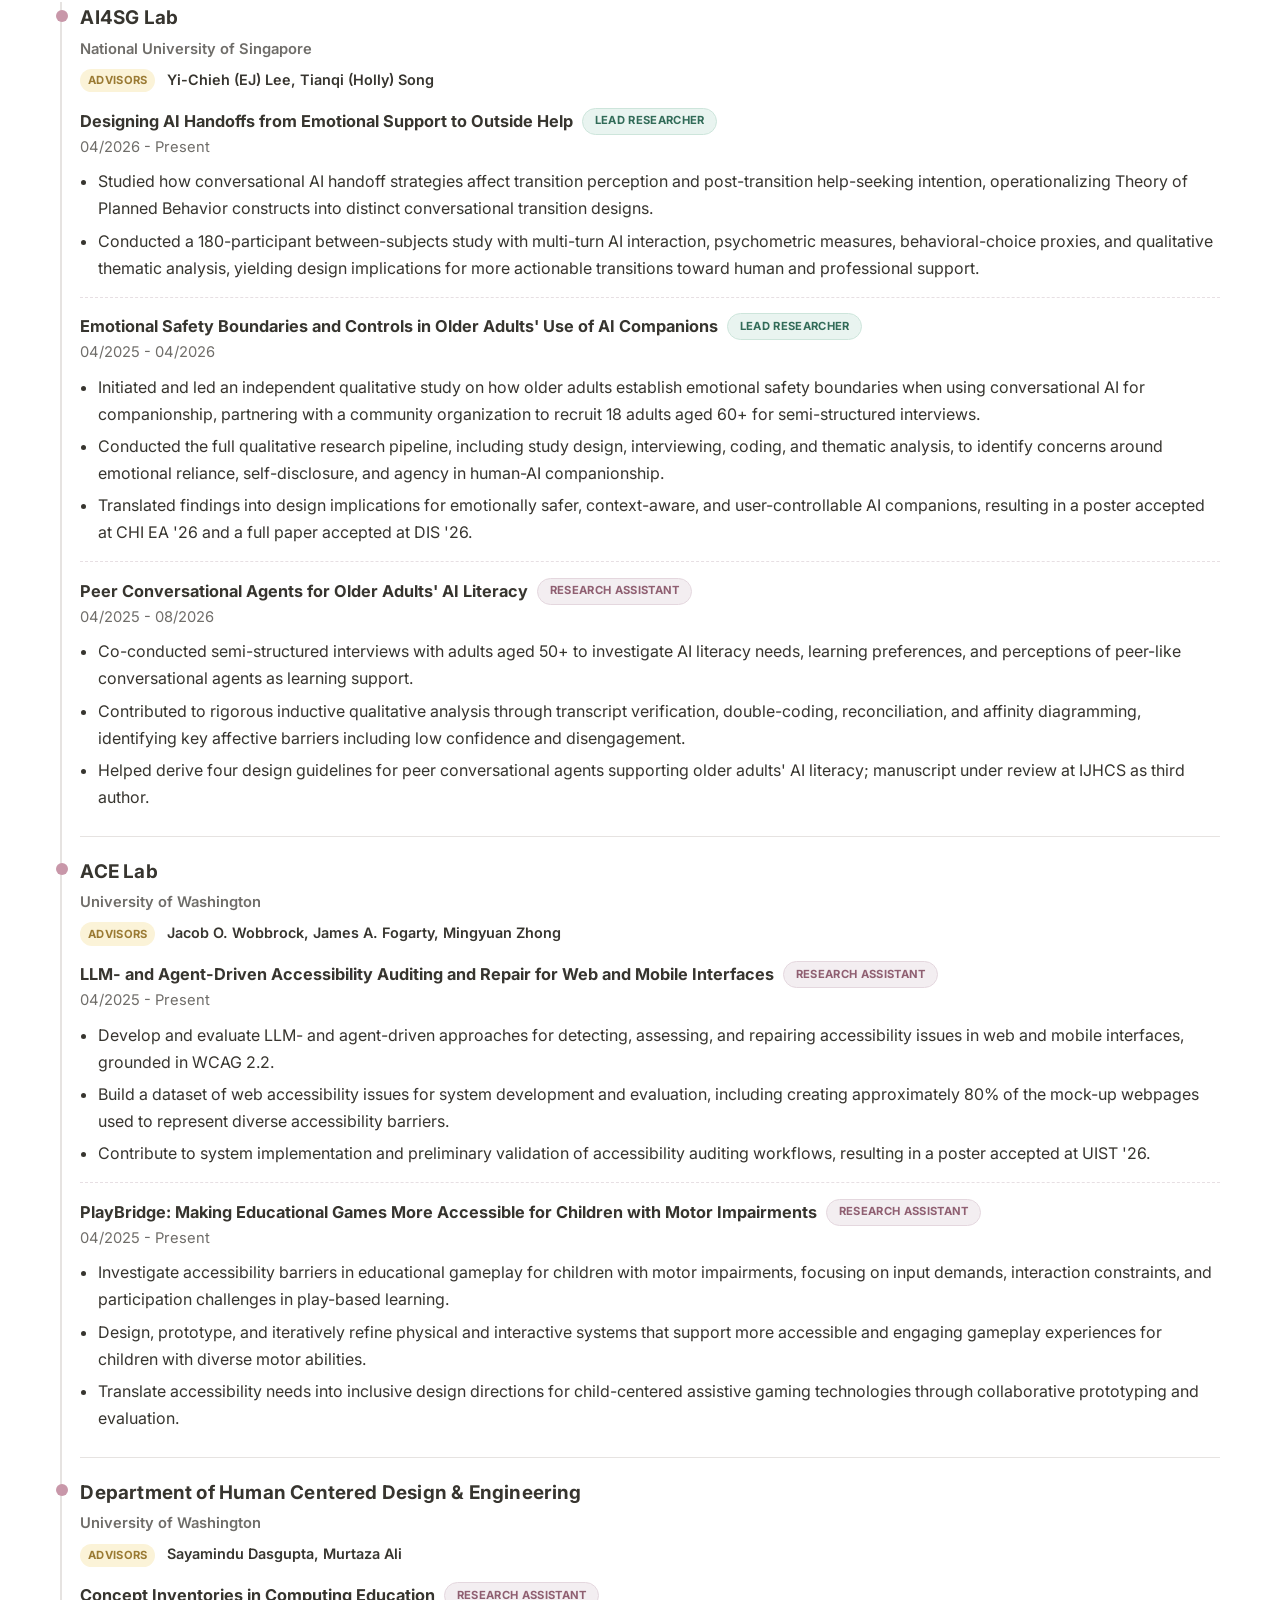
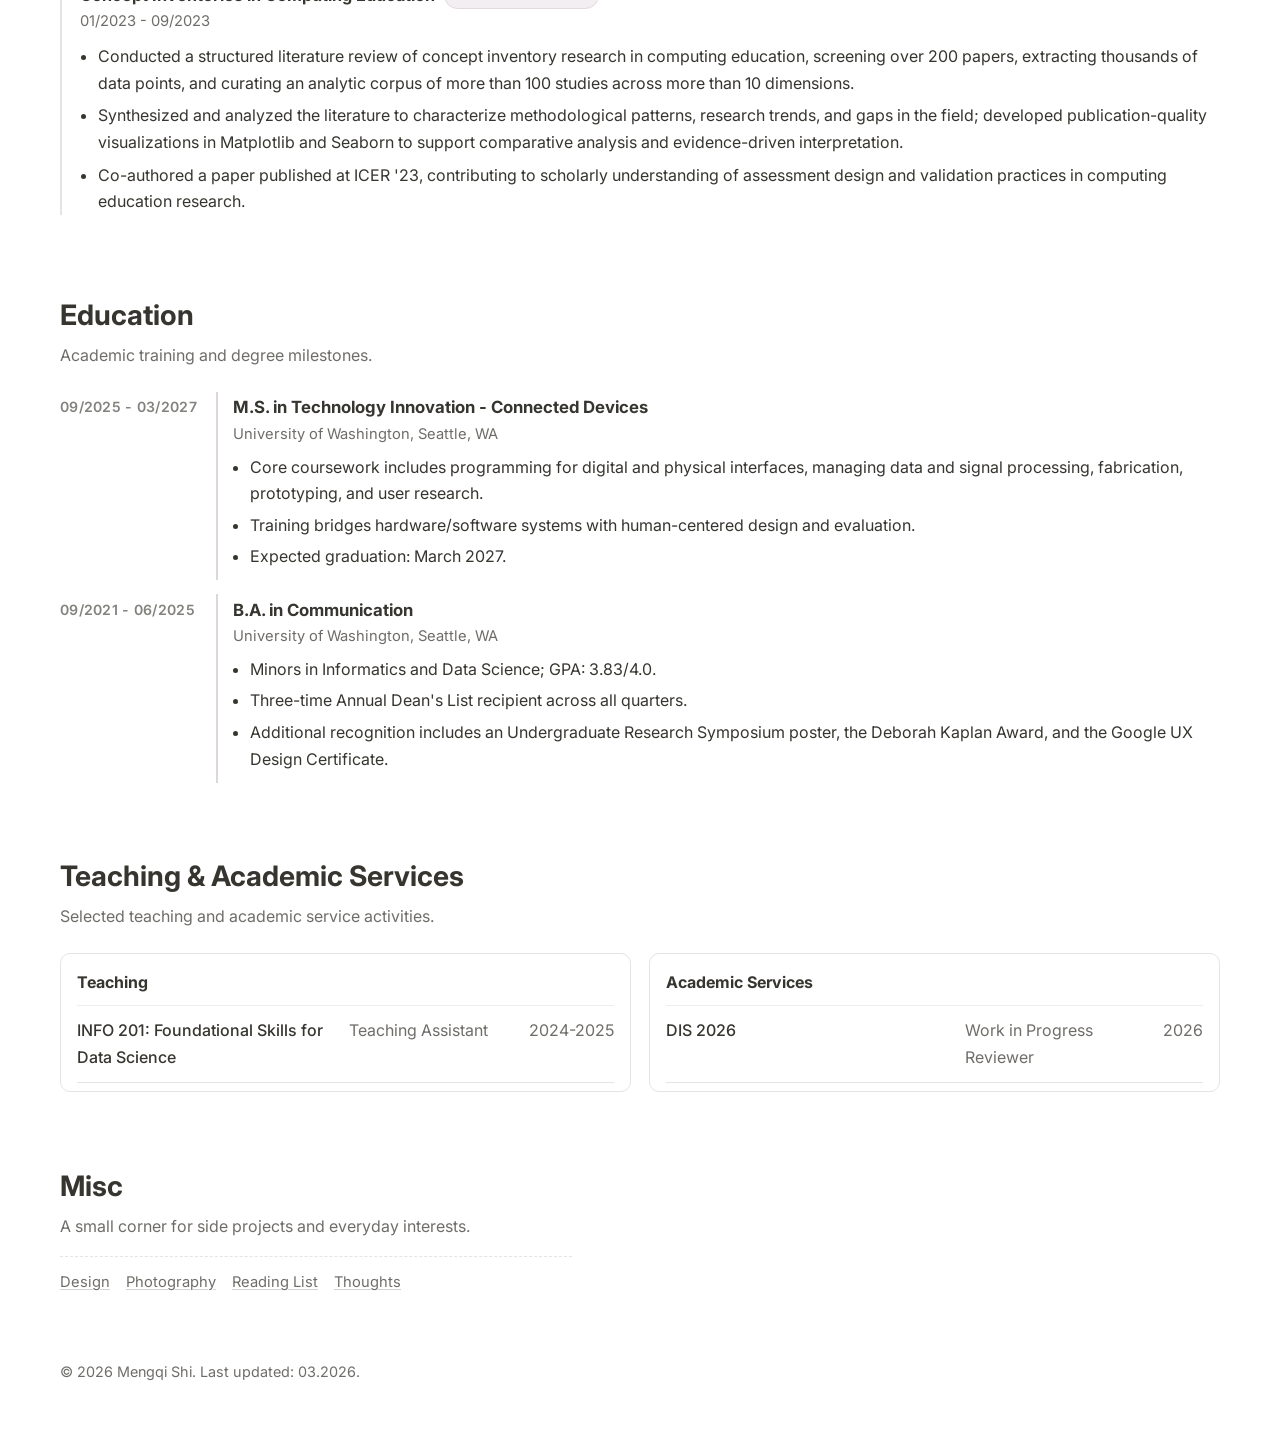
==== commit 03e70a96: "update publication" ====
--- a/index.html
+++ b/index.html
@@ -233,6 +233,23 @@
           </article>
 
           <article class="pub-item">
+            <img class="pub-thumb" src="assets/images/publications/AI_Learning2.png" alt="Paper thumbnail" />
+            <div class="pub-body">
+              <p class="pub-year">[IJHCS - FULL PAPER]</p>
+              <h3><em>Learn AI with AI: Designing Conversational Agents to Support Older Adults in Learning about AI</em></h3>
+              <p class="pub-meta">Eugene Tang KangJie, Tianqi Song, <strong>Mengqi Shi</strong>, Yi-Chieh Lee.</p>
+              <p class="pub-keywork"><strong>TL;DR: </strong> This work examines how conversational agents can support older adults in learning about AI. Across interviews and a comparative study, the findings suggest that peer-like agents can better foster engagement and support confidence, pointing to design opportunities for AI literacy tools tailored to older adults.</p>
+              <ul class="pub-tags" aria-label="Skills and methods">
+                <li class="tag-ai-literacy">AI Literacy</li>
+                <li class="tag-older-adults">Older Adults</li>
+                <li class="tag-conversational">Conversational AI</li>
+                <li class="tag-learning-design">Learning Design</li>
+              </ul>
+              <p class="pub-links"></p>
+            </div>
+          </article>
+
+          <article class="pub-item">
             <img class="pub-thumb" src="assets/images/publications/ABD_LLM_UIST.jpg" alt="Paper thumbnail" />
             <div class="pub-body">
               <p class="pub-year">[UIST 2026 - POSTER]</p>
@@ -281,22 +298,7 @@
             </div>
           </article>
 
-          <article class="pub-item">
-            <img class="pub-thumb" src="assets/images/publications/AI_Learning2.png" alt="Paper thumbnail" />
-            <div class="pub-body">
-              <p class="pub-year">[UNDER REVIEW AT IJHCS - FULL PAPER]</p>
-              <h3><em>Learn AI with AI: Designing Conversational Agents to Support Older Adults in Learning about AI</em></h3>
-              <p class="pub-meta">Eugene Tang KangJie, Tianqi Song, <strong>Mengqi Shi</strong>, Yi-Chieh Lee.</p>
-              <p class="pub-keywork"><strong>TL;DR: </strong> This work examines how conversational agents can support older adults in learning about AI. Across interviews and a comparative study, the findings suggest that peer-like agents can better foster engagement and support confidence, pointing to design opportunities for AI literacy tools tailored to older adults.</p>
-              <ul class="pub-tags" aria-label="Skills and methods">
-                <li class="tag-ai-literacy">AI Literacy</li>
-                <li class="tag-older-adults">Older Adults</li>
-                <li class="tag-conversational">Conversational AI</li>
-                <li class="tag-learning-design">Learning Design</li>
-              </ul>
-              <p class="pub-links"></p>
-            </div>
-          </article>
+
         </div>
       </section>
 
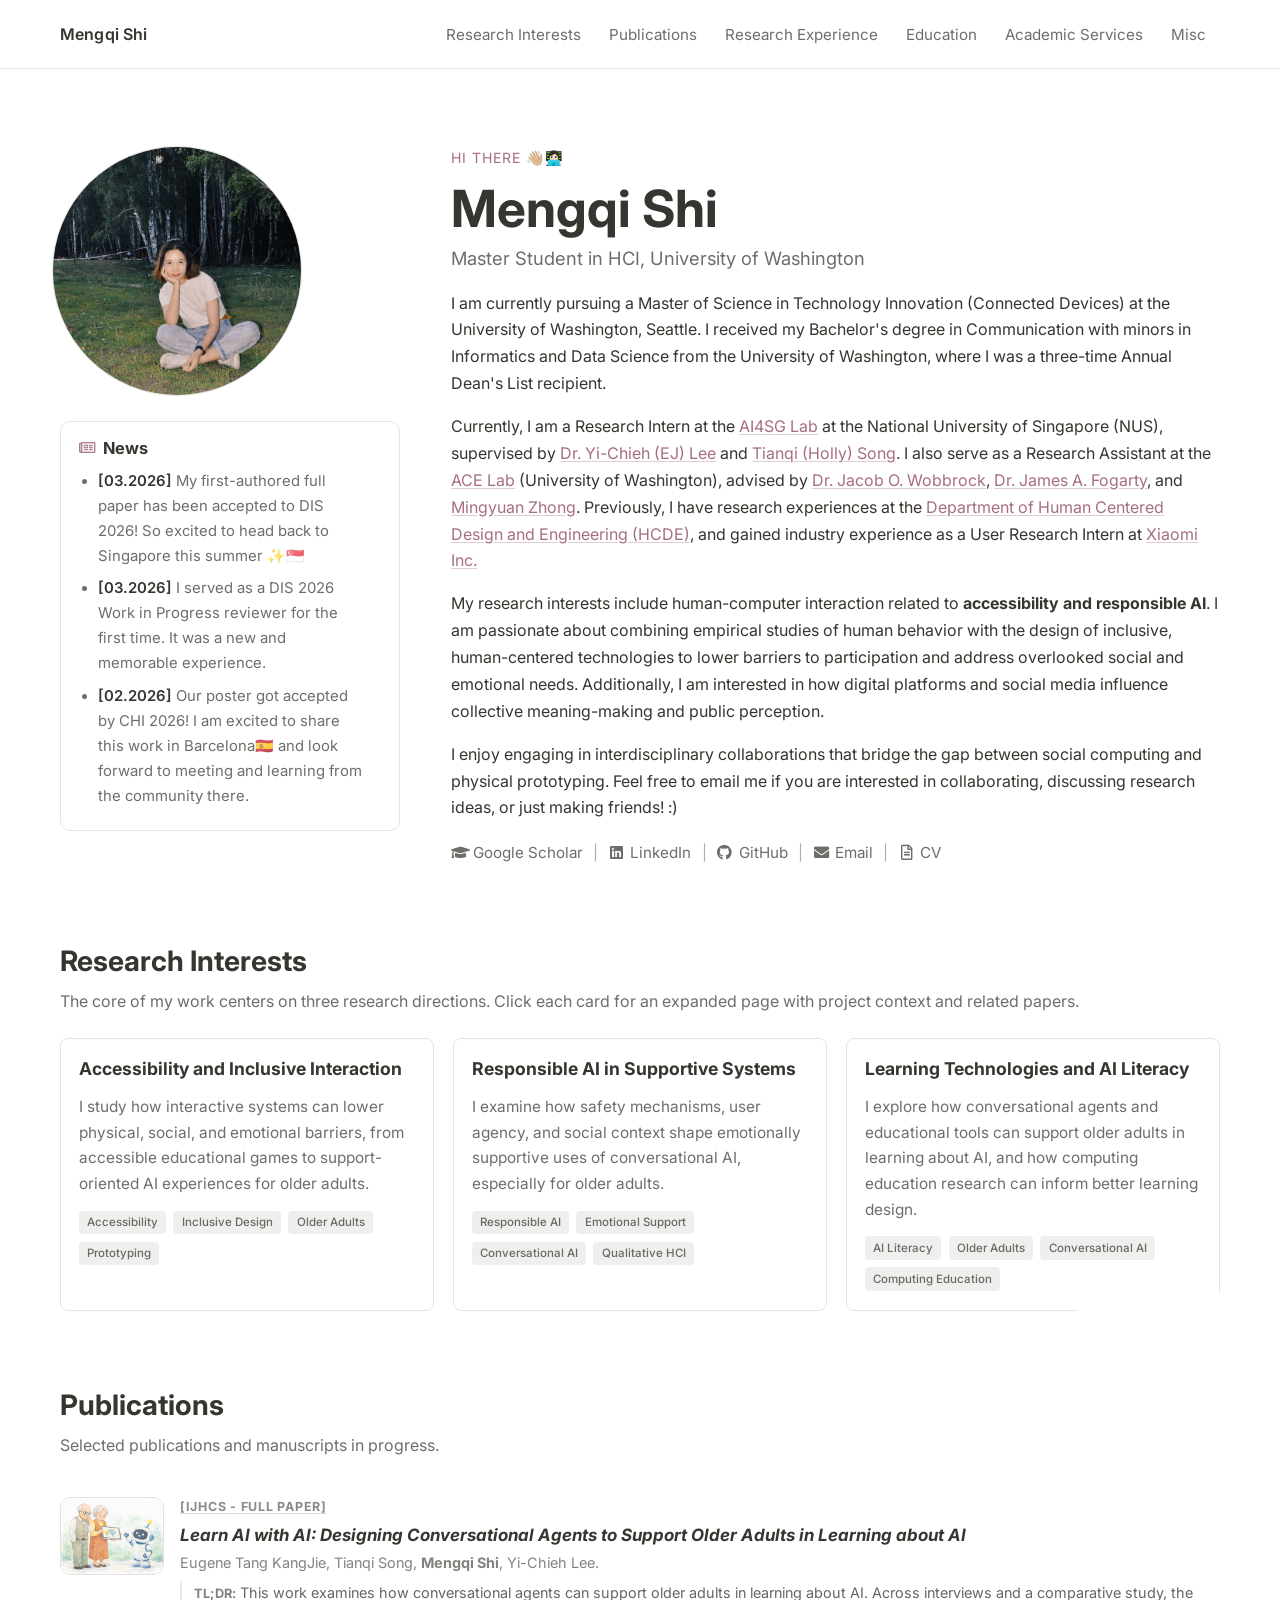
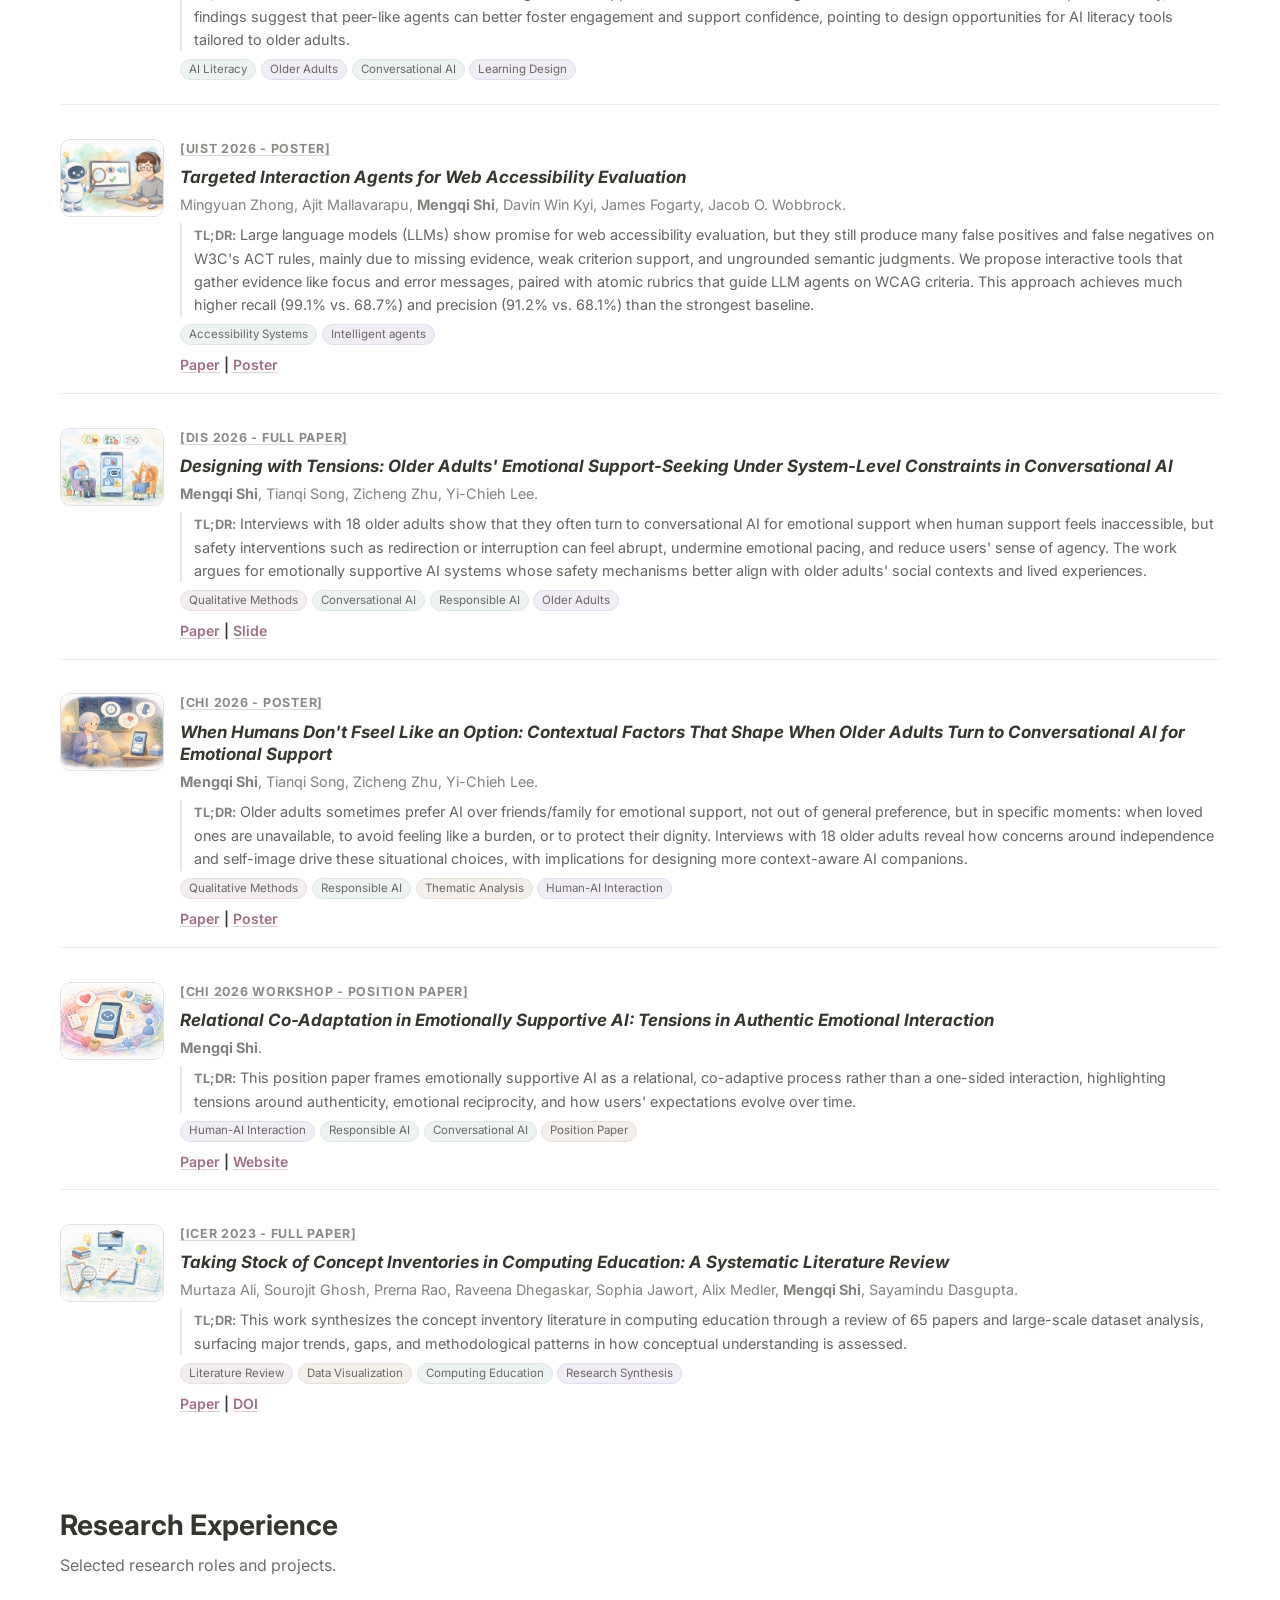
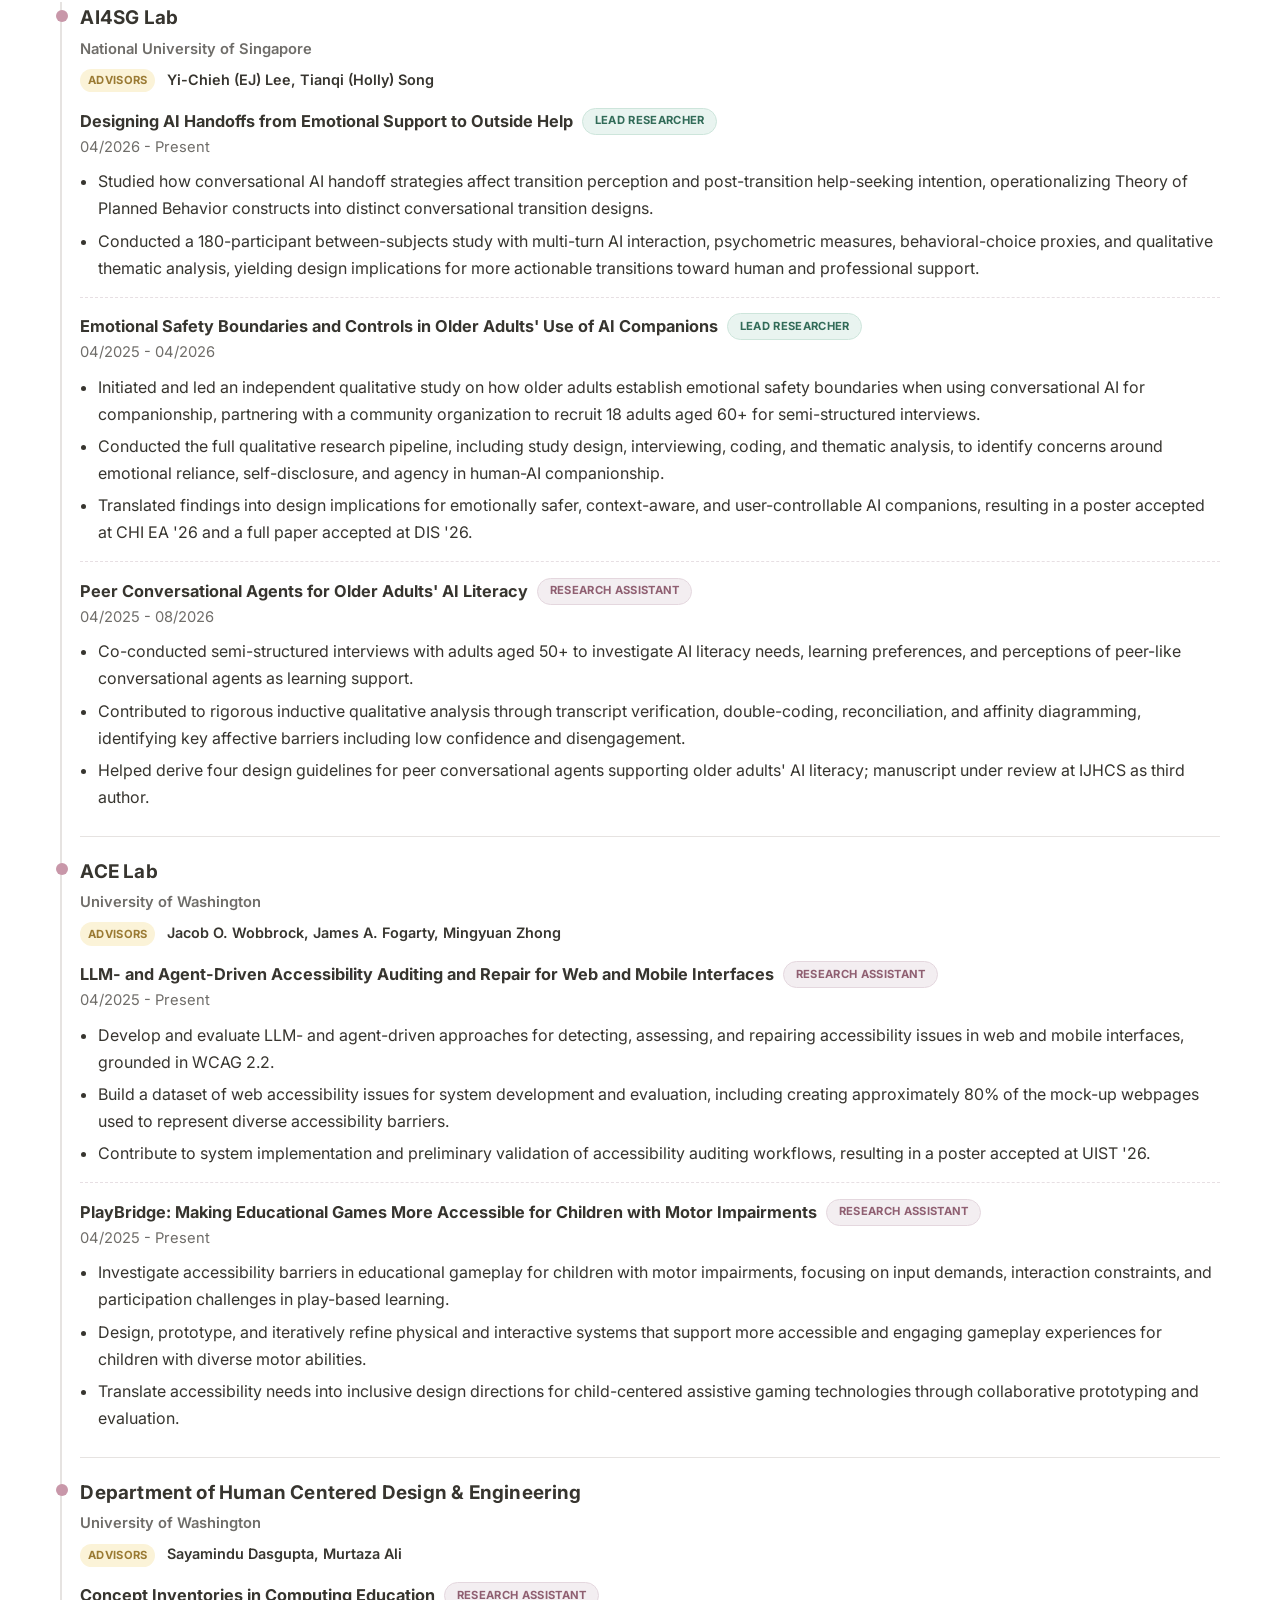
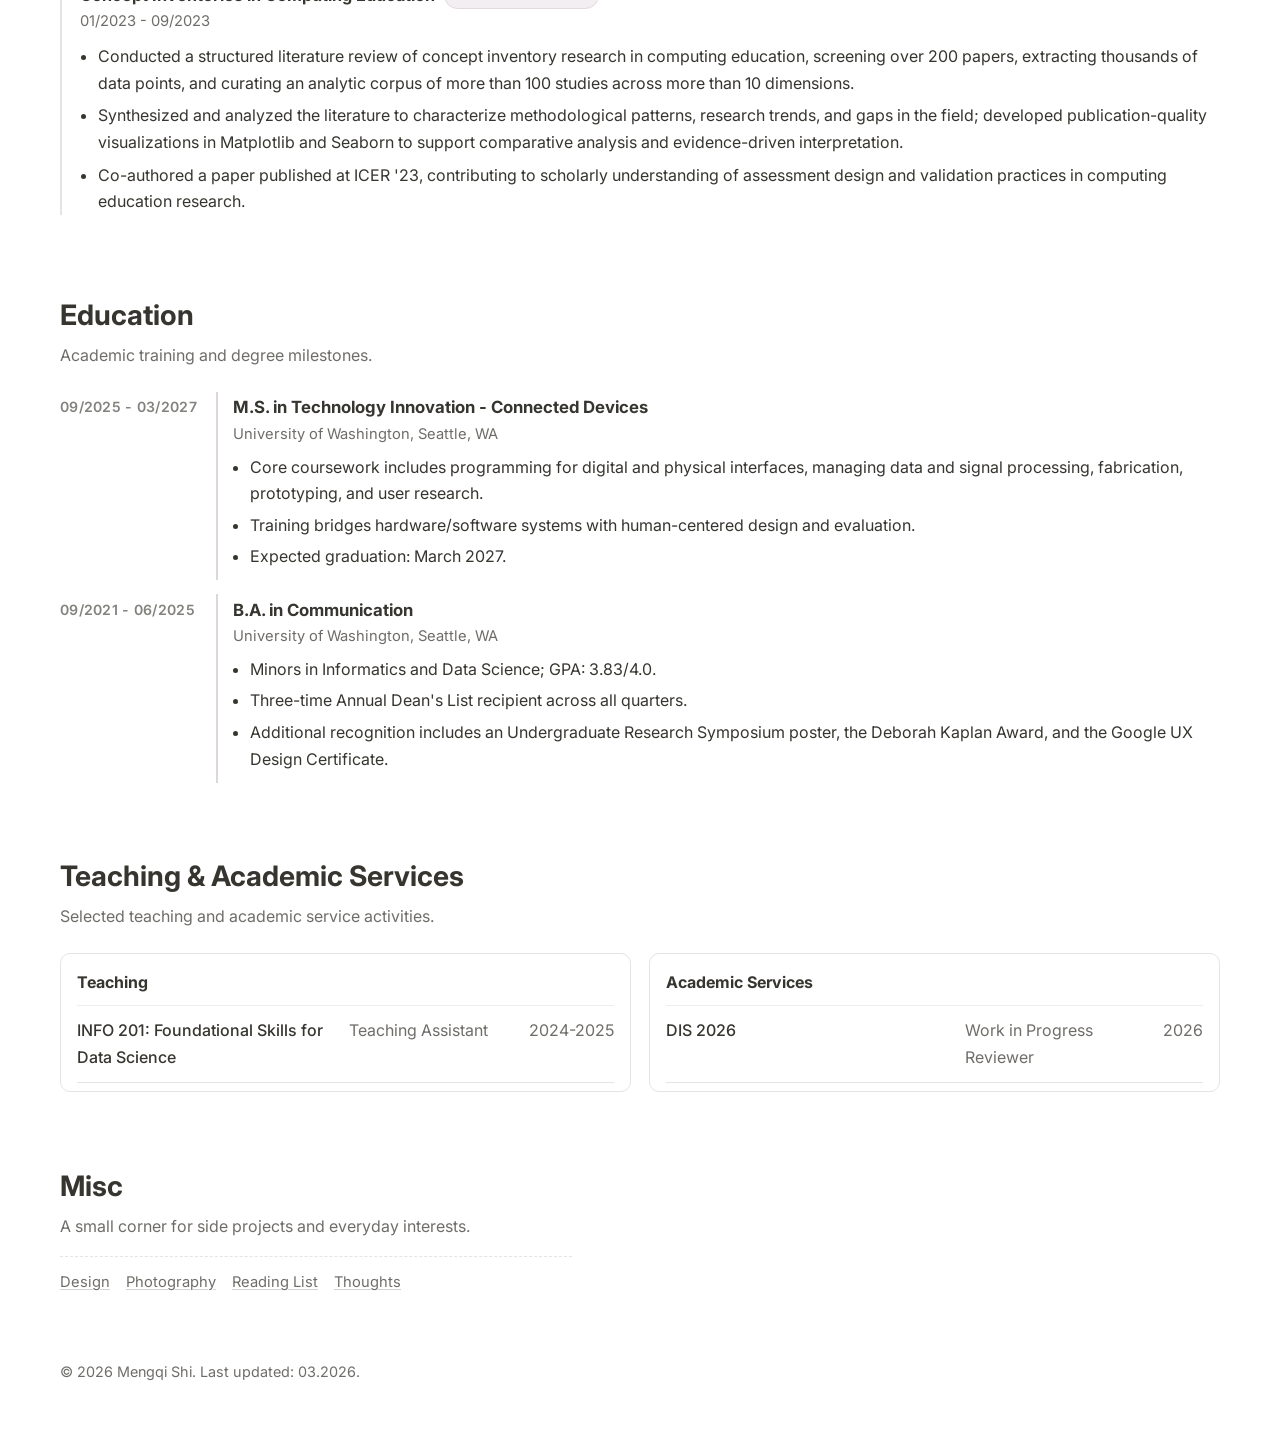
==== commit b44346a1: "update publication order" ====
--- a/index.html
+++ b/index.html
@@ -199,6 +199,38 @@
 
         <div class="publication-stream">
           <article class="pub-item">
+            <img class="pub-thumb" src="assets/images/publications/AI_Learning2.png" alt="Paper thumbnail" />
+            <div class="pub-body">
+              <p class="pub-year">[IJHCS - FULL PAPER]</p>
+              <h3><em>Learn AI with AI: Designing Conversational Agents to Support Older Adults in Learning about AI</em></h3>
+              <p class="pub-meta">Eugene Tang KangJie, Tianqi Song, <strong>Mengqi Shi</strong>, Yi-Chieh Lee.</p>
+              <p class="pub-keywork"><strong>TL;DR: </strong> This work examines how conversational agents can support older adults in learning about AI. Across interviews and a comparative study, the findings suggest that peer-like agents can better foster engagement and support confidence, pointing to design opportunities for AI literacy tools tailored to older adults.</p>
+              <ul class="pub-tags" aria-label="Skills and methods">
+                <li class="tag-ai-literacy">AI Literacy</li>
+                <li class="tag-older-adults">Older Adults</li>
+                <li class="tag-conversational">Conversational AI</li>
+                <li class="tag-learning-design">Learning Design</li>
+              </ul>
+              <p class="pub-links"></p>
+            </div>
+          </article>
+
+          <article class="pub-item">
+            <img class="pub-thumb" src="assets/images/publications/ABD_LLM_UIST.jpg" alt="Paper thumbnail" />
+            <div class="pub-body">
+              <p class="pub-year">[UIST 2026 - POSTER]</p>
+              <h3><em>Targeted Interaction Agents for Web Accessibility Evaluation</em></h3>
+              <p class="pub-meta">Mingyuan Zhong, Ajit Mallavarapu, <strong>Mengqi Shi</strong>, Davin Win Kyi, James Fogarty, Jacob O. Wobbrock.</p>
+              <p class="pub-keywork"><strong>TL;DR: </strong> Large language models (LLMs) show promise for web accessibility evaluation, but they still produce many false positives and false negatives on W3C's ACT rules, mainly due to missing evidence, weak criterion support, and ungrounded semantic judgments. We propose interactive tools that gather evidence like focus and error messages, paired with atomic rubrics that guide LLM agents on WCAG criteria. This approach achieves much higher recall (99.1% vs. 68.7%) and precision (91.2% vs. 68.1%) than the strongest baseline.</p>
+              <ul class="pub-tags" aria-label="Skills and methods">
+                <li class="tag-responsible">Accessibility Systems</li>
+                <li class="tag-hai">Intelligent agents</li>
+              </ul>
+              <p class="pub-links"><a href="https://doi.org/10.1145/3830397.3841898" target="_blank" rel="noreferrer">Paper</a> | <a href="https://drive.google.com/file/d/1xLssn6jtM6y8B5KM5z-5mNItq0Lwld-j/view?usp=sharing" target="_blank" rel="noreferrer">Poster</a></p>
+            </div>
+          </article>
+
+          <article class="pub-item">
             <img class="pub-thumb" src="assets/images/publications/AI_Emotional_Safety3.png" alt="Paper thumbnail" />
             <div class="pub-body">
               <p class="pub-year">[DIS 2026 - FULL PAPER]</p>
@@ -232,37 +264,6 @@
             </div>
           </article>
 
-          <article class="pub-item">
-            <img class="pub-thumb" src="assets/images/publications/AI_Learning2.png" alt="Paper thumbnail" />
-            <div class="pub-body">
-              <p class="pub-year">[IJHCS - FULL PAPER]</p>
-              <h3><em>Learn AI with AI: Designing Conversational Agents to Support Older Adults in Learning about AI</em></h3>
-              <p class="pub-meta">Eugene Tang KangJie, Tianqi Song, <strong>Mengqi Shi</strong>, Yi-Chieh Lee.</p>
-              <p class="pub-keywork"><strong>TL;DR: </strong> This work examines how conversational agents can support older adults in learning about AI. Across interviews and a comparative study, the findings suggest that peer-like agents can better foster engagement and support confidence, pointing to design opportunities for AI literacy tools tailored to older adults.</p>
-              <ul class="pub-tags" aria-label="Skills and methods">
-                <li class="tag-ai-literacy">AI Literacy</li>
-                <li class="tag-older-adults">Older Adults</li>
-                <li class="tag-conversational">Conversational AI</li>
-                <li class="tag-learning-design">Learning Design</li>
-              </ul>
-              <p class="pub-links"></p>
-            </div>
-          </article>
-
-          <article class="pub-item">
-            <img class="pub-thumb" src="assets/images/publications/ABD_LLM_UIST.jpg" alt="Paper thumbnail" />
-            <div class="pub-body">
-              <p class="pub-year">[UIST 2026 - POSTER]</p>
-              <h3><em>Targeted Interaction Agents for Web Accessibility Evaluation</em></h3>
-              <p class="pub-meta">Mingyuan Zhong, Ajit Mallavarapu, <strong>Mengqi Shi</strong>, Davin Win Kyi, James Fogarty, Jacob O. Wobbrock.</p>
-              <p class="pub-keywork"><strong>TL;DR: </strong> Large language models (LLMs) show promise for web accessibility evaluation, but they still produce many false positives and false negatives on W3C's ACT rules, mainly due to missing evidence, weak criterion support, and ungrounded semantic judgments. We propose interactive tools that gather evidence like focus and error messages, paired with atomic rubrics that guide LLM agents on WCAG criteria. This approach achieves much higher recall (99.1% vs. 68.7%) and precision (91.2% vs. 68.1%) than the strongest baseline.</p>
-              <ul class="pub-tags" aria-label="Skills and methods">
-                <li class="tag-responsible">Accessibility Systems</li>
-                <li class="tag-hai">Intelligent agents</li>
-              </ul>
-              <p class="pub-links"><a href="https://doi.org/10.1145/3830397.3841898" target="_blank" rel="noreferrer">Paper</a> | <a href="https://drive.google.com/file/d/1xLssn6jtM6y8B5KM5z-5mNItq0Lwld-j/view?usp=sharing" target="_blank" rel="noreferrer">Poster</a></p>
-            </div>
-          </article>
 
           <article class="pub-item">
             <img class="pub-thumb" src="assets/images/publications/position_paper.png" alt="Paper thumbnail" />
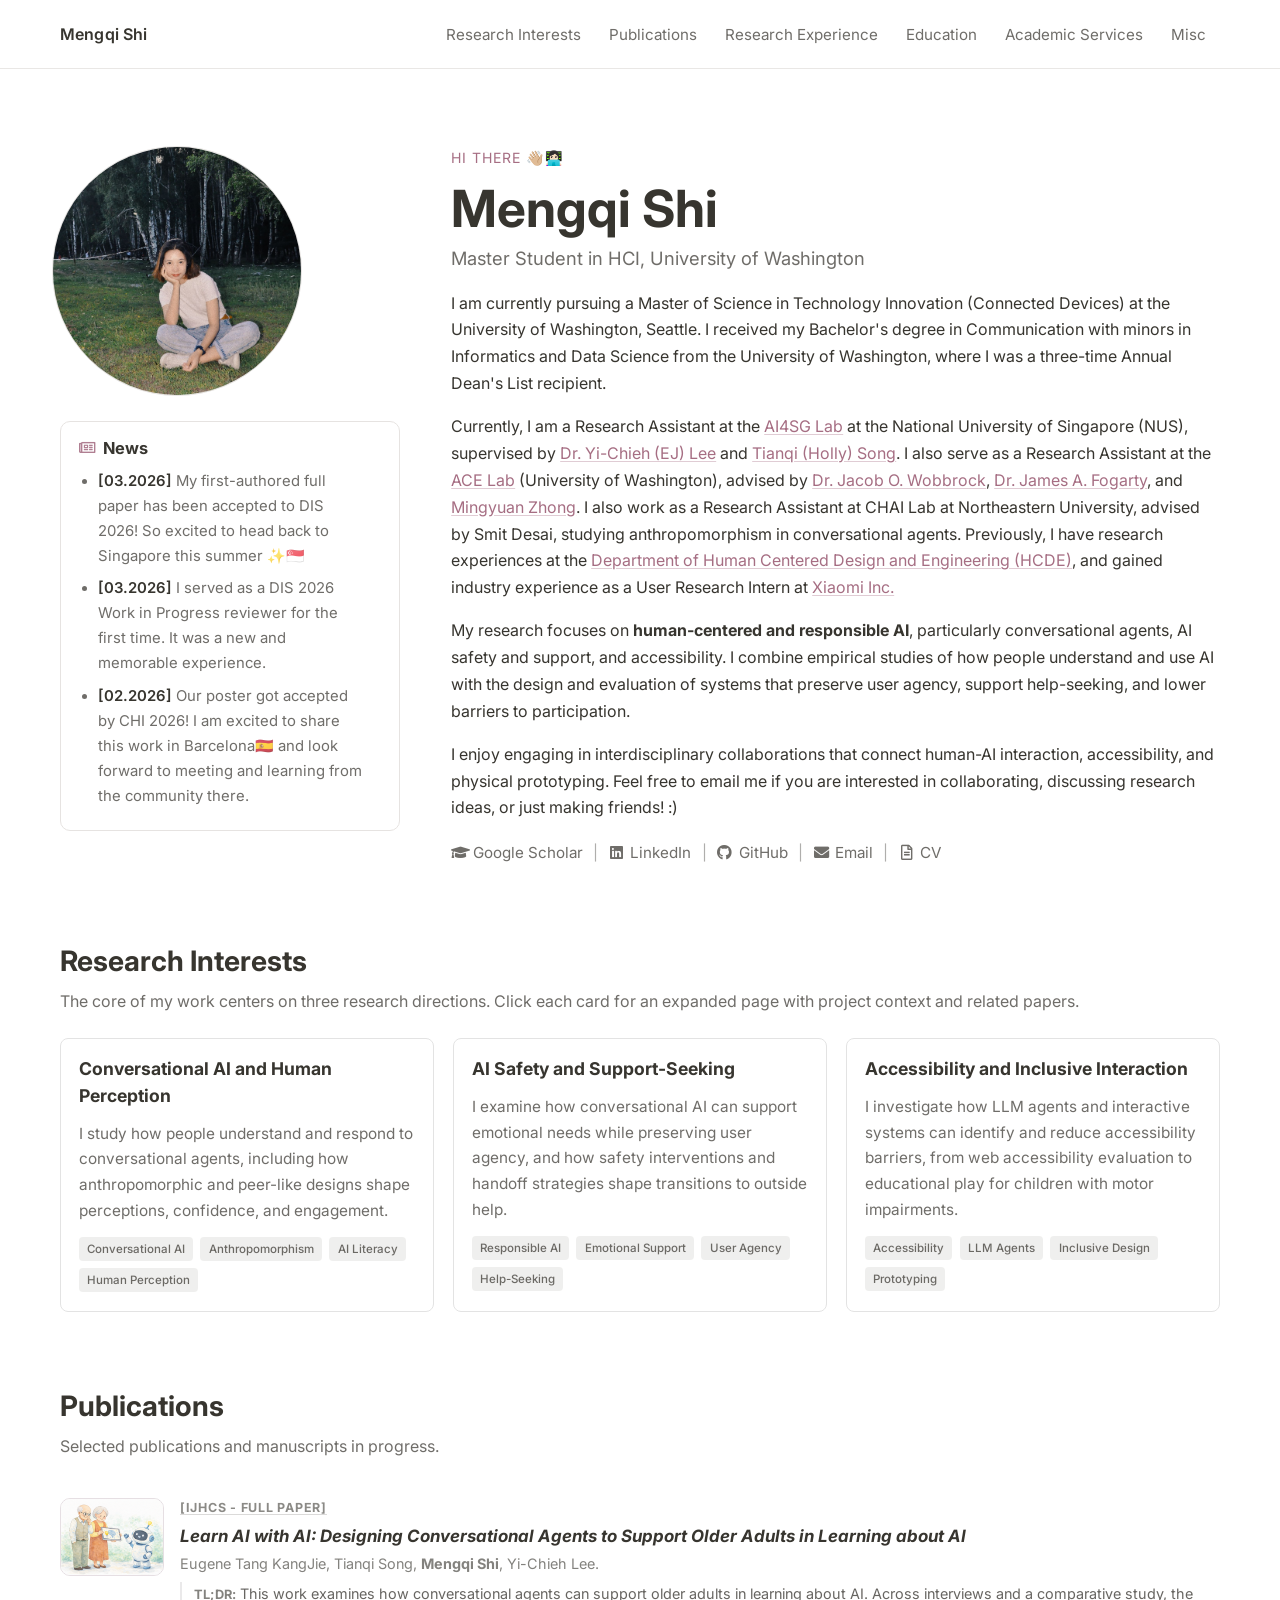
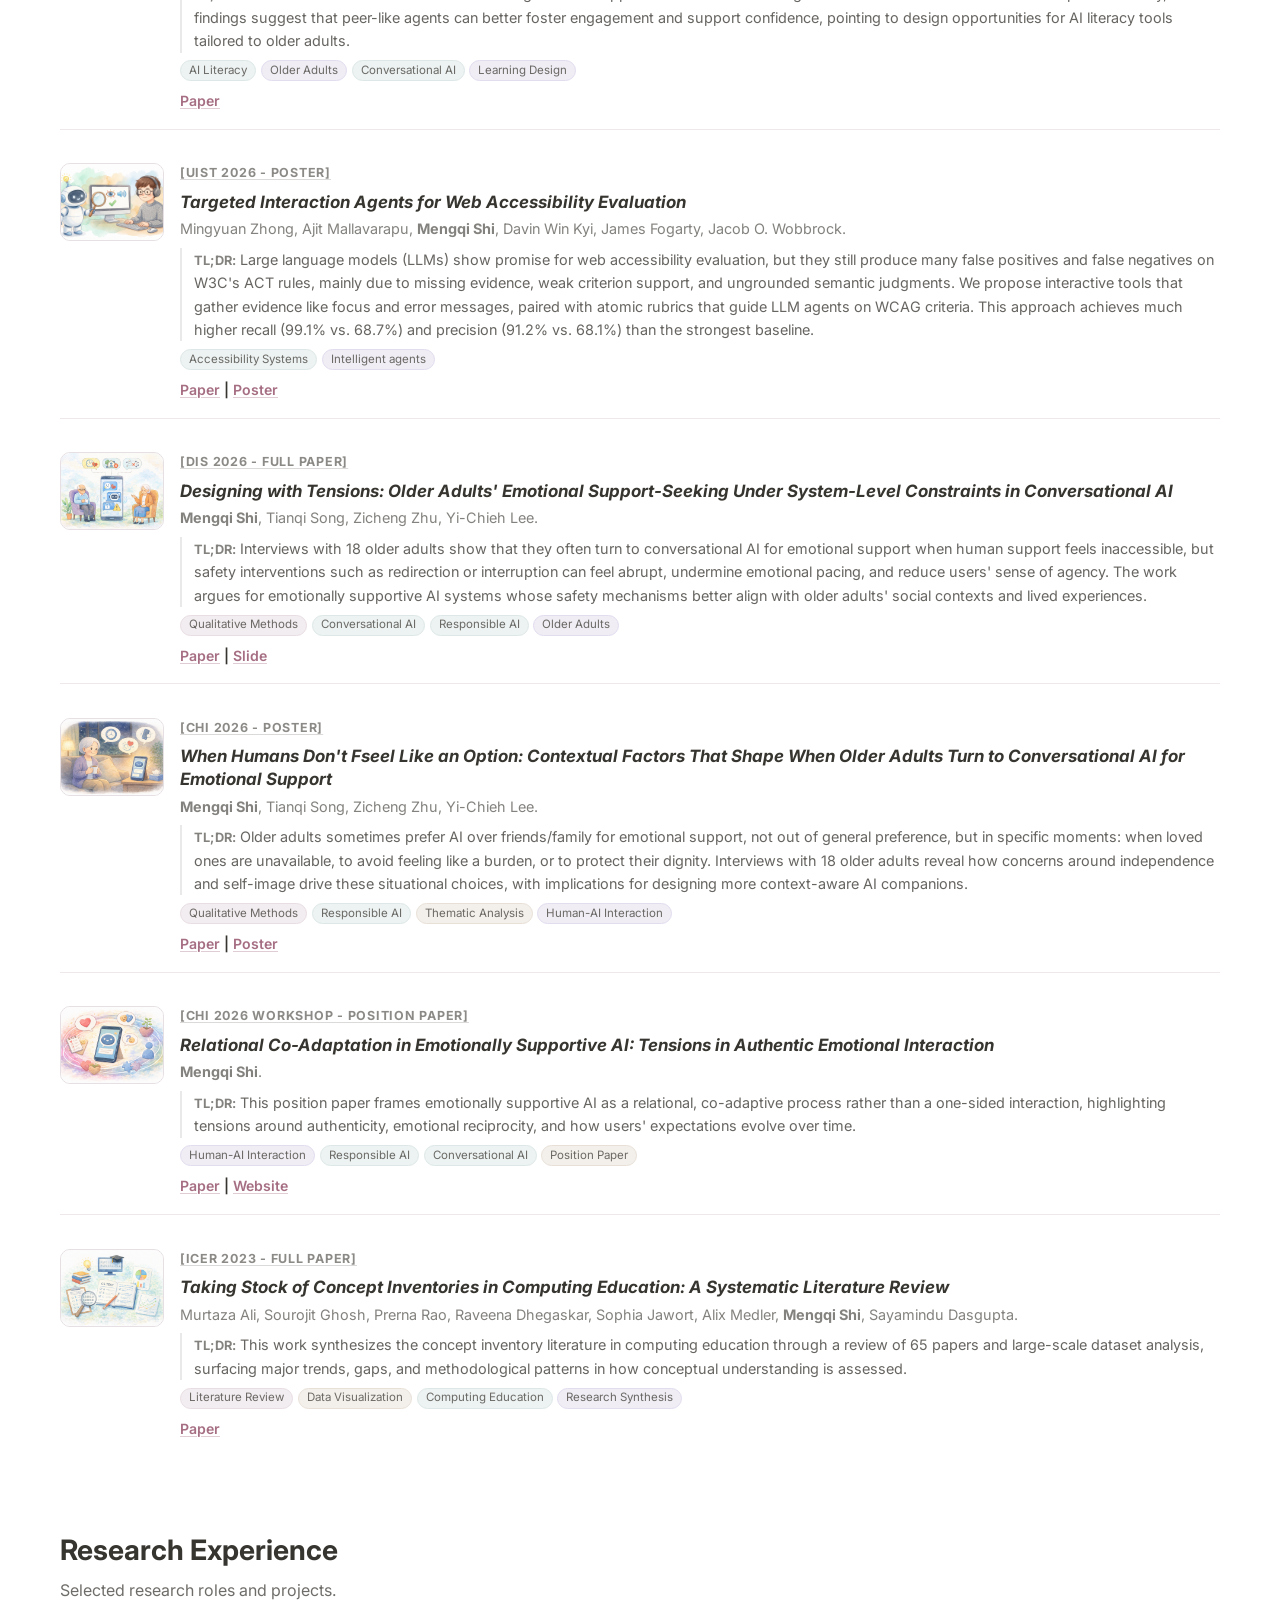
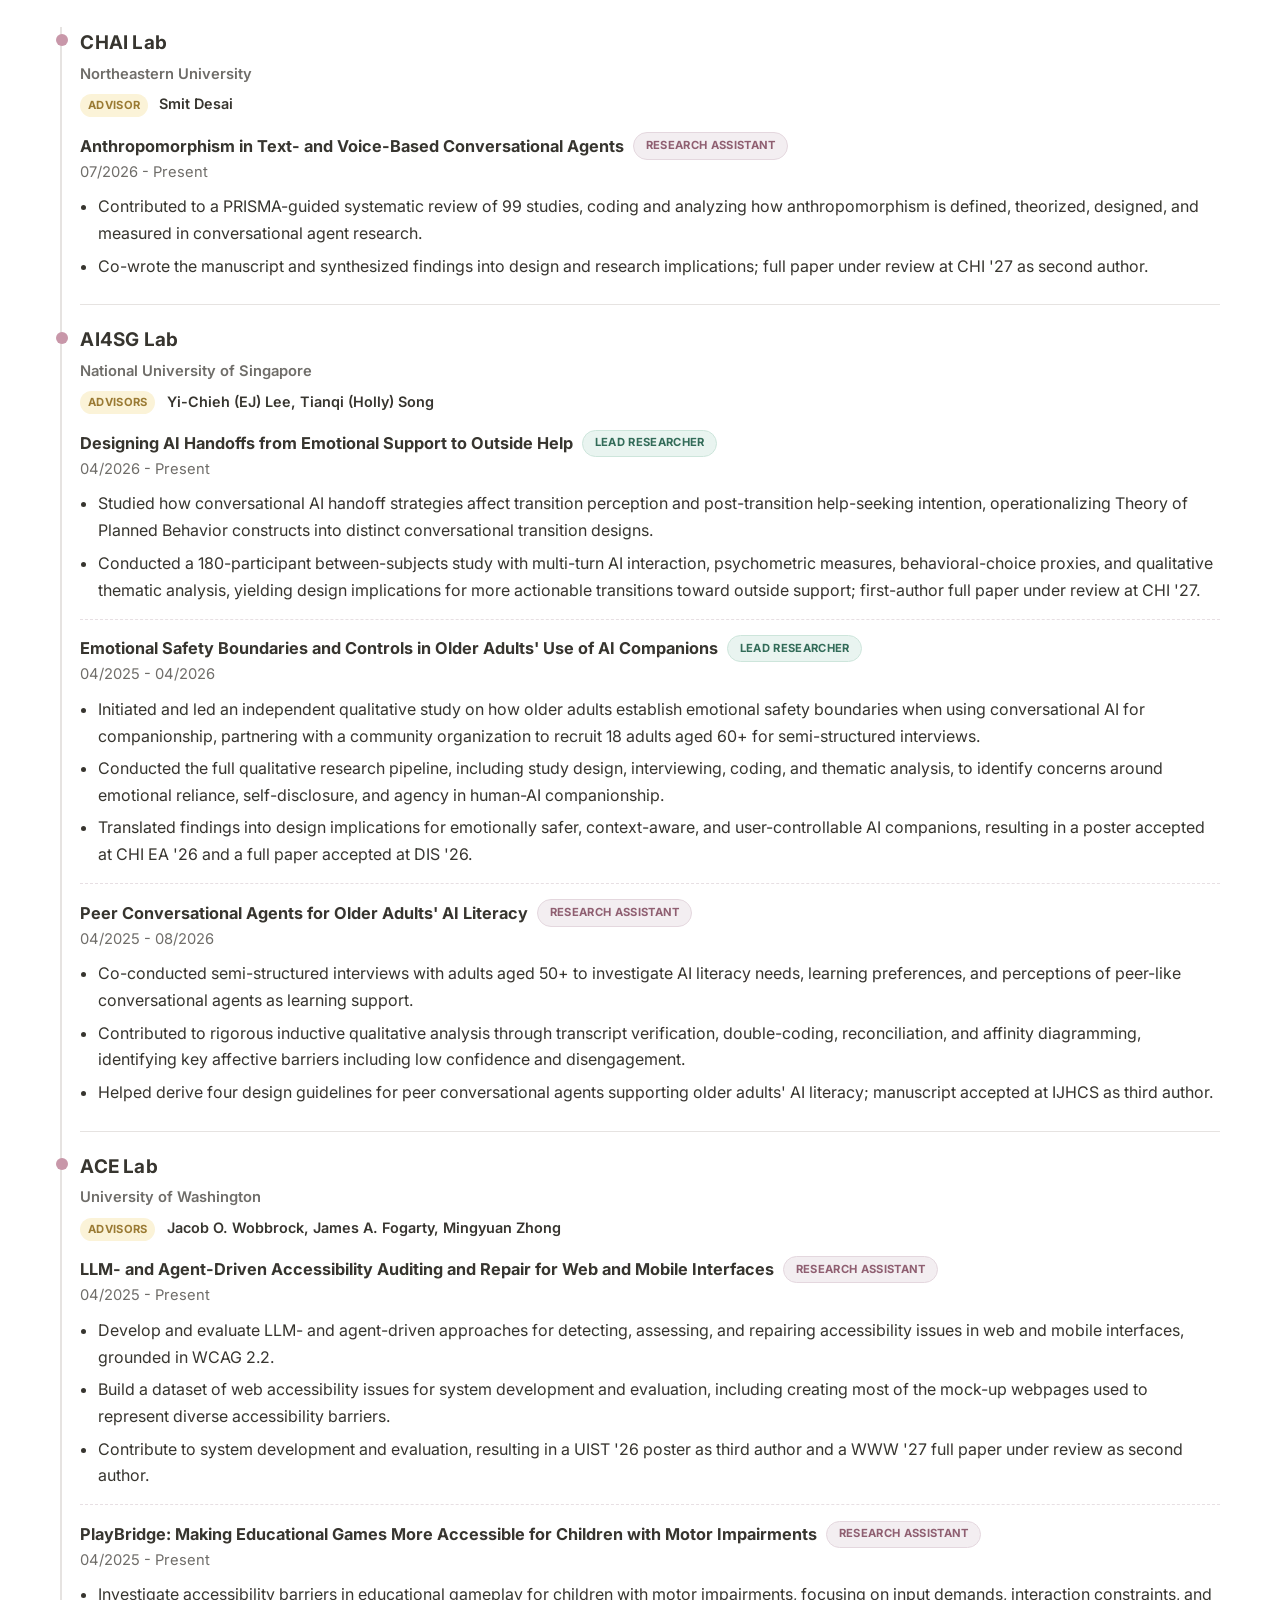
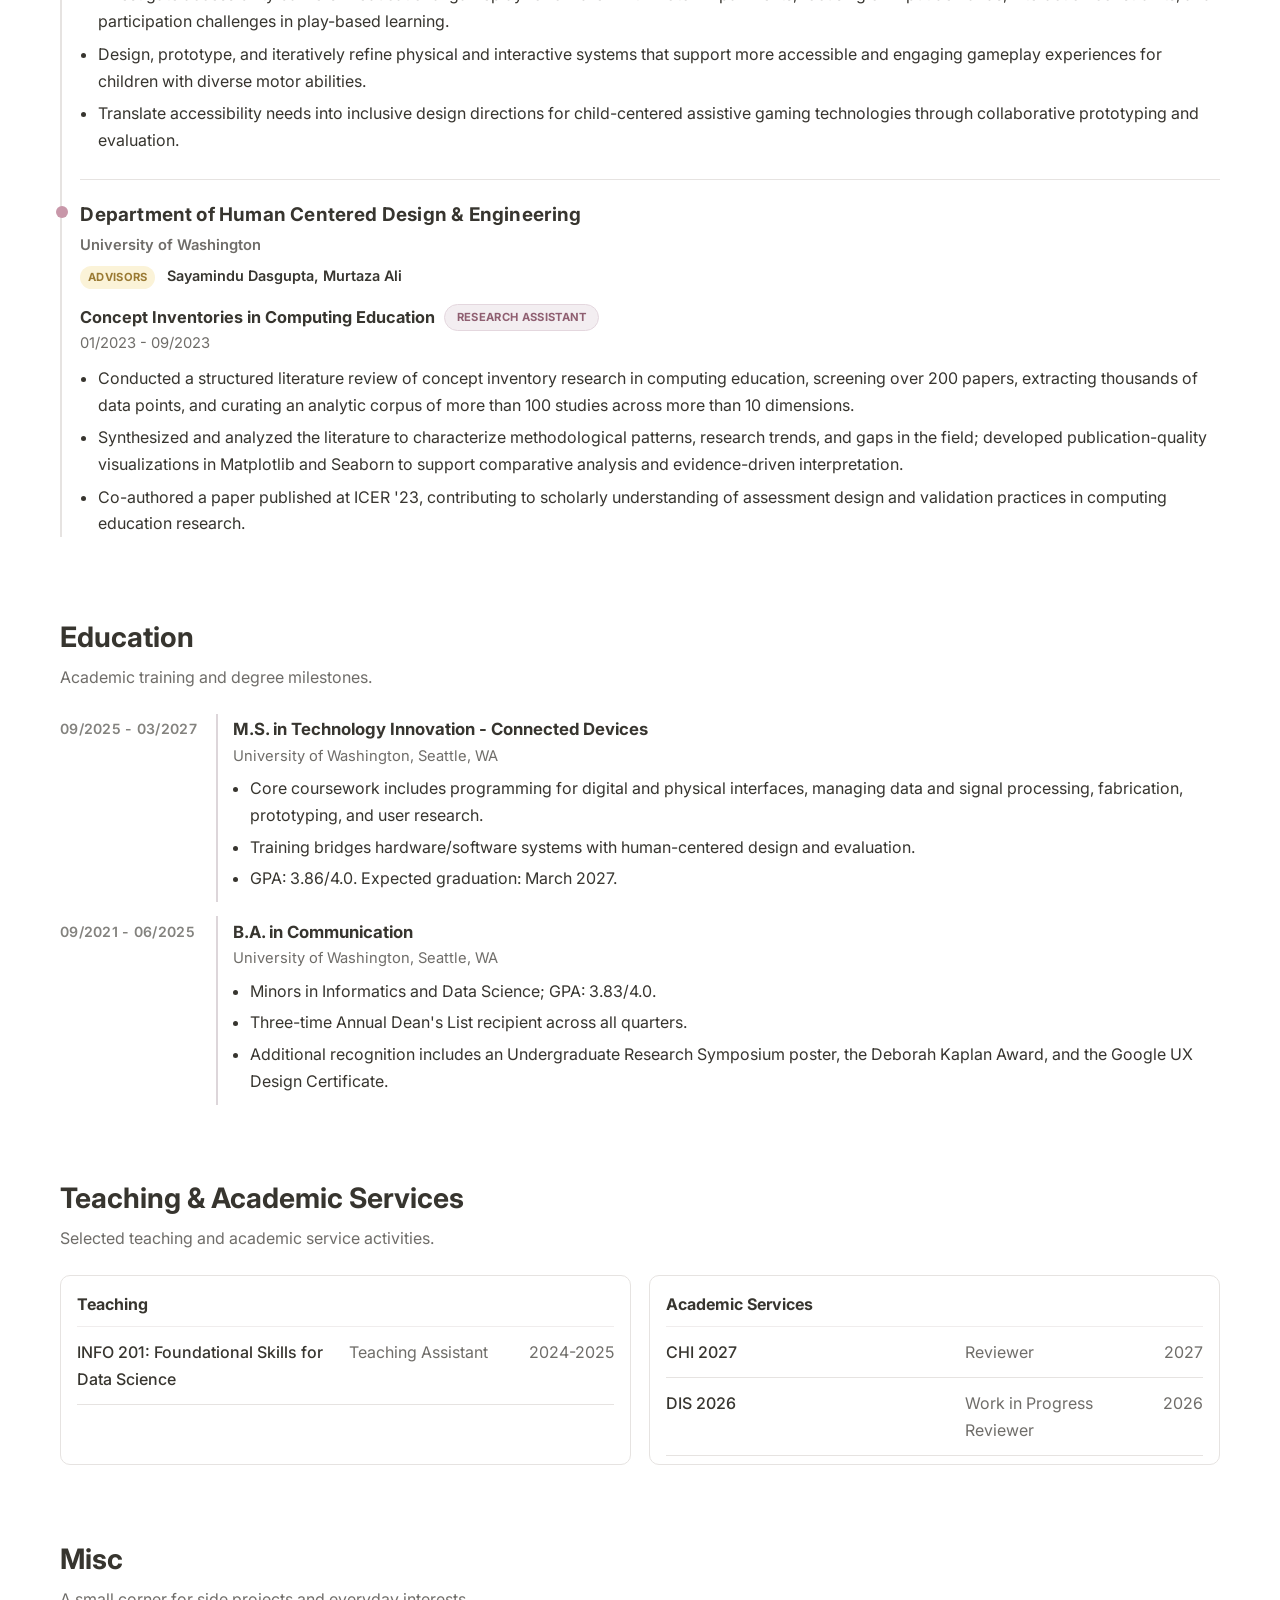
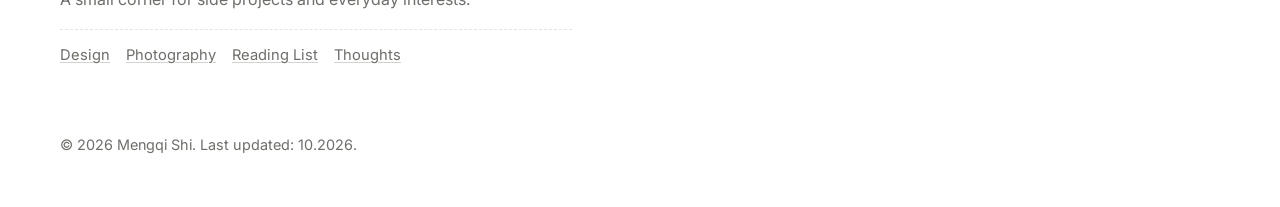
==== commit ec975510: "update webpage and new experience" ====
--- a/index.html
+++ b/index.html
@@ -98,7 +98,7 @@
               List recipient.
             </p>
             <p class="hero-bio">
-              Currently, I am a Research Intern at the
+              Currently, I am a Research Assistant at the
               <a href="https://www.ai4sg.org/about" target="_blank" rel="noreferrer">AI4SG Lab</a> at the National University of Singapore
               (NUS), supervised by
               <a href="https://www.yclee.net" target="_blank" rel="noreferrer">Dr. Yi-Chieh (EJ) Lee</a> and
@@ -106,21 +106,20 @@
               Assistant at the <a href="https://depts.washington.edu/acelab/" target="_blank" rel="noreferrer">ACE Lab</a> (University of Washington),
               advised by <a href="https://faculty.washington.edu/wobbrock/" target="_blank" rel="noreferrer">Dr. Jacob O. Wobbrock</a>,
               <a href="https://homes.cs.washington.edu/~jfogarty/" target="_blank" rel="noreferrer">Dr. James A. Fogarty</a>, and
-              <a href="https://jszh.github.io" target="_blank" rel="noreferrer">Mingyuan Zhong</a>. Previously, I have research
+              <a href="https://jszh.github.io" target="_blank" rel="noreferrer">Mingyuan Zhong</a>. I also work as a Research Assistant at CHAI Lab at Northeastern University, advised by Smit Desai, studying anthropomorphism in conversational agents. Previously, I have research
               experiences at the
               <a href="https://www.hcde.washington.edu" target="_blank" rel="noreferrer">Department of Human Centered Design and Engineering (HCDE)</a>, and gained industry
               experience as a User Research Intern at
               <a href="https://www.mi.com/us/" target="_blank" rel="noreferrer">Xiaomi Inc.</a>
             </p>
             <p class="hero-bio">
-              My research interests include human-computer interaction related to <strong>accessibility and responsible AI</strong>. I
-              am passionate about combining empirical studies of human behavior with the design of inclusive,
-              human-centered technologies to lower barriers to participation and address overlooked social and
-              emotional needs. Additionally, I am interested in how digital platforms and social media influence
-              collective meaning-making and public perception.
+              My research focuses on <strong>human-centered and responsible AI</strong>, particularly conversational agents,
+              AI safety and support, and accessibility. I combine empirical studies of how people understand and use AI
+              with the design and evaluation of systems that preserve user agency, support help-seeking, and lower
+              barriers to participation.
             </p>
             <p class="hero-bio">
-              I enjoy engaging in interdisciplinary collaborations that bridge the gap between social computing and
+              I enjoy engaging in interdisciplinary collaborations that connect human-AI interaction, accessibility, and
               physical prototyping. Feel free to email me if you are interested in collaborating, discussing research
               ideas, or just making friends! :)
             </p>
@@ -146,45 +145,45 @@
         </div>
 
         <div class="research-grid">
+          <a class="research-card" href="research/learning-technologies.html" aria-label="Open research page: Conversational AI and Human Perception">
+            <h3>Conversational AI and Human Perception</h3>
+            <p>
+              I study how people understand and respond to conversational agents, including how anthropomorphic and
+              peer-like designs shape perceptions, confidence, and engagement.
+            </p>
+            <ul class="tag-list" aria-label="Keywords">
+              <li>Conversational AI</li>
+              <li>Anthropomorphism</li>
+              <li>AI Literacy</li>
+              <li>Human Perception</li>
+            </ul>
+          </a>
+
+          <a class="research-card" href="research/responsible-evaluation.html" aria-label="Open research page: AI Safety and Support-Seeking">
+            <h3>AI Safety and Support-Seeking</h3>
+            <p>
+              I examine how conversational AI can support emotional needs while preserving user agency, and how safety
+              interventions and handoff strategies shape transitions to outside help.
+            </p>
+            <ul class="tag-list" aria-label="Keywords">
+              <li>Responsible AI</li>
+              <li>Emotional Support</li>
+              <li>User Agency</li>
+              <li>Help-Seeking</li>
+            </ul>
+          </a>
+
           <a class="research-card" href="research/human-ai-collaboration.html" aria-label="Open research page: Accessibility and Inclusive Interaction">
             <h3>Accessibility and Inclusive Interaction</h3>
             <p>
-              I study how interactive systems can lower physical, social, and emotional barriers, from accessible
-              educational games to support-oriented AI experiences for older adults.
+              I investigate how LLM agents and interactive systems can identify and reduce accessibility barriers, from
+              web accessibility evaluation to educational play for children with motor impairments.
             </p>
             <ul class="tag-list" aria-label="Keywords">
               <li>Accessibility</li>
+              <li>LLM Agents</li>
               <li>Inclusive Design</li>
-              <li>Older Adults</li>
               <li>Prototyping</li>
-            </ul>
-          </a>
-
-          <a class="research-card" href="research/responsible-evaluation.html" aria-label="Open research page: Responsible AI in Supportive Systems">
-            <h3>Responsible AI in Supportive Systems</h3>
-            <p>
-              I examine how safety mechanisms, user agency, and social context shape emotionally supportive uses of
-              conversational AI, especially for older adults.
-            </p>
-            <ul class="tag-list" aria-label="Keywords">
-              <li>Responsible AI</li>
-              <li>Emotional Support</li>
-              <li>Conversational AI</li>
-              <li>Qualitative HCI</li>
-            </ul>
-          </a>
-
-          <a class="research-card" href="research/learning-technologies.html" aria-label="Open research page: Learning Technologies and AI Literacy">
-            <h3>Learning Technologies and AI Literacy</h3>
-            <p>
-              I explore how conversational agents and educational tools can support older adults in learning about AI,
-              and how computing education research can inform better learning design.
-            </p>
-            <ul class="tag-list" aria-label="Keywords">
-              <li>AI Literacy</li>
-              <li>Older Adults</li>
-              <li>Conversational AI</li>
-              <li>Computing Education</li>
             </ul>
           </a>
         </div>
@@ -211,7 +210,7 @@
                 <li class="tag-conversational">Conversational AI</li>
                 <li class="tag-learning-design">Learning Design</li>
               </ul>
-              <p class="pub-links"></p>
+              <p class="pub-links"><a href="https://www.sciencedirect.com/science/article/pii/S1071581926002284?via%3Dihub" target="_blank" rel="noreferrer">Paper</a></p>
             </div>
           </article>
 
@@ -295,7 +294,7 @@
                 <li class="tag-computing-ed">Computing Education</li>
                 <li class="tag-synthesis">Research Synthesis</li>
               </ul>
-              <p class="pub-links"><a href="assets/images/publications/3568813.3600120.pdf">Paper</a> | <a href="https://dl.acm.org/doi/10.1145/3568813.3600120" target="_blank" rel="noreferrer">DOI</a></p>
+              <p class="pub-links"><a href="https://dl.acm.org/doi/10.1145/3568813.3600120" target="_blank" rel="noreferrer">Paper</a></p>
             </div>
           </article>
 
@@ -311,6 +310,22 @@
         </div>
 
         <div class="timeline" role="list">
+          <article class="timeline-item" role="listitem">
+            <header class="timeline-header">
+              <p class="timeline-lab">CHAI Lab</p>
+              <p class="timeline-inst">Northeastern University</p>
+              <p class="timeline-advisors"><span>Advisor</span> Smit Desai</p>
+            </header>
+            <div class="project-block">
+              <h3>Anthropomorphism in Text- and Voice-Based Conversational Agents <span class="role-badge role-badge--assistant">Research Assistant</span></h3>
+              <p class="meta-line">07/2026 - Present</p>
+              <ul>
+                <li>Contributed to a PRISMA-guided systematic review of 99 studies, coding and analyzing how anthropomorphism is defined, theorized, designed, and measured in conversational agent research.</li>
+                <li>Co-wrote the manuscript and synthesized findings into design and research implications; full paper under review at CHI '27 as second author.</li>
+              </ul>
+            </div>
+          </article>
+
           <article class="timeline-item" role="listitem">
             <header class="timeline-header">
               <p class="timeline-lab">AI4SG Lab</p>
@@ -323,7 +338,7 @@
               <p class="meta-line">04/2026 - Present</p>
               <ul>
                 <li>Studied how conversational AI handoff strategies affect transition perception and post-transition help-seeking intention, operationalizing Theory of Planned Behavior constructs into distinct conversational transition designs.</li>
-                <li>Conducted a 180-participant between-subjects study with multi-turn AI interaction, psychometric measures, behavioral-choice proxies, and qualitative thematic analysis, yielding design implications for more actionable transitions toward human and professional support.</li>
+                <li>Conducted a 180-participant between-subjects study with multi-turn AI interaction, psychometric measures, behavioral-choice proxies, and qualitative thematic analysis, yielding design implications for more actionable transitions toward outside support; first-author full paper under review at CHI '27.</li>
               </ul>
             </div>
 
@@ -343,7 +358,7 @@
               <ul>
                 <li>Co-conducted semi-structured interviews with adults aged 50+ to investigate AI literacy needs, learning preferences, and perceptions of peer-like conversational agents as learning support.</li>
                 <li>Contributed to rigorous inductive qualitative analysis through transcript verification, double-coding, reconciliation, and affinity diagramming, identifying key affective barriers including low confidence and disengagement.</li>
-                <li>Helped derive four design guidelines for peer conversational agents supporting older adults' AI literacy; manuscript under review at IJHCS as third author.</li>
+                <li>Helped derive four design guidelines for peer conversational agents supporting older adults' AI literacy; manuscript accepted at IJHCS as third author.</li>
               </ul>
             </div>
           </article>
@@ -360,8 +375,8 @@
               <p class="meta-line">04/2025 - Present</p>
               <ul>
                 <li>Develop and evaluate LLM- and agent-driven approaches for detecting, assessing, and repairing accessibility issues in web and mobile interfaces, grounded in WCAG 2.2.</li>
-                <li>Build a dataset of web accessibility issues for system development and evaluation, including creating approximately 80% of the mock-up webpages used to represent diverse accessibility barriers.</li>
-                <li>Contribute to system implementation and preliminary validation of accessibility auditing workflows, resulting in a poster accepted at UIST '26.</li>
+                <li>Build a dataset of web accessibility issues for system development and evaluation, including creating most of the mock-up webpages used to represent diverse accessibility barriers.</li>
+                <li>Contribute to system development and evaluation, resulting in a UIST '26 poster as third author and a WWW '27 full paper under review as second author.</li>
               </ul>
             </div>
 
@@ -411,7 +426,7 @@
               <ul>
                 <li>Core coursework includes programming for digital and physical interfaces, managing data and signal processing, fabrication, prototyping, and user research.</li>
                 <li>Training bridges hardware/software systems with human-centered design and evaluation.</li>
-                <li>Expected graduation: March 2027.</li>
+                <li>GPA: 3.86/4.0. Expected graduation: March 2027.</li>
               </ul>
             </div>
           </article>
@@ -454,6 +469,11 @@
             <h3>Academic Services</h3>
             <ul class="structured-list">
               <li>
+                <span class="item-name">CHI 2027</span>
+                <span class="item-role">Reviewer</span>
+                <span class="item-year">2027</span>
+              </li>
+              <li>
                 <span class="item-name">DIS 2026</span>
                 <span class="item-role">Work in Progress Reviewer</span>
                 <span class="item-year">2026</span>
@@ -487,7 +507,7 @@
     </main>
 
     <footer class="site-footer container">
-      <p>© 2026 Mengqi Shi. Last updated: 03.2026.</p>
+      <p>© 2026 Mengqi Shi. Last updated: 10.2026.</p>
     </footer>
 
     <script src="js/cursor-trail.js?v=6"></script>
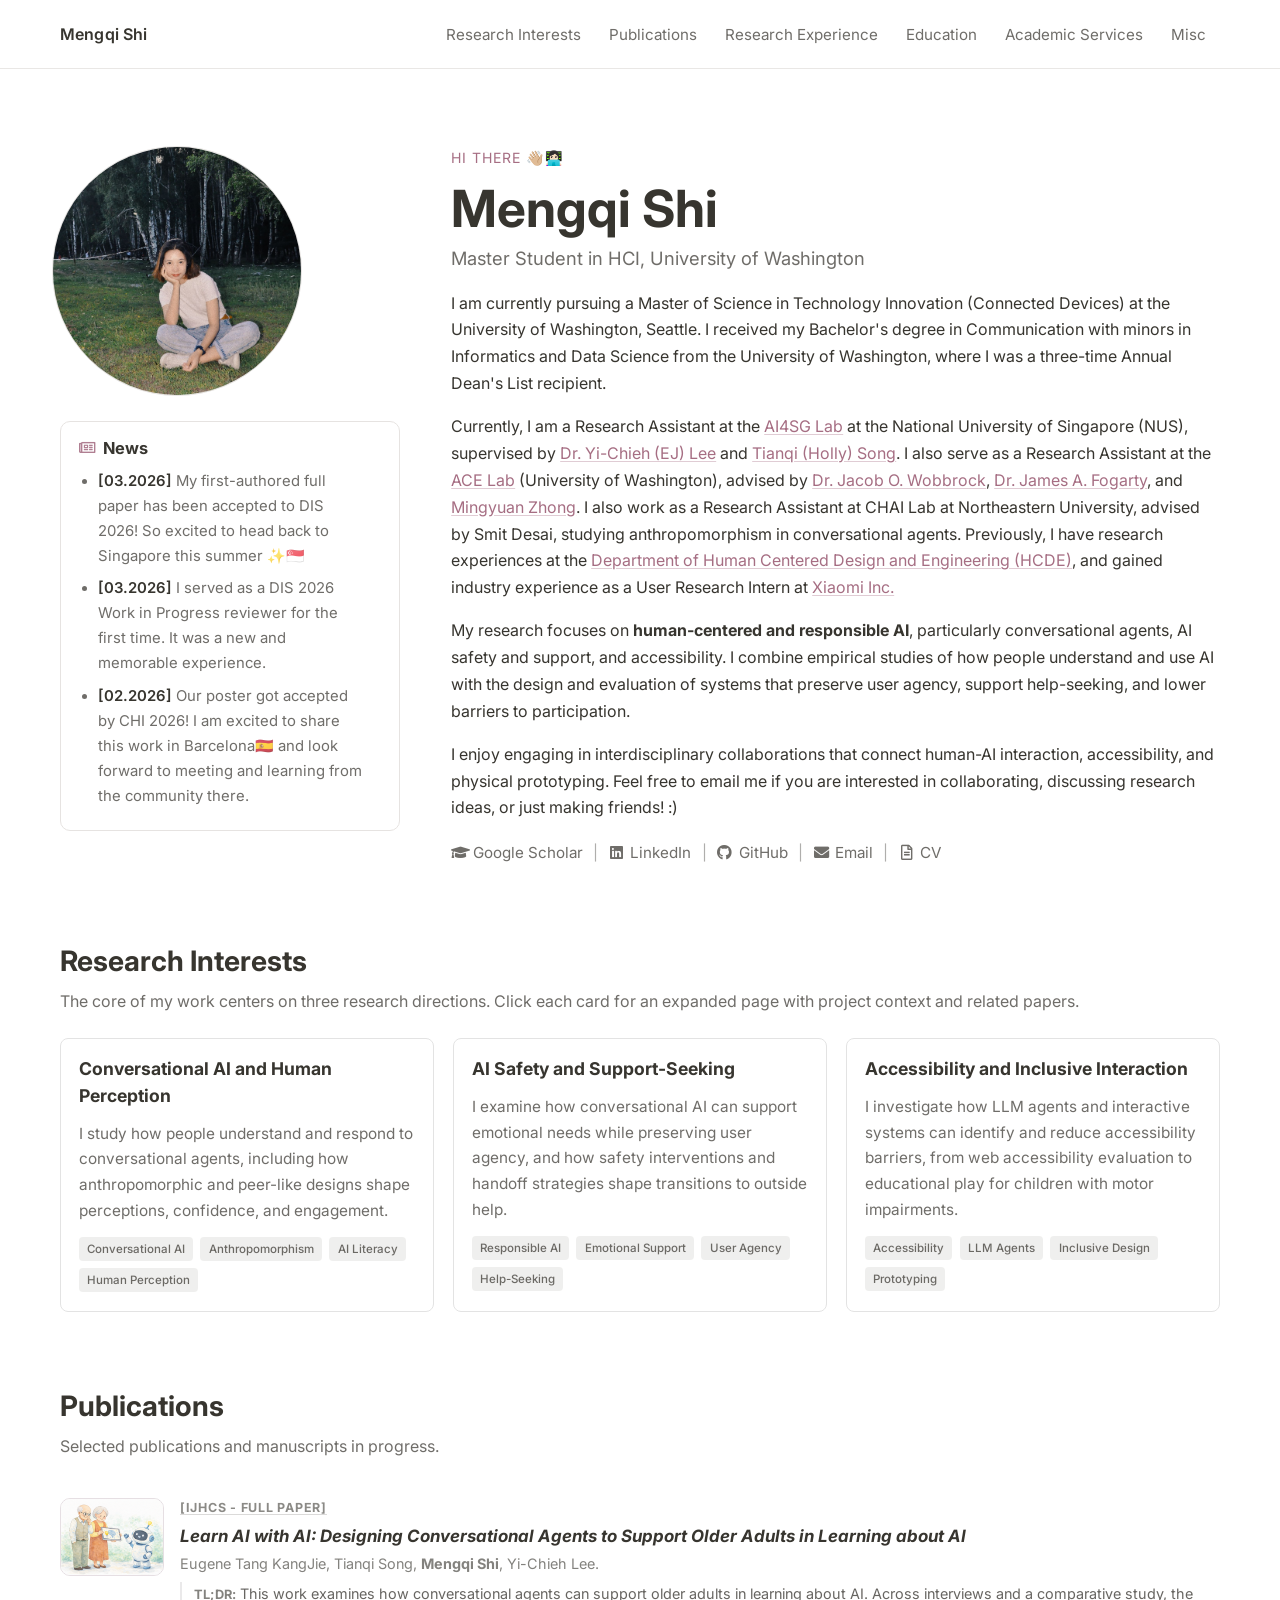
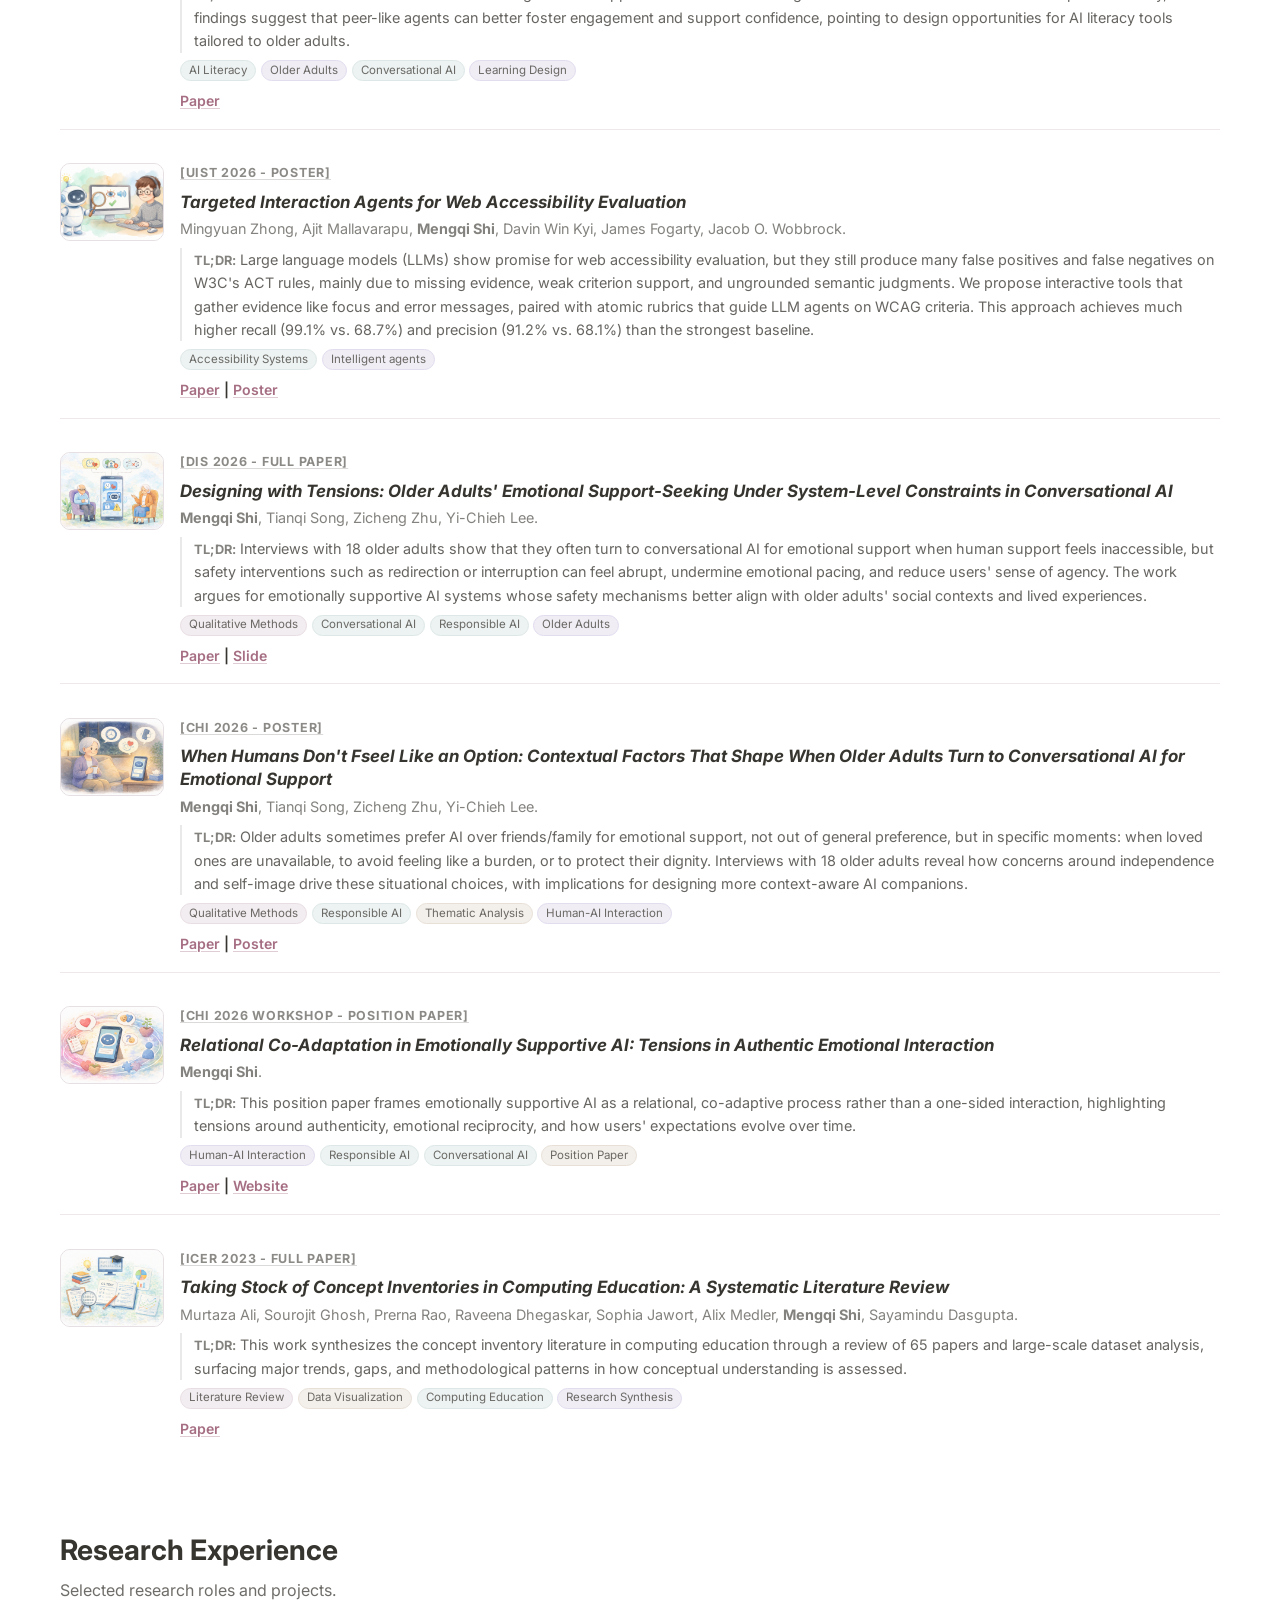
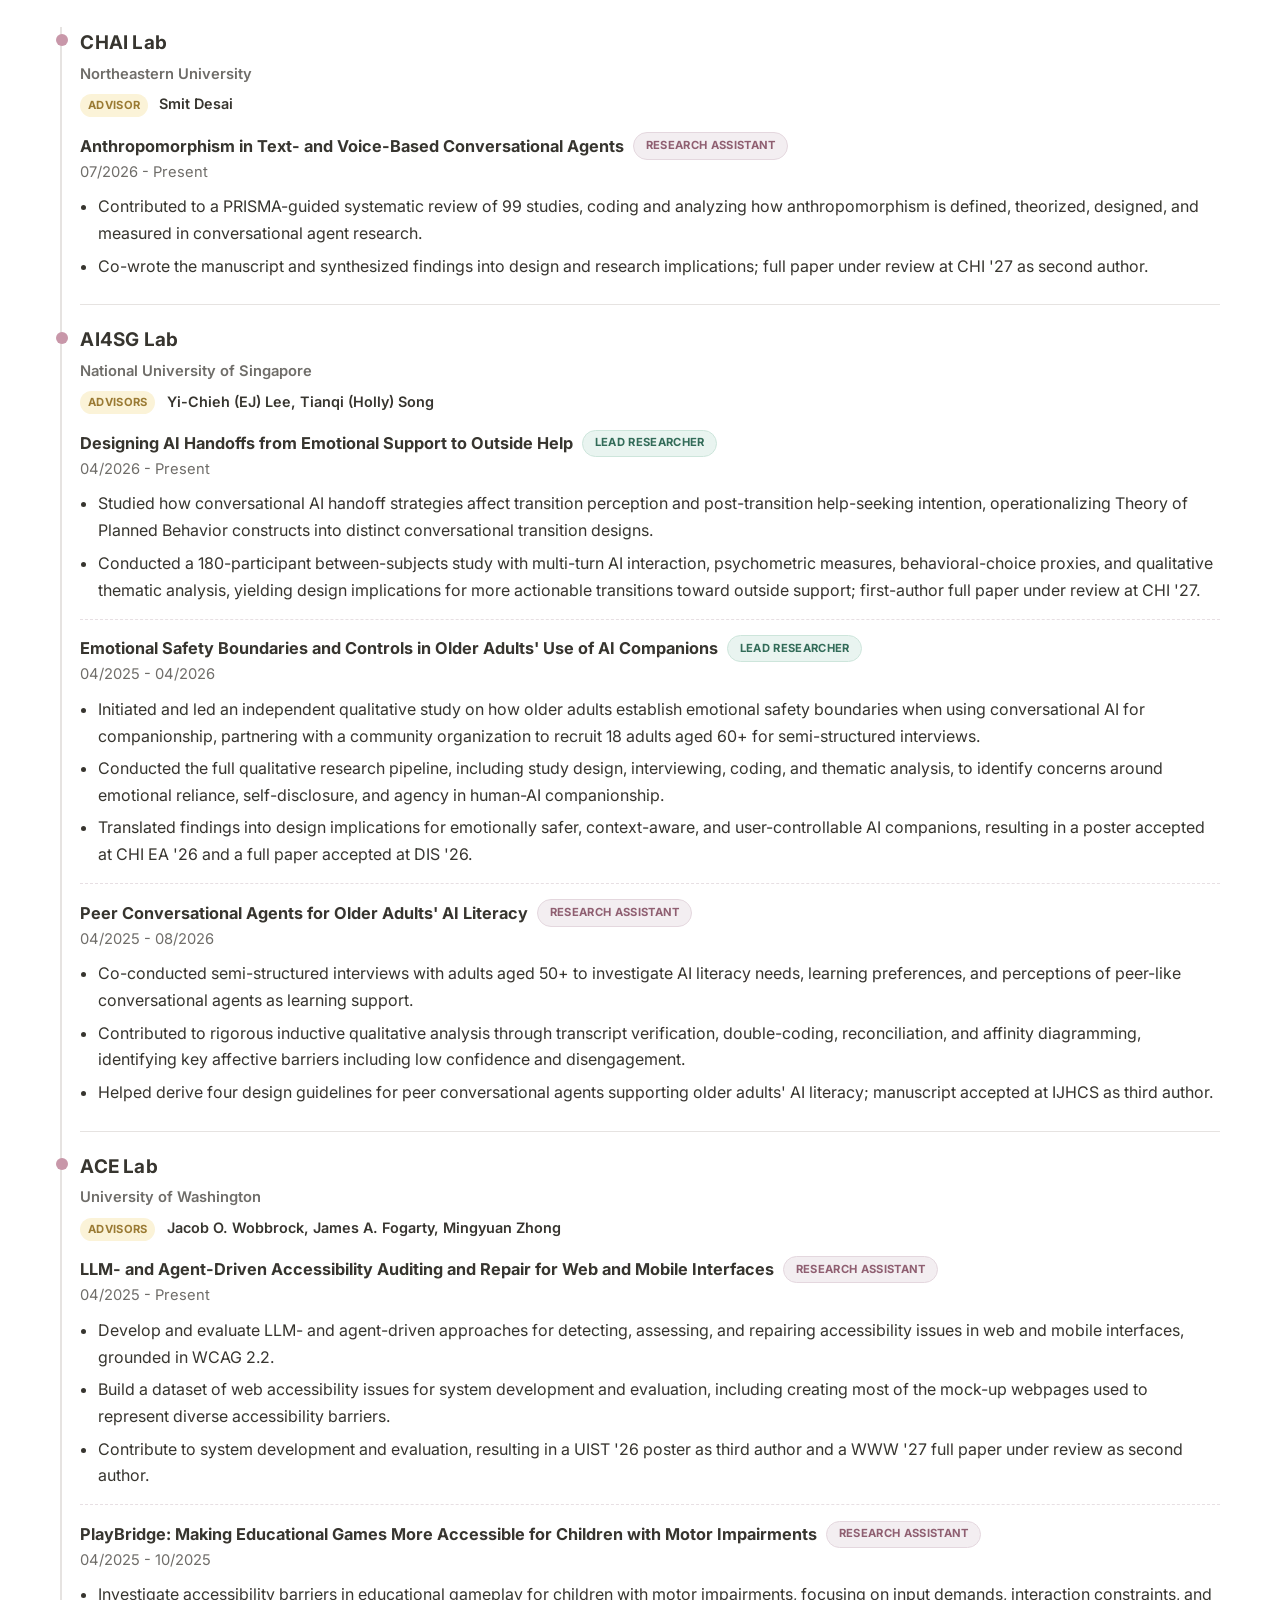
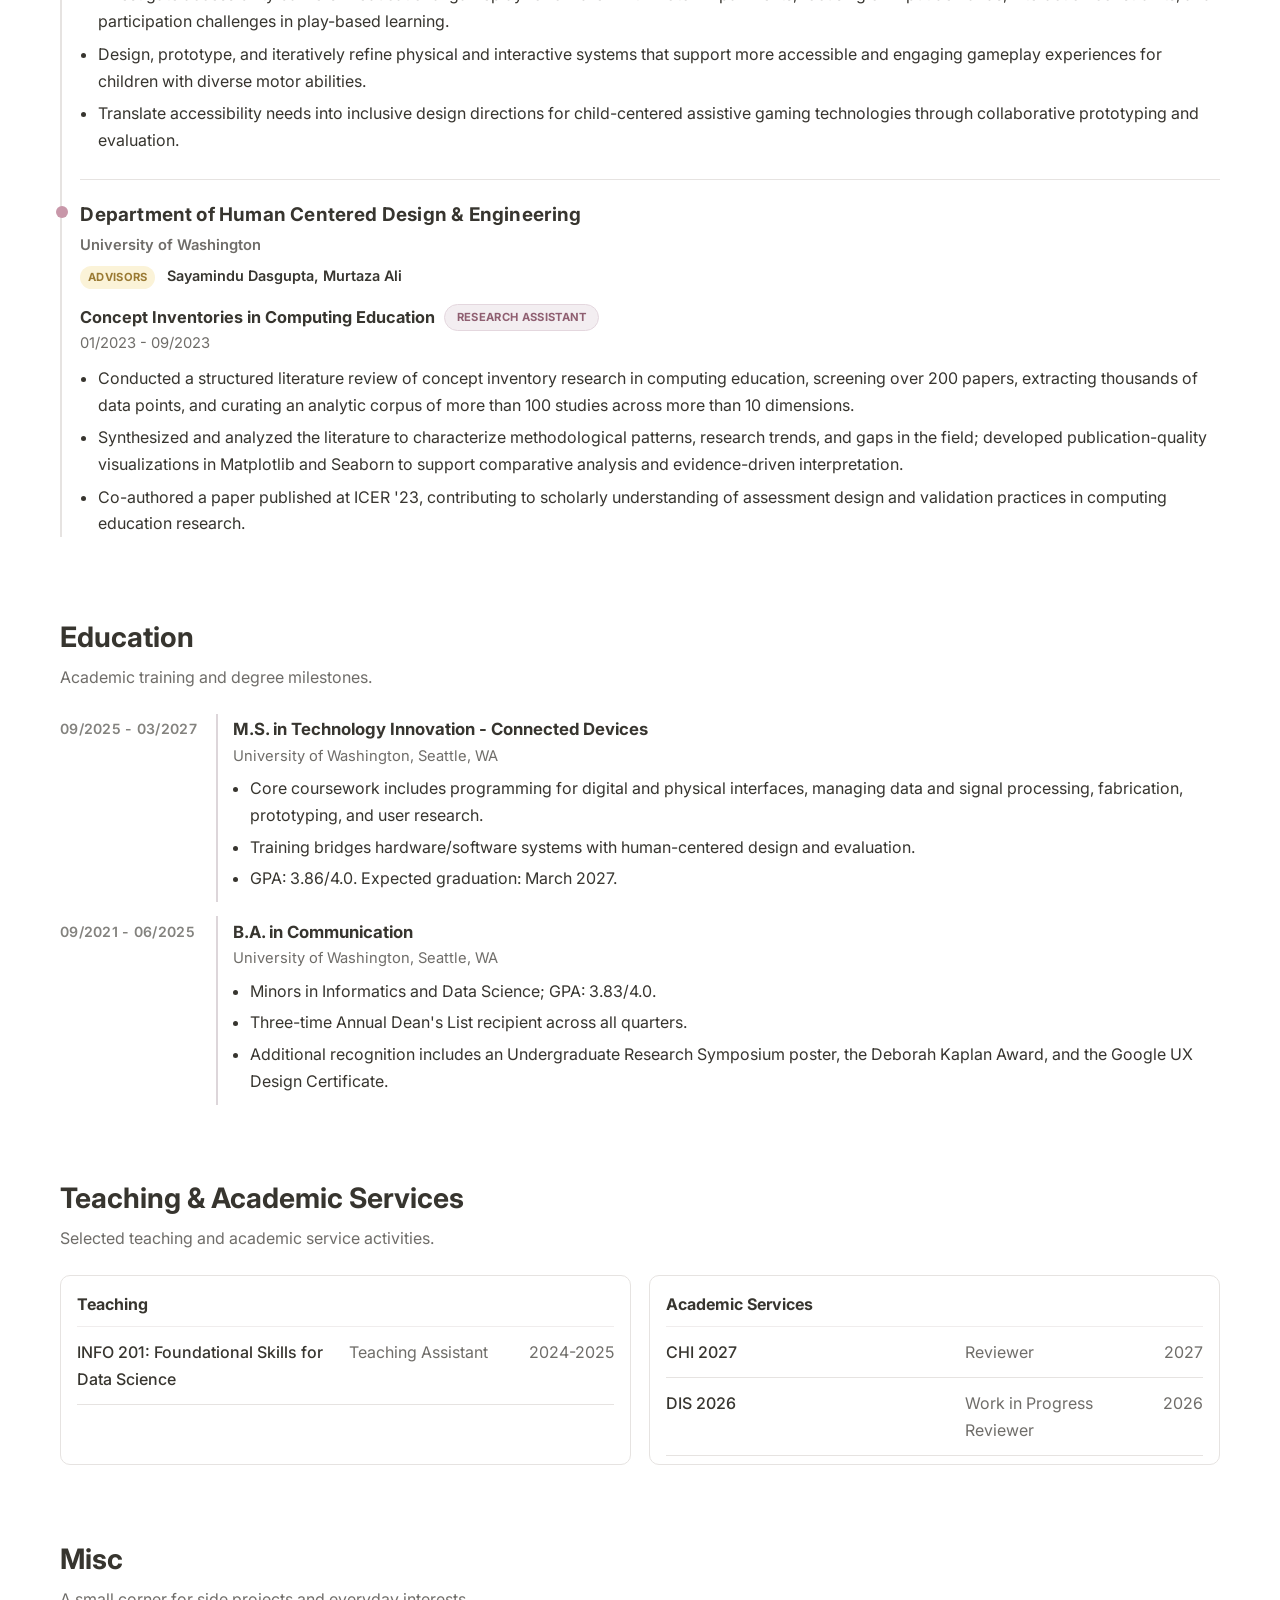
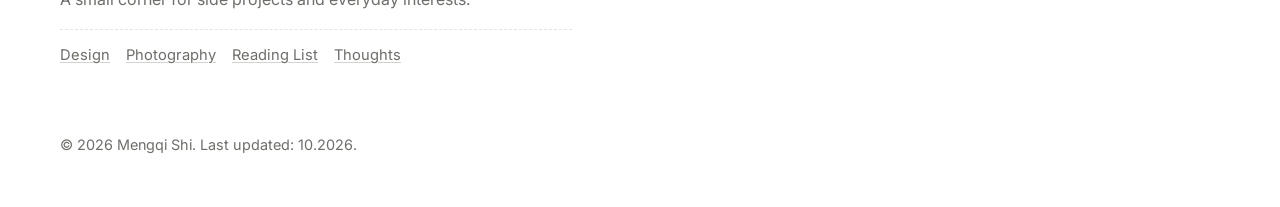
==== commit 99482904: "update time" ====
--- a/index.html
+++ b/index.html
@@ -382,7 +382,7 @@
 
             <div class="project-block">
               <h3>PlayBridge: Making Educational Games More Accessible for Children with Motor Impairments <span class="role-badge role-badge--assistant">Research Assistant</span></h3>
-              <p class="meta-line">04/2025 - Present</p>
+              <p class="meta-line">04/2025 - 10/2025</p>
               <ul>
                 <li>Investigate accessibility barriers in educational gameplay for children with motor impairments, focusing on input demands, interaction constraints, and participation challenges in play-based learning.</li>
                 <li>Design, prototype, and iteratively refine physical and interactive systems that support more accessible and engaging gameplay experiences for children with diverse motor abilities.</li>
